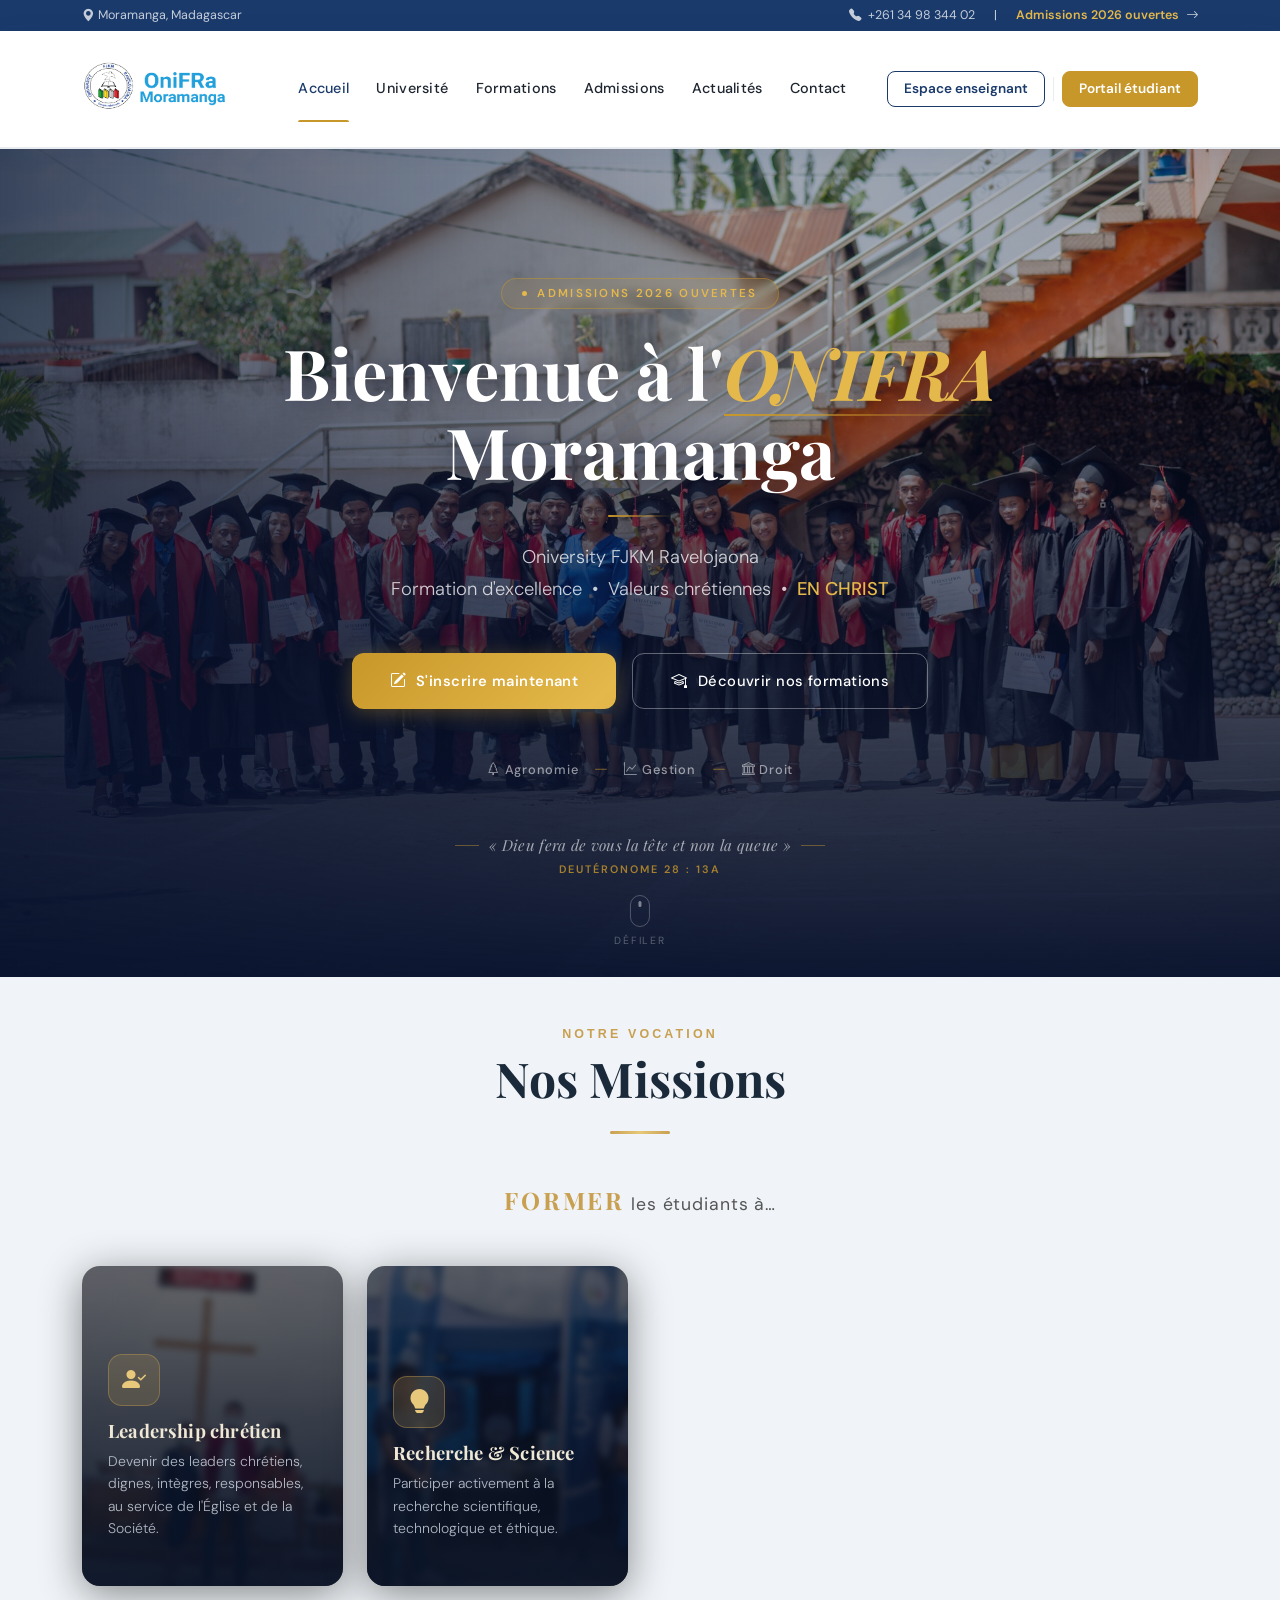
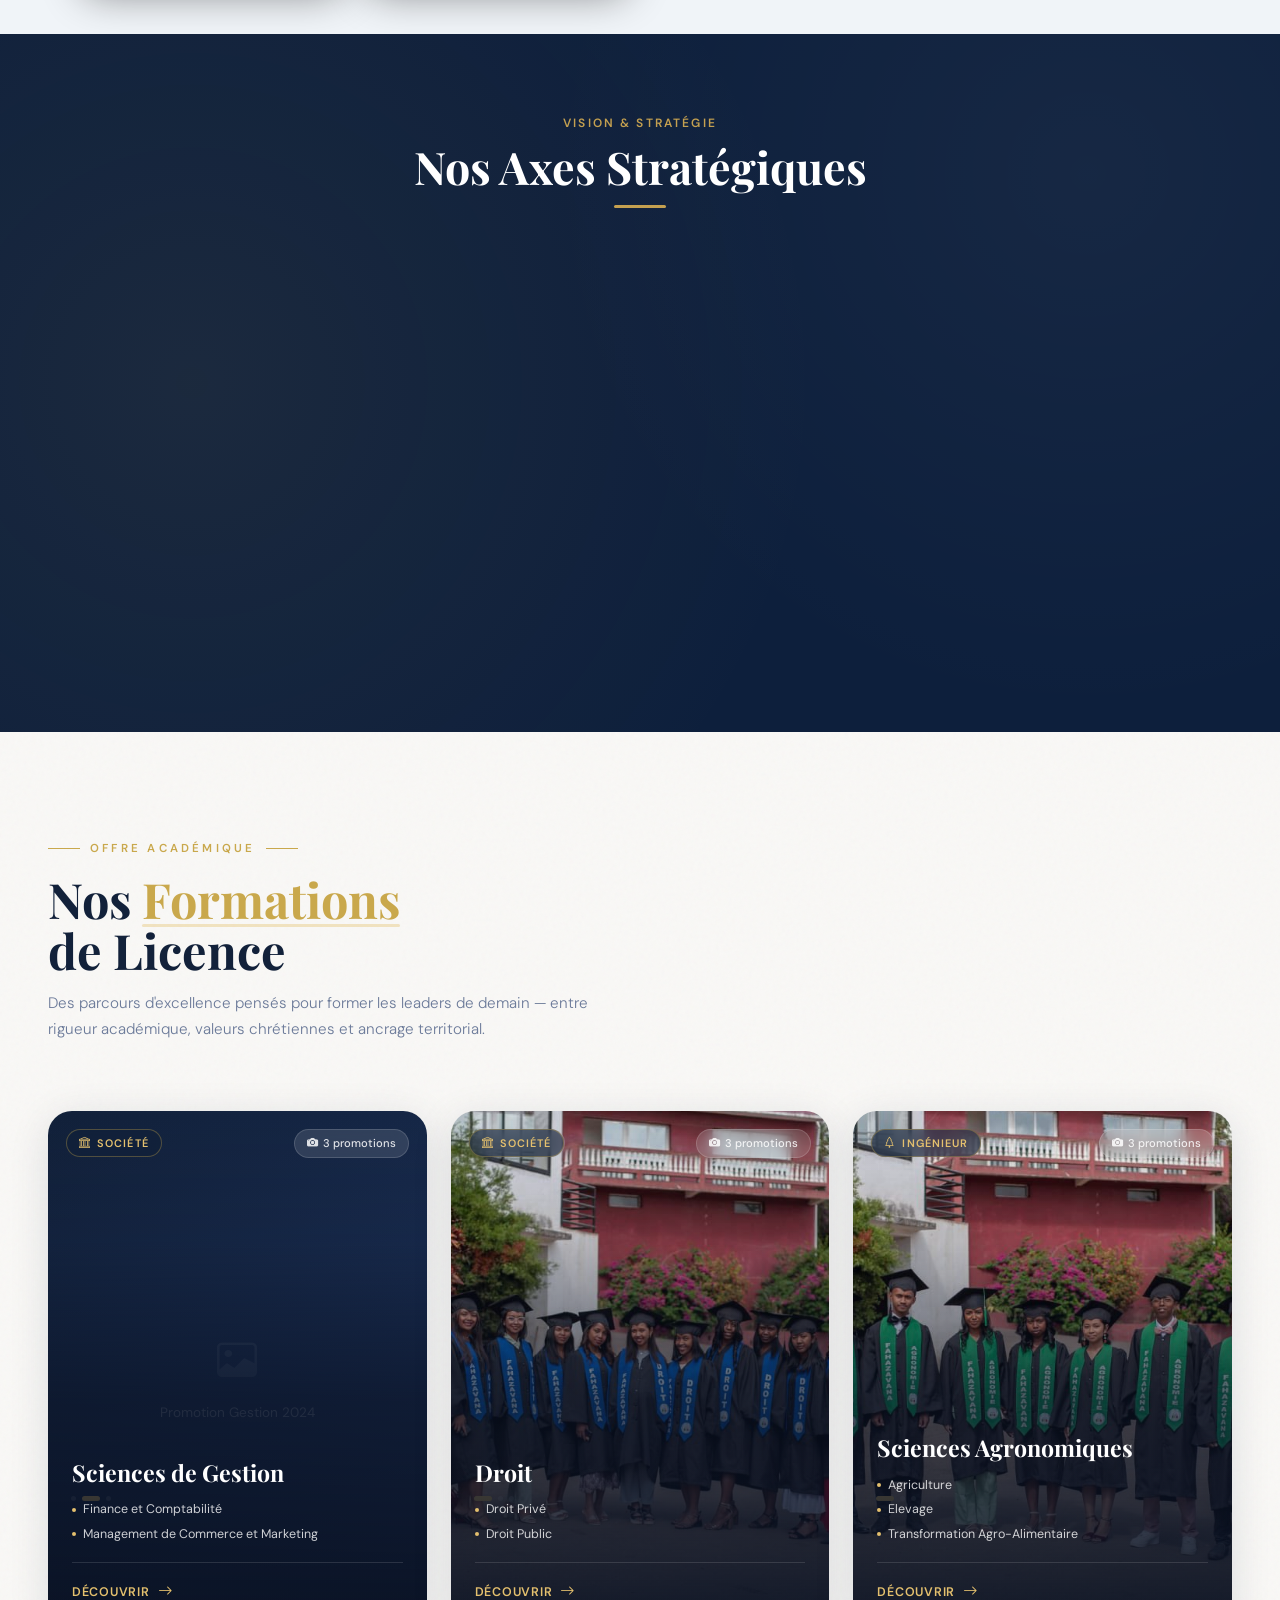
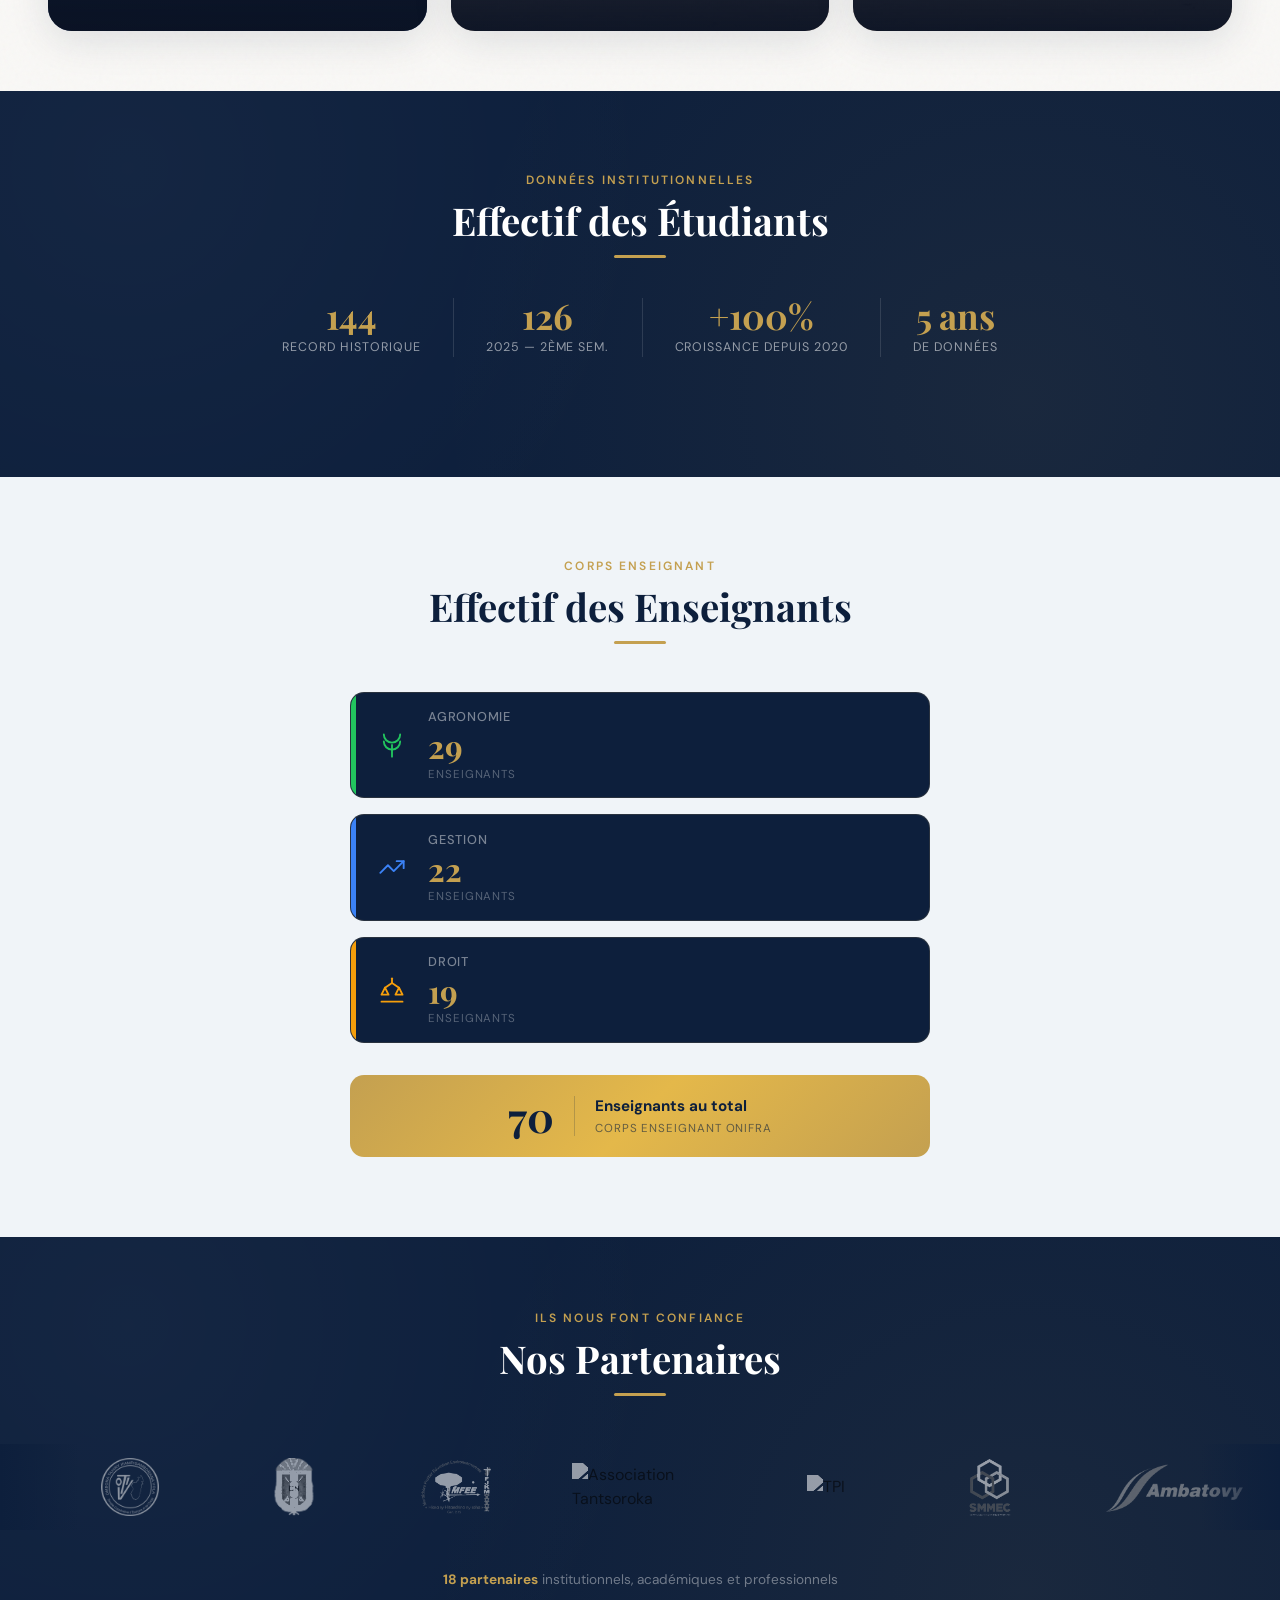
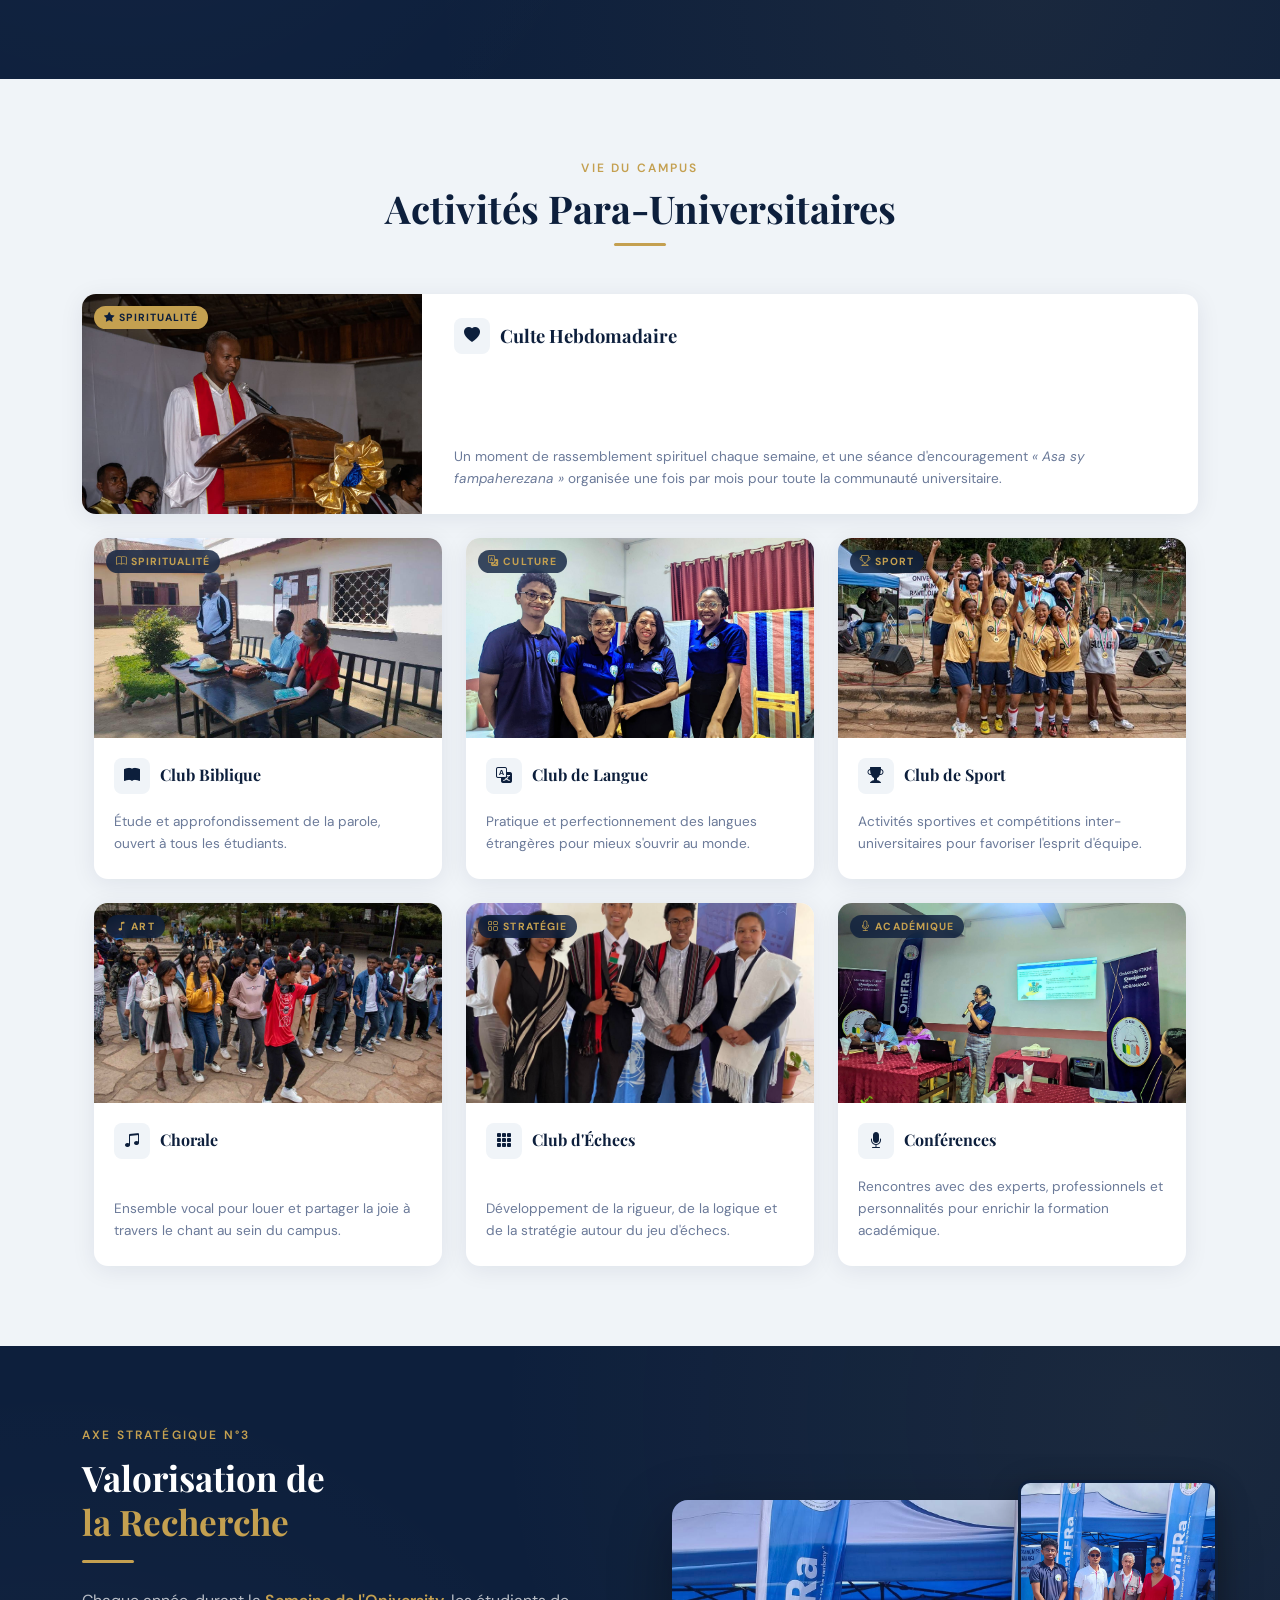
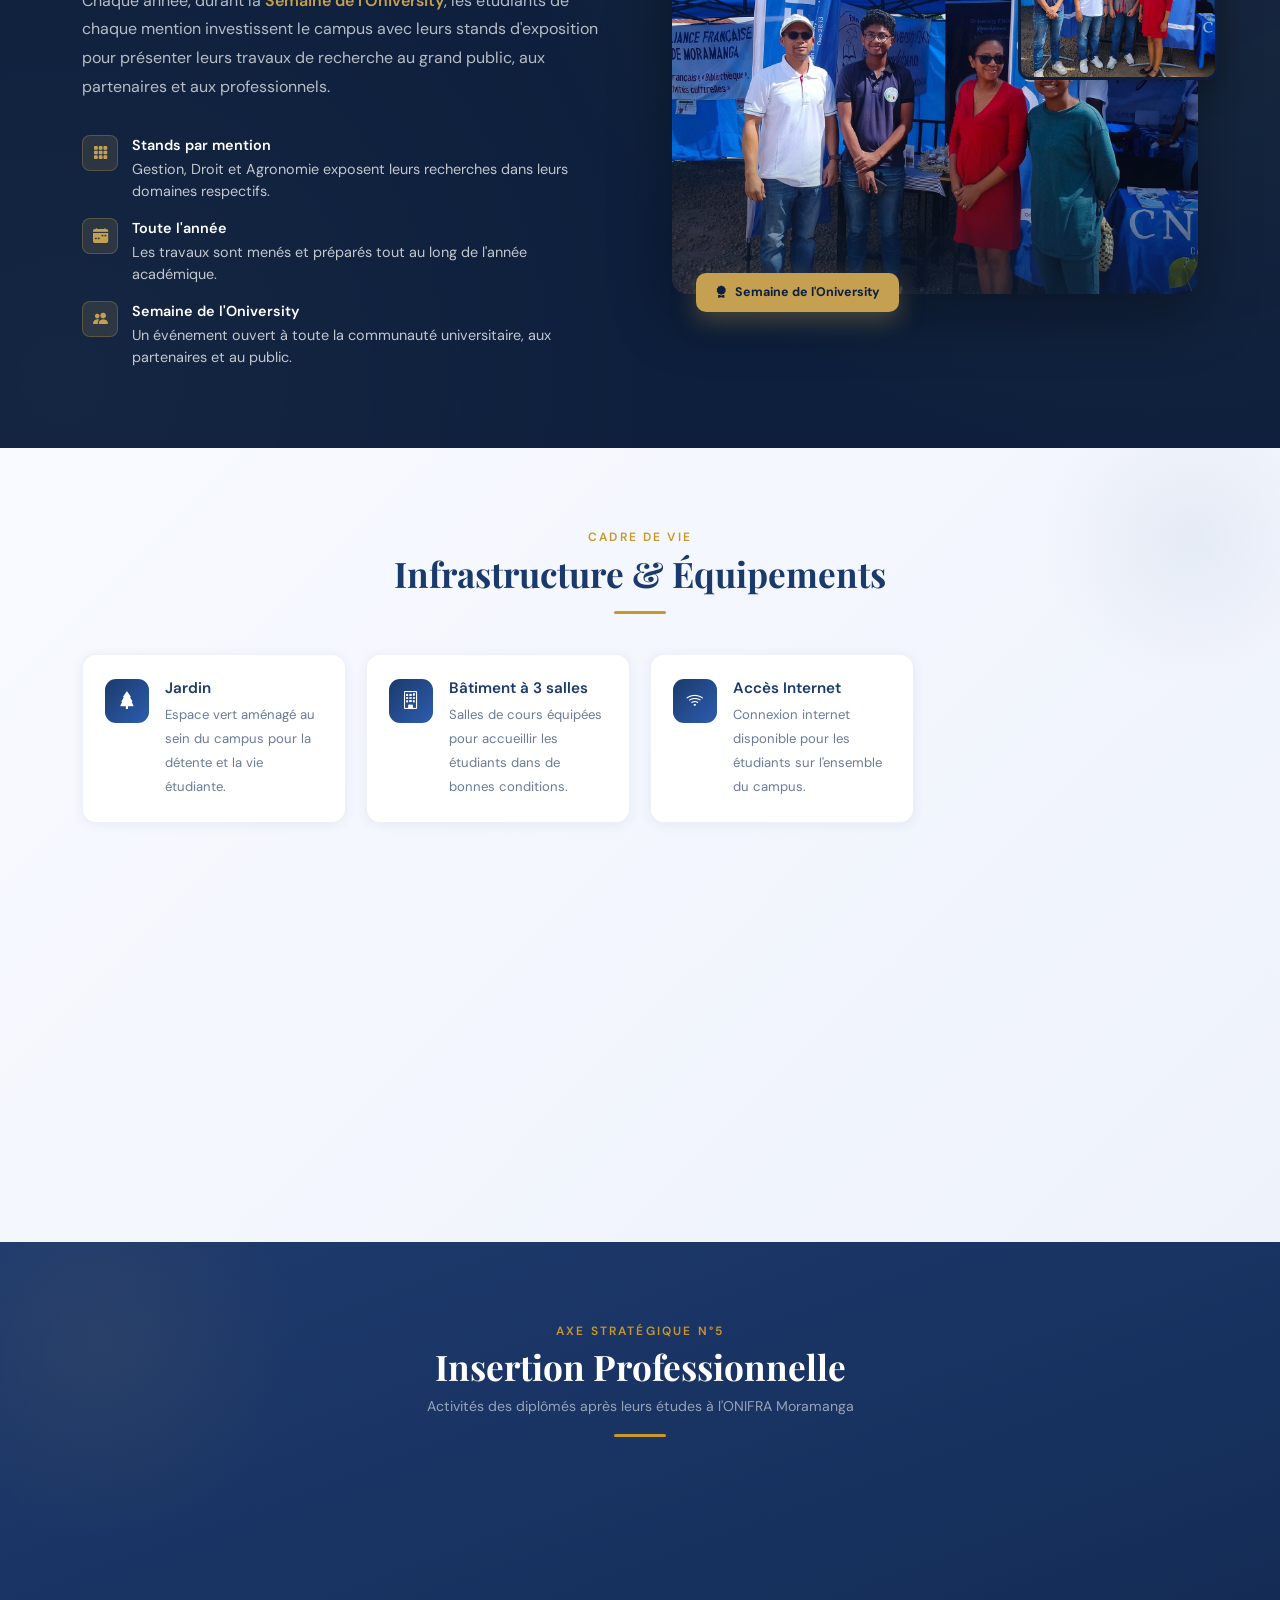
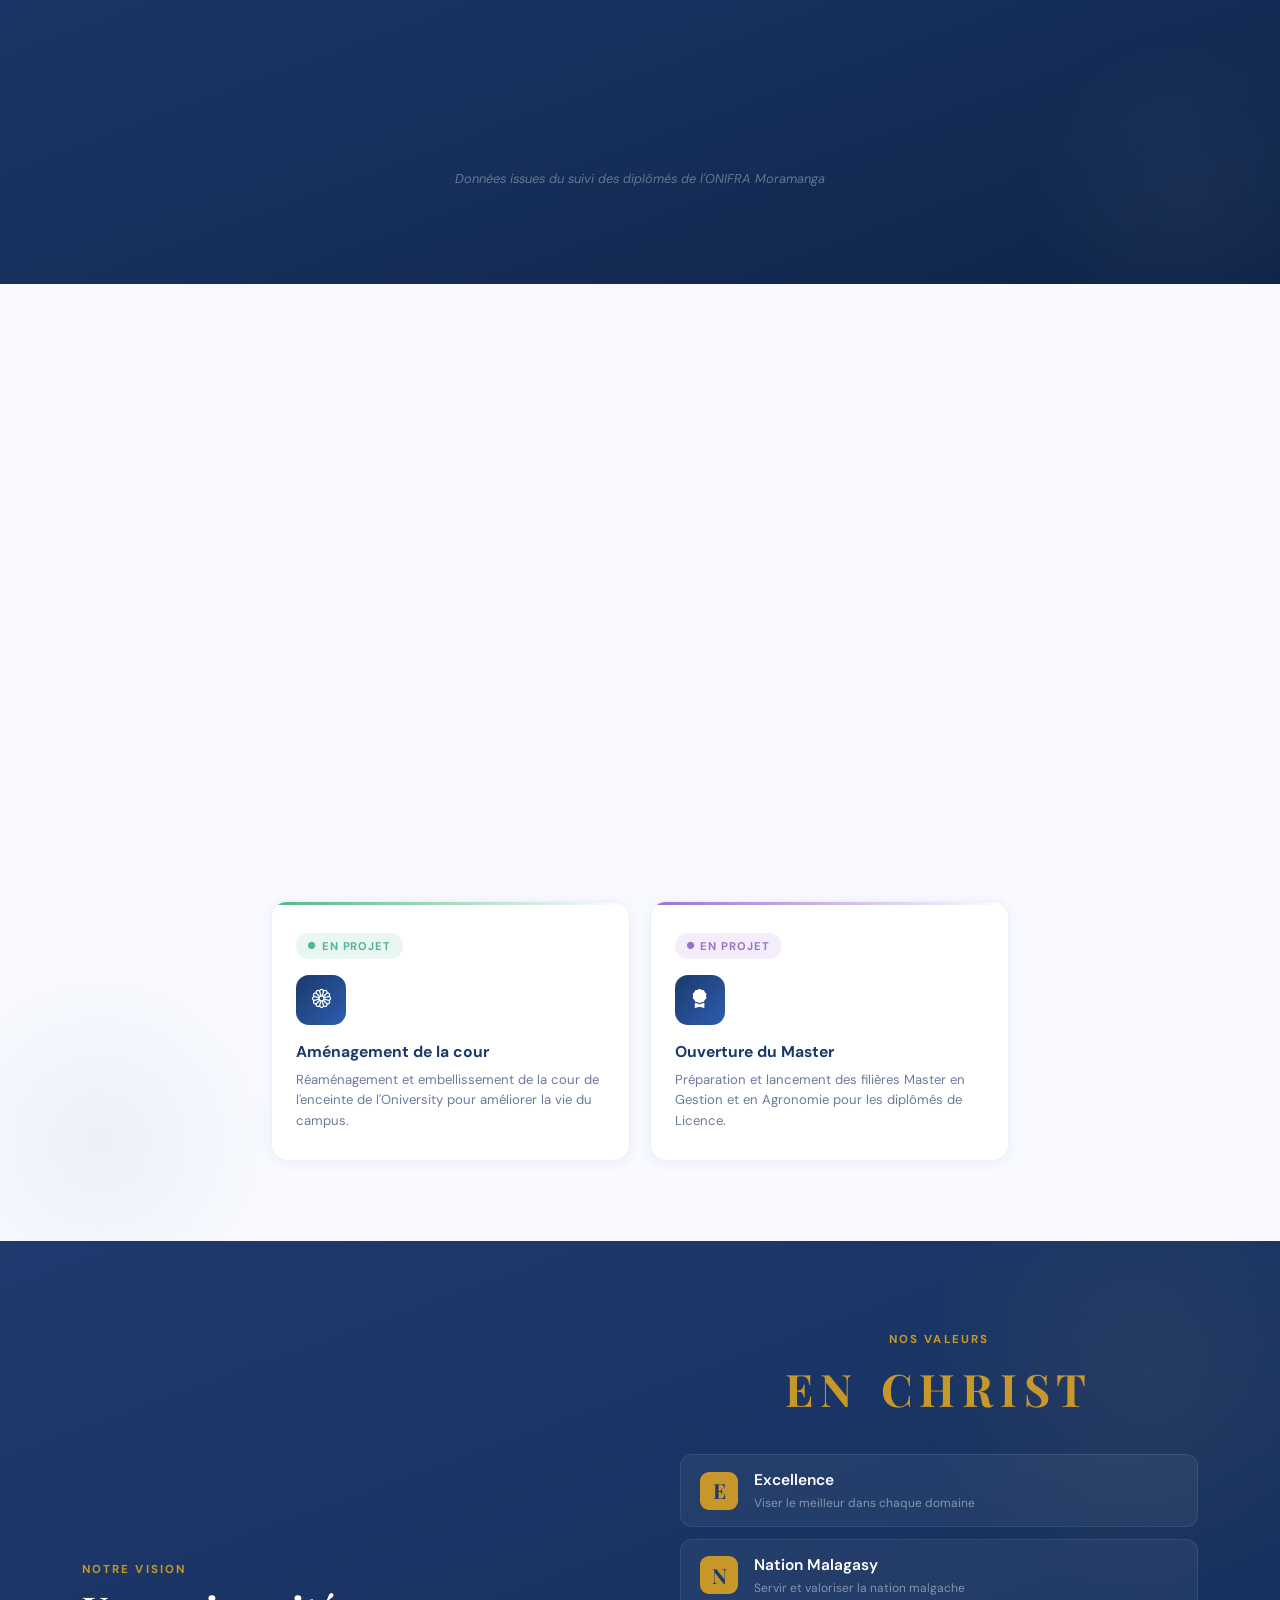
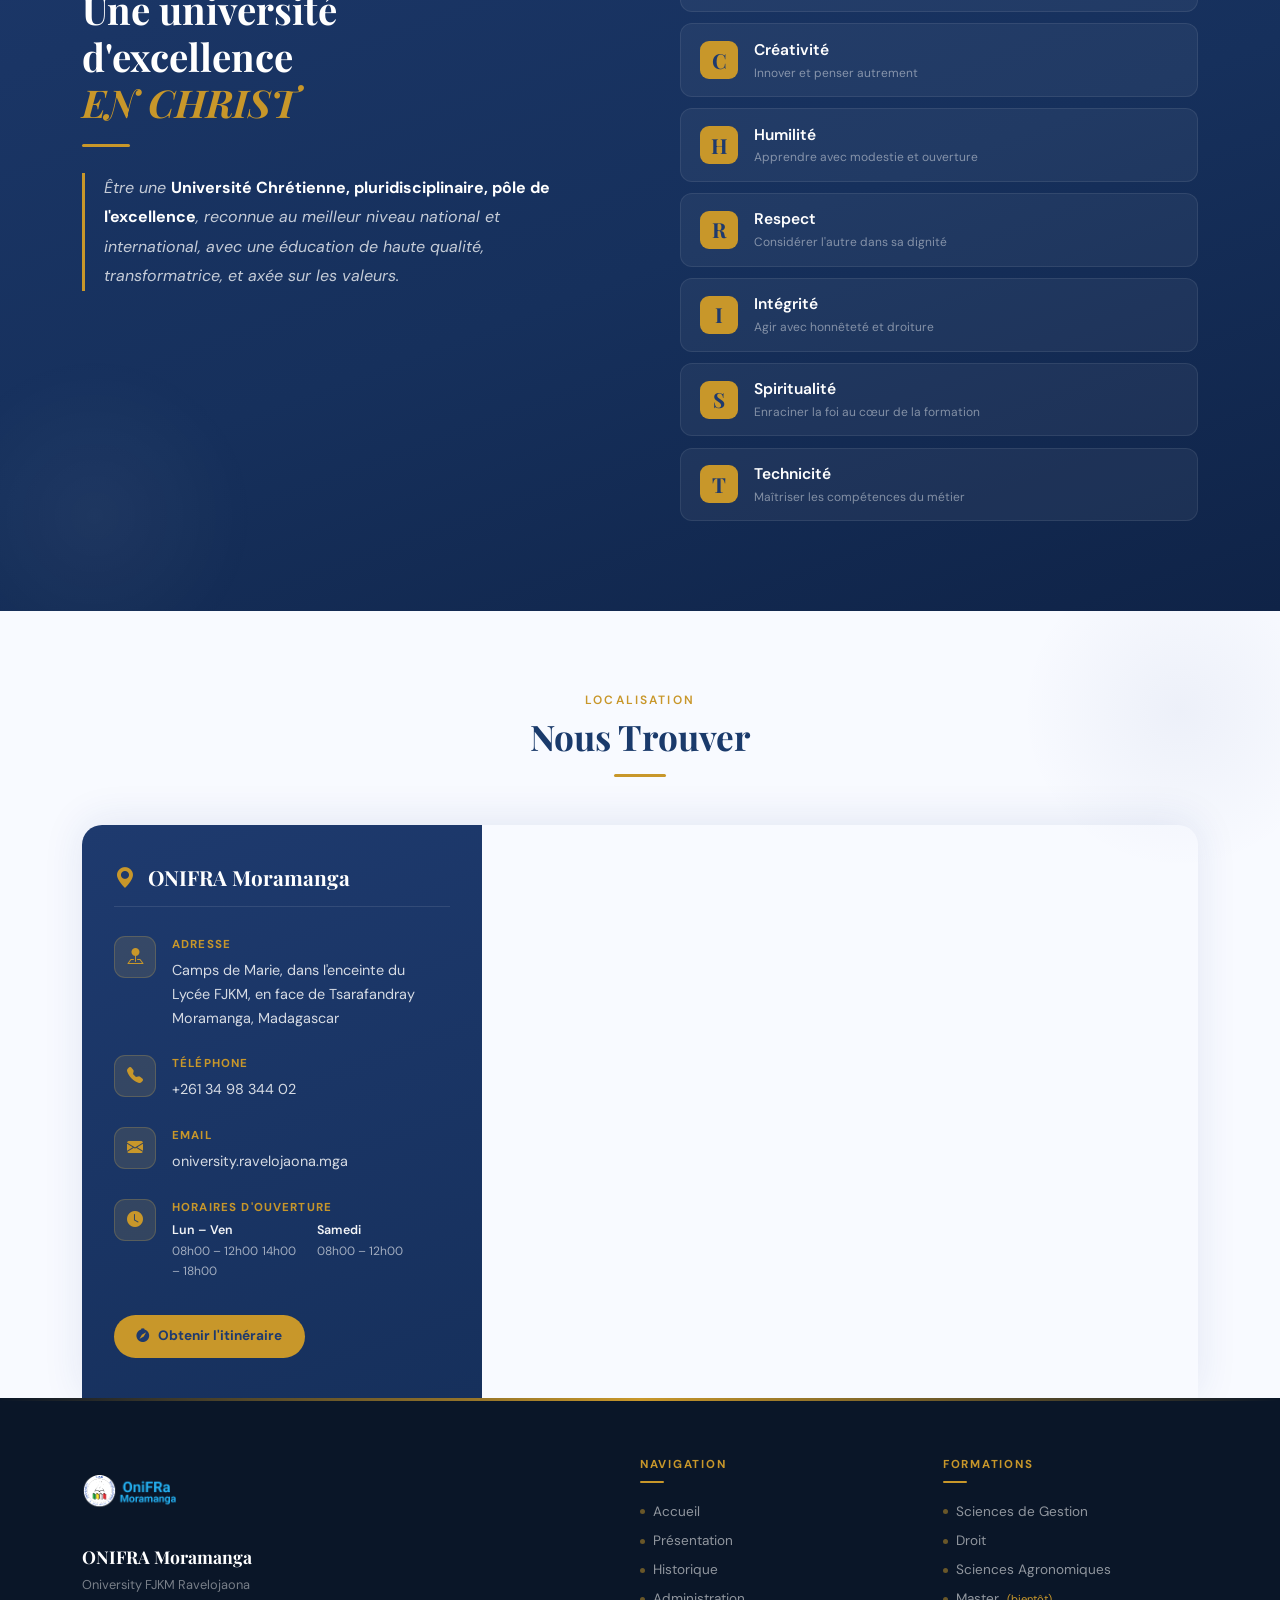
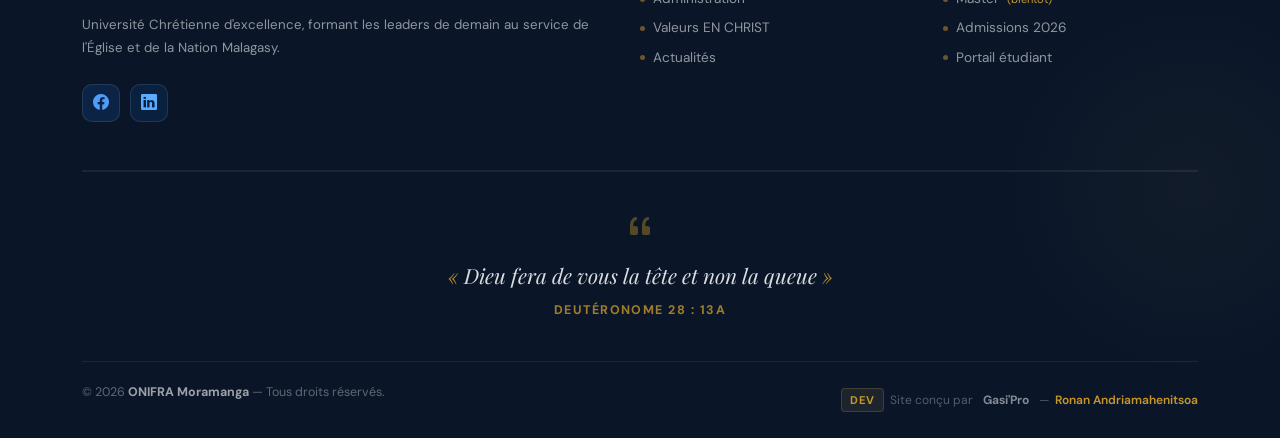
==== front-end/index.html @ 4e3cf519 "refactor: deplacement fichiers dans front-end/" ====
<!DOCTYPE html>
<html>
<head lang="fr">
	<meta charset="utf-8">
	<meta name="viewport" content="width=device-width, initial-scale=1">
	<title>ONIFRA - Moramanga</title>

	<link href="https://cdn.jsdelivr.net/npm/bootstrap@5.3.2/dist/css/bootstrap.min.css" rel="stylesheet">
	<link rel="stylesheet" href="https://cdn.jsdelivr.net/npm/bootstrap-icons@1.11.0/font/bootstrap-icons.css">
	<link rel="stylesheet" href="assets/css/style.css">
  <link rel="stylesheet" href="assets/css/style2.css">
  <link rel="stylesheet" href="assets/css/style3.css">  
  <link href="https://fonts.googleapis.com/css2?family=Playfair+Display:wght@600;700&family=DM+Sans:wght@400;500;600&display=swap" rel="stylesheet">
  <link rel="preload" as="image" href="assets/img/campus.jpg" fetchpriority="high">
  <style>
    /* PRELOAD */
    #preloader {
      position: fixed;
      top: 0; left: 0;
      width: 100vw;
      height: 100vh;
      background: rgba(255, 255, 255, 0.92);
      backdrop-filter: blur(8px);
      display: flex;
      align-items: center;
      justify-content: center;
      z-index: 9999;
      visibility: visible;
      opacity: 1;
      transition: opacity 1.2s ease, visibility 1.2s ease; 
      pointer-events: none;
    }

    #preloader.loaded {
      opacity: 0;
      visibility: hidden;
    }

    .logo-only {
      width: 250px;          
      height: auto;
      animation: float 2.5s ease-in-out infinite;
    }

    @keyframes float {
      0%, 100% { transform: translateY(0); }
      50% { transform: translateY(-18px); }
    }
  </style>
  <link rel="preload" as="image" href="assets/img/promotion/gestion-bz.jpg" fetchpriority="high">
  <link rel="preload" as="image" href="assets/img/promotion/droit-bz.jpg" fetchpriority="high">
  <link rel="preload" as="image" href="assets/img/promotion/agro-bz.jpg" fetchpriority="high">
</head>
<body style="background:#f0f4f8; min-height:100vh;  margin:0;">

  <!-- PRELOADER -->
  <div id="preloader">
    <img src="assets/img/logo/logo.webp" alt="Logo-oniFRa" class="logo-only">
  </div>

  <!-- TOPBAR -->
  <div class="topbar d-none d-lg-block">
    <div class="container d-flex justify-content-between align-items-center">
      <span><i class="bi bi-geo-alt-fill me-1"></i>Moramanga, Madagascar</span>
      <span>
        <i class="bi bi-telephone-fill me-1"></i>
        <a href="tel:+261349834402">+261 34 98 344 02</a>
        <span class="mx-3">|</span>
        <span class="accent">Admissions 2026 ouvertes</span>
        <i class="bi bi-arrow-right ms-1"></i>
      </span>
    </div>
  </div>

<!-- NAVBAR -->
<nav class="navbar navbar-expand-lg" id="mainNav">
  <div class="container">

    <!-- Logo -->
    <a class="navbar-brand d-flex align-items-center gap-2 fw-bold" href="#">
      <img src="assets/img/logo/logo.webp" alt="Logo ONIFRA" width="160" height="100" fetchpriority="high" loading="eager" decoding="async">

      <!-- Fallback -->
      <span style="display:none; align-items:center; gap:8px; font-family:'Playfair Display',serif; color:var(--primary); font-size:1.15rem; line-height:1.2;">
        <span style="background:var(--primary); color:#fff; border-radius:8px; padding:6px 10px; font-size:1rem; font-family:'Playfair Display',serif;">ON</span>
        ONIFRA<br><small style="font-family:'DM Sans',sans-serif; font-size:0.7rem; color:var(--muted); font-weight:400;">Moramanga</small>
      </span>
    </a>

    <!-- Toggler -->
    <button class="navbar-toggler" type="button"
    data-bs-toggle="collapse" data-bs-target="#mainNavbar"
    aria-controls="mainNavbar" aria-expanded="false" aria-label="Menu">
    <i class="bi bi-list fs-5" style="color:var(--primary);"></i>
  </button>

  <!-- Menu -->
  <div class="collapse navbar-collapse" id="mainNavbar">
    <ul class="navbar-nav mx-auto mb-2 mb-lg-0">

      <li class="nav-item">
        <a class="nav-link active" href="#">Accueil</a>
      </li>

      <!-- Université -->
      <li class="nav-item dropdown">
        <a class="nav-link dropdown-toggle" href="#" role="button" data-bs-toggle="dropdown" aria-expanded="false">
          Université
        </a>
        <ul class="dropdown-menu">
          <li><a class="dropdown-item" href="#"><i class="bi bi-info-circle"></i>Présentation</a></li>
          <li><a class="dropdown-item" href="#"><i class="bi bi-clock-history"></i>Historique</a></li>
          <li><a class="dropdown-item" href="#"><i class="bi bi-people"></i>Administration</a></li>
          <li><a class="dropdown-item" href="#"><i class="bi bi-star"></i>Valeurs EN CHRIST</a></li>
        </ul>
      </li>

      <!-- Formations -->
      <li class="nav-item dropdown">
        <a class="nav-link dropdown-toggle" href="#" role="button" data-bs-toggle="dropdown" aria-expanded="false">
          Formations
        </a>
        <ul class="dropdown-menu">
          <li><a class="dropdown-item" href="#"><i class="bi bi-mortarboard"></i>Licence</a></li>
          <li><a class="dropdown-item" href="#"><i class="bi bi-award"></i>Master</a></li>
          <li><a class="dropdown-item" href="#"><i class="bi bi-briefcase"></i>Formations professionnelles</a></li>
        </ul>
      </li>

      <li class="nav-item">
        <a class="nav-link" href="#">Admissions</a>
      </li>
      <li class="nav-item">
        <a class="nav-link" href="#">Actualités</a>
      </li>
      <li class="nav-item">
        <a class="nav-link" href="#">Contact</a>
      </li>
    </ul>

    <!-- Boutons -->
    <div class="d-flex align-items-center gap-2">
      <a href="#" class="btn-nav-outline">Espace enseignant</a>
      <div class="nav-divider d-none d-lg-block"></div>
      <a href="login.html" class="btn-nav-primary">Portail étudiant</a>
    </div>
  </div>

</div>
</nav>


<!-- HERO -->
<header class="hero">
  <img
  class="hero-bg"
  src="assets/img/campus.jpg"
  alt="Campus ONIFRA Moramanga"
  width="1920" height="1080"
  fetchpriority="high"
  loading="eager"
  decoding="async"
  >

  <div class="hero-inner">
    <div class="container text-center">

      <!-- Badge -->
      <div class="mb-4">
        <span class="hero-badge">
          <span class="dot"></span>
          Admissions 2026 ouvertes
        </span>
      </div>

      <!-- Titre -->
      <h1 class="hero-title mb-4">
        Bienvenue à l'<span class="gold">ONIFRA</span><br>Moramanga
      </h1>

      <div class="hero-divider mb-4"></div>

      <!-- Sous-titre -->
      <p class="hero-sub mb-5">
        Oniversity FJKM Ravelojaona<br>
        Formation d'excellence &nbsp;•&nbsp; Valeurs chrétiennes &nbsp;•&nbsp; <em>EN CHRIST</em>
      </p>

      <!-- Boutons -->
      <div class="hero-btns d-flex justify-content-center gap-3 flex-wrap mb-5">
        <a href="#" class="btn-hero-gold">
          <i class="bi bi-pencil-square"></i>
          S'inscrire maintenant
        </a>
        <a href="#" class="btn-hero-ghost">
          <i class="bi bi-mortarboard"></i>
          Découvrir nos formations
        </a>
      </div>

      <!-- Tags -->
      <div class="hero-tags d-flex justify-content-center align-items-center gap-3 flex-wrap mb-5">
        <span class="hero-tag"><i class="bi bi-tree me-1"></i>Agronomie</span>
        <span class="hero-tag-sep">—</span>
        <span class="hero-tag"><i class="bi bi-graph-up me-1"></i>Gestion</span>
        <span class="hero-tag-sep">—</span>
        <span class="hero-tag"><i class="bi bi-bank me-1"></i>Droit</span>
      </div>

      <!-- Verset -->
      <div class="hero-verset">
        <div class="hero-verset-line">
          <span class="hero-verset-text">
            « Dieu fera de vous la tête et non la queue »
          </span>
        </div>
        <span class="hero-verset-ref">Deutéronome 28 : 13a</span>
      </div>

    </div>
  </div>

  <!-- Scroll hint -->
  <div class="scroll-hint">
    <div class="scroll-mouse"></div>
    <span>Défiler</span>
  </div>
</header>

<!-- MISSIONS -->
<section class="missions-section py-5">
  <div class="container">
    <div class="text-center mb-5 missions-header-anim">
      <span class="missions-label">Notre vocation</span>
      <h2 class="missions-title mt-2">Nos Missions</h2>
      <div class="missions-divider mx-auto mt-3"></div>
    </div>

    <div class="missions-lead missions-lead-anim text-center mb-5">
      <span class="missions-verb">FORMER</span> les étudiants à…
    </div>

    <div class="row g-4 justify-content-center">

      <!-- Card 1 -->
      <div class="col-md-6 col-lg-3 mission-card-wrap">
        <div class="mission-card h-100">
          <div class="mission-card-bg bg-leadership"></div>
          <div class="mission-card-veil"></div>
          <div class="mission-card-content">
            <div class="mission-icon-wrap">
              <i class="bi bi-person-check-fill"></i>
            </div>
            <h6 class="mission-card-title">Leadership chrétien</h6>
            <p class="mission-card-text">Devenir des leaders chrétiens, dignes, intègres, responsables, au service de l'Église et de la Société.</p>
          </div>
        </div>
      </div>

      <!-- Card 2 -->
      <div class="col-md-6 col-lg-3 mission-card-wrap">
        <div class="mission-card h-100">
          <div class="mission-card-bg bg-research"></div>
          <div class="mission-card-veil"></div>
          <div class="mission-card-content">
            <div class="mission-icon-wrap">
              <i class="bi bi-lightbulb-fill"></i>
            </div>
            <h6 class="mission-card-title">Recherche & Science</h6>
            <p class="mission-card-text">Participer activement à la recherche scientifique, technologique et éthique.</p>
          </div>
        </div>
      </div>

      <!-- Card 3 -->
      <div class="col-md-6 col-lg-3 mission-card-wrap">
        <div class="mission-card h-100">
          <div class="mission-card-bg bg-diffusion"></div>
          <div class="mission-card-veil"></div>
          <div class="mission-card-content">
            <div class="mission-icon-wrap">
              <i class="bi bi-broadcast-pin"></i>
            </div>
            <h6 class="mission-card-title">Diffusion des savoirs</h6>
            <p class="mission-card-text">Diffuser et valoriser les résultats de la recherche au service de l'Église et de la société.</p>
          </div>
        </div>
      </div>

      <!-- Card 4 -->
      <div class="col-md-6 col-lg-3 mission-card-wrap">
        <div class="mission-card h-100">
          <div class="mission-card-bg bg-innovation"></div>
          <div class="mission-card-veil"></div>
          <div class="mission-card-content">
            <div class="mission-icon-wrap">
              <i class="bi bi-globe-americas"></i>
            </div>
            <h6 class="mission-card-title">Innovation durable</h6>
            <p class="mission-card-text">Développer des innovations pour répondre aux défis sociétaux et au développement durable de Madagascar.</p>
          </div>
        </div>
      </div>

    </div>
  </div>
</section>


<section class="axes-section">
  <div class="container position-relative">

    <div class="axes-header-anim" style="text-align:center; width:100%; margin-bottom:1rem;">
      <span class="axes-label" style="display:block; text-align:center; width:100%;">Vision &amp; Stratégie</span>
      <h2 class="axes-title" style="text-align:center; width:100%;">Nos Axes Stratégiques</h2>
      <div class="axes-divider" style="margin:0.75rem auto 0;"></div>
    </div>

    <div class="axes-grid">

      <div class="axe-card">
        <span class="axe-num">1</span>
        <div>
          <i class="bi bi-heart-fill axe-icon"></i>
          <p class="axe-name">Spiritualité</p>
        </div>
      </div>

      <div class="axe-card">
        <span class="axe-num">2</span>
        <div>
          <i class="bi bi-mortarboard-fill axe-icon"></i>
          <p class="axe-name">Qualité et Efficacité de l'enseignement</p>
        </div>
      </div>

      <div class="axe-card">
        <span class="axe-num">3</span>
        <div>
          <i class="bi bi-lightbulb-fill axe-icon"></i>
          <p class="axe-name">Valorisation de la recherche</p>
        </div>
      </div>

      <div class="axe-card">
        <span class="axe-num">4</span>
        <div>
          <i class="bi bi-people-fill axe-icon"></i>
          <p class="axe-name">Vie de l'étudiant</p>
        </div>
      </div>

      <div class="axe-card">
        <span class="axe-num">5</span>
        <div>
          <i class="bi bi-briefcase-fill axe-icon"></i>
          <p class="axe-name">Insertion professionnelle</p>
        </div>
      </div>

      <div class="axe-card">
        <span class="axe-num">6</span>
        <div>
          <i class="bi bi-diagram-3-fill axe-icon"></i>
          <p class="axe-name">Partenariat</p>
        </div>
      </div>

      <!-- Axe 7 -->
      <div class="axe-card">
        <span class="axe-num">7</span>
        <div>
          <i class="bi bi-building-fill axe-icon"></i>
          <p class="axe-name">Viabilité institutionnelle</p>
        </div>
      </div>

    </div>
  </div>
</section>

<section class="licence-section">
  <div class="container-fluid px-4 px-lg-5">

    <!-- ── HEADER ── -->
    <div class="lic-section-header licence-header-anim">
      <div class="lic-header-left">
        <div class="lic-eyebrow">
          <span class="lic-eyebrow-line"></span>
          Offre académique
          <span class="lic-eyebrow-line"></span>
        </div>
        <h2 class="lic-section-title">
          Nos <span>Formations</span><br>de Licence
        </h2>
        <p class="lic-section-desc">
          Des parcours d'excellence pensés pour former les leaders de demain —
          entre rigueur académique, valeurs chrétiennes et ancrage territorial.
        </p>
      </div>
    </div>

    <!-- ── GRILLE 3 MENTIONS ── -->
    <div class="mentions-row">

      <!-- GESTION -->
      <div class="mention-hero">
        <div class="lic-hero-carousel carousel slide" id="c-gestion" data-bs-ride="carousel" data-bs-interval="4000">
          <div class="carousel-indicators">
            <button type="button" data-bs-target="#c-gestion" data-bs-slide-to="0" class="active"></button>
            <button type="button" data-bs-target="#c-gestion" data-bs-slide-to="1"></button>
            <button type="button" data-bs-target="#c-gestion" data-bs-slide-to="2"></button>
          </div>
          <div class="carousel-inner">
            <div class="carousel-item active">
              <div class="lic-hero-placeholder">
                <picture>
                  <source srcset="assets/img/promotion/gestion-bz.jpg" type="image/webp">
                    <img loading="eager" fetchpriority="high" src="assets/img/promotion/gestion-bz.jpg" alt="Gestion 2023">
                  </picture>
                  <i class="bi bi-image"></i><span>Promotion Gestion 2023</span>
                </div>
              </div>
              <div class="carousel-item">
                <div class="lic-hero-placeholder">
                  <picture>
                    <source srcset="assets/img/promotion/gestion-bz2.jpg" type="image/webp">
                      <img loading="lazy" decoding="async" src="assets/img/promotion/gestion-bz2.jpg" alt="Gestion 2024">
                    </picture>
                    <i class="bi bi-image"></i><span>Promotion Gestion 2024</span>
                  </div>
                </div>
                <div class="carousel-item">
                  <div class="lic-hero-placeholder">
                    <picture>
                      <source srcset="assets/img/promotion/gestion-bz.jpg" type="image/webp">
                        <img loading="lazy" decoding="async" src="assets/img/promotion/gestion-bz.jpg" alt="Gestion 2025">
                      </picture>
                      <i class="bi bi-image"></i><span>Promotion Gestion 2025</span>
                    </div>
                  </div>
                </div>
              </div>
              <div class="lic-hero-veil"></div>
              <div class="lic-hero-domaine-badge"><i class="bi bi-bank"></i> Société</div>
              <div class="lic-hero-promo-count"><i class="bi bi-camera-fill"></i> 3 promotions</div>
              <div class="lic-hero-content">
                <h3 class="lic-hero-mention-name">Sciences de Gestion</h3>
                <div class="parcours-pills">
                  <span class="parcours-pill">Finance et Comptabilité</span>
                  <span class="parcours-pill">Management de Commerce et Marketing</span>
                </div>
                <div class="lic-hero-divider"></div>
                <button class="lic-hero-cta">Découvrir <i class="bi bi-arrow-right"></i></button>
              </div>
            </div>

            <!-- DROIT -->
            <div class="mention-hero">
              <div class="lic-hero-carousel carousel slide" id="c-droit" data-bs-ride="carousel" data-bs-interval="4500">
                <div class="carousel-indicators">
                  <button type="button" data-bs-target="#c-droit" data-bs-slide-to="0" class="active"></button>
                  <button type="button" data-bs-target="#c-droit" data-bs-slide-to="1"></button>
                  <button type="button" data-bs-target="#c-droit" data-bs-slide-to="2"></button>
                </div>
                <div class="carousel-inner">
                  <div class="carousel-item active">
                    <div class="lic-hero-placeholder">
                      <picture>
                        <source srcset="assets/img/promotion/droit-bz.jpg" type="image/webp">
                          <img loading="eager" fetchpriority="high" src="assets/img/promotion/droit-bz.jpg" alt="Droit 2023">
                        </picture>
                        <i class="bi bi-image"></i><span>Promotion Droit 2023</span>
                      </div>
                    </div>
                    <div class="carousel-item">
                      <div class="lic-hero-placeholder">
                        <picture>
                          <source srcset="assets/img/promotion/droit-bz2.jpg" type="image/webp">
                            <img loading="lazy" decoding="async" src="assets/img/promotion/droit-bz2.jpg" alt="Droit 2024">
                          </picture>
                          <i class="bi bi-image"></i><span>Promotion Droit 2024</span>
                        </div>
                      </div>
                      <div class="carousel-item">
                        <div class="lic-hero-placeholder">
                          <picture>
                            <source srcset="assets/img/promotion/droit-bz.jpg" type="image/webp">
                              <img loading="lazy" decoding="async" src="assets/img/promotion/droit-bz.jpg" alt="Droit 2025">
                            </picture>
                            <i class="bi bi-image"></i><span>Promotion Droit 2025</span>
                          </div>
                        </div>
                      </div>
                    </div>
                    <div class="lic-hero-veil"></div>
                    <div class="lic-hero-domaine-badge"><i class="bi bi-bank"></i> Société</div>
                    <div class="lic-hero-promo-count"><i class="bi bi-camera-fill"></i> 3 promotions</div>
                    <div class="lic-hero-content">
                      <h3 class="lic-hero-mention-name">Droit</h3>
                      <div class="parcours-pills">
                        <span class="parcours-pill">Droit Privé</span>
                        <span class="parcours-pill">Droit Public</span>
                      </div>
                      <div class="lic-hero-divider"></div>
                      <button class="lic-hero-cta">Découvrir <i class="bi bi-arrow-right"></i></button>
                    </div>
                  </div>

                  <!-- AGRONOMIE -->
                  <div class="mention-hero">
                    <div class="lic-hero-carousel carousel slide" id="c-agro" data-bs-ride="carousel" data-bs-interval="4200">
                      <div class="carousel-indicators">
                        <button type="button" data-bs-target="#c-agro" data-bs-slide-to="0" class="active"></button>
                        <button type="button" data-bs-target="#c-agro" data-bs-slide-to="1"></button>
                        <button type="button" data-bs-target="#c-agro" data-bs-slide-to="2"></button>
                      </div>
                      <div class="carousel-inner">
                        <div class="carousel-item active">
                          <div class="lic-hero-placeholder">
                            <picture>
                              <source srcset="assets/img/promotion/agro-bz.jpg" type="image/webp">
                                <img loading="eager" fetchpriority="high" src="assets/img/promotion/agro-bz.jpg" alt="Agro 2023">
                              </picture>
                              <i class="bi bi-image"></i><span>Promotion Agro 2023</span>
                            </div>
                          </div>
                          <div class="carousel-item">
                            <div class="lic-hero-placeholder">
                              <picture>
                                <source srcset="assets/img/promotion/agro-bz.jpg" type="image/webp">
                                  <img loading="lazy" decoding="async" src="assets/img/promotion/agro-bz.jpg" alt="Agro 2024">
                                </picture>
                                <i class="bi bi-image"></i><span>Promotion Agro 2024</span>
                              </div>
                            </div>
                            <div class="carousel-item">
                              <div class="lic-hero-placeholder">
                                <picture>
                                  <source srcset="assets/img/promotion/agro-bz.jpg" type="image/webp">
                                    <img loading="lazy" decoding="async" src="assets/img/promotion/agro-bz.jpg" alt="Agro 2025">
                                  </picture>
                                  <i class="bi bi-image"></i><span>Promotion Agro 2025</span>
                                </div>
                              </div>
                            </div>
                          </div>
                          <div class="lic-hero-veil"></div>
                          <div class="lic-hero-domaine-badge"><i class="bi bi-tree"></i> Ingénieur</div>
                          <div class="lic-hero-promo-count"><i class="bi bi-camera-fill"></i> 3 promotions</div>
                          <div class="lic-hero-content">
                            <h3 class="lic-hero-mention-name">Sciences Agronomiques</h3>
                            <div class="parcours-pills">
                              <span class="parcours-pill">Agriculture</span>
                              <span class="parcours-pill">Elevage</span>
                              <span class="parcours-pill">Transformation Agro-Alimentaire</span>
                            </div>
                            <div class="lic-hero-divider"></div>
                            <button class="lic-hero-cta">Découvrir <i class="bi bi-arrow-right"></i></button>
                          </div>
                        </div>

                      </div>

                    </div>
                  </section>


                  <section class="effectif-section">
                    <div class="container position-relative">

                      <!-- En-tête -->
                      <span class="effectif-label">Données institutionnelles</span>
                      <h2 class="effectif-title">Effectif des Étudiants</h2>
                      <div class="effectif-divider"></div>

                      <!-- Chiffres clés -->
                      <div class="effectif-stats">
                        <div class="stat-item">
                          <div class="stat-num">144</div>
                          <div class="stat-label">Record historique</div>
                        </div>
                        <div class="stat-sep d-none d-sm-block"></div>
                        <div class="stat-item">
                          <div class="stat-num">126</div>
                          <div class="stat-label">2025 — 2ème Sem.</div>
                        </div>
                        <div class="stat-sep d-none d-sm-block"></div>
                        <div class="stat-item">
                          <div class="stat-num">+100%</div>
                          <div class="stat-label">Croissance depuis 2020</div>
                        </div>
                        <div class="stat-sep d-none d-sm-block"></div>
                        <div class="stat-item">
                          <div class="stat-num">5 ans</div>
                          <div class="stat-label">De données</div>
                        </div>
                      </div>

                    </div>
                  </section>

                  <section class="enseignants-section">
                    <div class="container">

                      <span class="enseignants-label">Corps enseignant</span>
                      <h2 class="enseignants-title">Effectif des Enseignants</h2>
                      <div class="enseignants-divider"></div>

                      <div class="ens-grid" id="ensGrid">

                        <!-- Agronomie -->
                        <div class="ens-card" style="transition-delay: 0ms;">
                          <div class="ens-card-accent" style="background:#22c55e;"></div>
                          <div class="ens-card-icon-wrap">
                            <svg viewBox="0 0 24 24" fill="none" stroke="#22c55e" stroke-width="1.6" stroke-linecap="round" stroke-linejoin="round">
                              <path d="M12 22V12"/>
                              <path d="M5 3a7 7 0 0 0 7 7 7 7 0 0 0 7-7"/>
                              <path d="M5 9a7 7 0 0 0 7 7 7 7 0 0 0 7-7"/>
                            </svg>
                          </div>
                          <div class="ens-card-body">
                            <div class="ens-card-mention">Agronomie</div>
                            <div class="ens-card-num">29</div>
                            <div class="ens-card-sub">enseignants</div>
                          </div>
                        </div>

                        <!-- Gestion -->
                        <div class="ens-card" style="transition-delay: 120ms;">
                          <div class="ens-card-accent" style="background:#3b82f6;"></div>
                          <div class="ens-card-icon-wrap">
                            <svg viewBox="0 0 24 24" fill="none" stroke="#3b82f6" stroke-width="1.6" stroke-linecap="round" stroke-linejoin="round">
                              <polyline points="22 7 13.5 15.5 8.5 10.5 2 17"/>
                              <polyline points="16 7 22 7 22 13"/>
                            </svg>
                          </div>
                          <div class="ens-card-body">
                            <div class="ens-card-mention">Gestion</div>
                            <div class="ens-card-num">22</div>
                            <div class="ens-card-sub">enseignants</div>
                          </div>
                        </div>

                        <!-- Droit -->
                        <div class="ens-card" style="transition-delay: 240ms;">
                          <div class="ens-card-accent" style="background:#f59e0b;"></div>
                          <div class="ens-card-icon-wrap">
                            <svg viewBox="0 0 24 24" fill="none" stroke="#f59e0b" stroke-width="1.6" stroke-linecap="round" stroke-linejoin="round">
                              <path d="M3 22h18"/>
                              <path d="M12 2v4"/>
                              <path d="M6 10l-3 6h6l-3-6z"/>
                              <path d="M18 10l-3 6h6l-3-6z"/>
                              <line x1="12" y1="6" x2="6" y2="10"/>
                              <line x1="12" y1="6" x2="18" y2="10"/>
                            </svg>
                          </div>
                          <div class="ens-card-body">
                            <div class="ens-card-mention">Droit</div>
                            <div class="ens-card-num">19</div>
                            <div class="ens-card-sub">enseignants</div>
                          </div>
                        </div>

                      </div>

                      <!-- Total -->
                      <div class="ens-total" id="ensTotal">
                        <div class="ens-total-num">70</div>
                        <div class="ens-total-sep"></div>
                        <div class="ens-total-text">
                          <span>Enseignants au total</span>
                          <span>Corps enseignant ONIFRA</span>
                        </div>
                      </div>

                    </div>
                  </section>

                  <section class="partners-section">
                    <div class="container">
                      <span class="partners-label">Ils nous font confiance</span>
                      <h2 class="partners-title">Nos Partenaires</h2>
                      <div class="partners-divider"></div>
                    </div>

                    <div class="partners-fade-wrap">
                      <div class="partners-scroll-wrap" id="partnersScroll">
                        <div class="partners-track" id="partnersTrack">

                          <div class="partner-logo" title="OTIV"><img src="assets/img/partenaires/otiv.png" alt="Otiv"></div>
                          <div class="partner-logo" title="Ecole Supérieur de la Gendarmerie National"><img src="assets/img/partenaires/esgn.png" alt="Esgn"></div>
                          <div class="partner-logo" title="MFEE"><img src="assets/img/partenaires/mfee.png" alt="Mfee"></div>
                          <div class="partner-logo" title="Association Tantsoroka"><img src="assets/img/partenaires/#" alt="Association Tantsoroka"></div>
                          <div class="partner-logo" title="TPI"><img src="assets/img/partenaires/#" alt="TPI"></div>
                          <div class="partner-logo" title="SMMEC"><img src="assets/img/partenaires/smmec.png" alt="Smmec"></div>
                          <div class="partner-logo" title="Ambatovy"><img src="assets/img/partenaires/ambatovy.png" alt="Ambatovy"></div>
                          <div class="partner-logo" title="SIPEM"><img src="assets/img/partenaires/sipem.png" alt="Sipem"></div>
                          <div class="partner-logo" title="Alliance Française"><img src="assets/img/partenaires/alliance.png" alt="Alliance Française"></div>
                          <div class="partner-logo" title="BNI Madagascar"><img src="assets/img/partenaires/bni.png" alt="BNI Madagascar"></div>
                          <div class="partner-logo" title="Madagascar National Parc"><img src="assets/img/partenaires/mnp.png" alt="Madagascar National Parc"></div>
                          <div class="partner-logo" title="Assurance Ny Havana"><img src="assets/img/partenaires/nyhavana.png" alt="Ny Havana"></div>
                          <div class="partner-logo" title="Madagascar Chimie Industrie"><img src="assets/img/partenaires/mci.png" alt="Madagascar Chimie Industrie"></div>
                          <div class="partner-logo" title="Assurance Aro"><img src="assets/img/partenaires/aro.png" alt="Assurance Aro"></div>
                          <div class="partner-logo" title="Fanalamanga S.A"><img src="assets/img/partenaires/fanalamanga.png" alt="Fanalamanga S.A"></div>
                          <div class="partner-logo" title="SAF FJKM"><img src="assets/img/partenaires/saffjkm.png" alt="SAF Fjkm"></div>
                          <div class="partner-logo" title="Campus pour Christ"><img src="assets/img/partenaires/#" alt="Campus pour Christ"></div>
                          <div class="partner-logo" title="LLB"><img src="assets/img/partenaires/llb.png" alt="LLB"></div>


                          <div class="partner-logo" title="OTIV"><img src="assets/img/partenaires/otiv.png" alt="Otiv"></div>
                          <div class="partner-logo" title="Ecole Supérieur de la Gendarmerie National"><img src="assets/img/partenaires/esgn.png" alt="Esgn"></div>
                          <div class="partner-logo" title="MFEE"><img src="assets/img/partenaires/mfee.png" alt="Mfee"></div>
                          <div class="partner-logo" title="Association Tantsoroka"><img src="assets/img/partenaires/#" alt="Association Tantsoroka"></div>
                          <div class="partner-logo" title="TPI"><img src="assets/img/partenaires/#" alt="TPI"></div>
                          <div class="partner-logo" title="SMMEC"><img src="assets/img/partenaires/smmec.png" alt="Smmec"></div>
                          <div class="partner-logo" title="Ambatovy"><img src="assets/img/partenaires/ambatovy.png" alt="Ambatovy"></div>
                          <div class="partner-logo" title="SIPEM"><img src="assets/img/partenaires/sipem.png" alt="Sipem"></div>
                          <div class="partner-logo" title="Alliance Française"><img src="assets/img/partenaires/alliance.png" alt="Alliance Française"></div>
                          <div class="partner-logo" title="BNI Madagascar"><img src="assets/img/partenaires/bni.png" alt="BNI Madagascar"></div>
                          <div class="partner-logo" title="Madagascar National Parc"><img src="assets/img/partenaires/mnp.png" alt="Madagascar National Parc"></div>
                          <div class="partner-logo" title="Assurance Ny Havana"><img src="assets/img/partenaires/nyhavana.png" alt="Ny Havana"></div>
                          <div class="partner-logo" title="Madagascar Chimie Industrie"><img src="assets/img/partenaires/mci.png" alt="Madagascar Chimie Industrie"></div>        
                          <div class="partner-logo" title="Assurance Aro"><img src="assets/img/partenaires/aro.png" alt="Assurance Aro"></div> 
                          <div class="partner-logo" title="Fanalamanga S.A"><img src="assets/img/partenaires/fanalamanga.png" alt="Fanalamanga S.A"></div>
                          <div class="partner-logo" title="SAF FJKM"><img src="assets/img/partenaires/saffjkm.png" alt="SAF Fjkm"></div>
                          <div class="partner-logo" title="Campus pour Christ"><img src="assets/img/partenaires/#" alt="Campus pour Christ"></div>
                          <div class="partner-logo" title="LLB"><img src="assets/img/partenaires/llb.png" alt="LLB"></div>


                        </div>
                      </div>
                    </div>

                    <div class="container">
                      <p class="partners-count"><strong>18 partenaires</strong> institutionnels, académiques et professionnels</p>
                    </div>
                  </section>


                  <section class="activites-section">
                    <div class="container">
                      <span class="activites-label">Vie du campus</span>
                      <h2 class="activites-title">Activités Para-Universitaires</h2>
                      <div class="activites-divider"></div>

                      <div class="activites-grid">

                        <div class="acti-card featured">
                          <div class="acti-img-wrap">
                            <span class="acti-badge"><i class="bi bi-star-fill me-1"></i>Spiritualité</span>
                            <img src="assets/img/para-univesitaires/culte.jpg" alt="Culte hebdomadaire">
                          </div>
                          <div class="acti-body">
                            <div class="acti-icon-row">
                              <div class="acti-icon"><i class="bi bi-heart-fill"></i></div>
                              <h5 class="acti-name">Culte Hebdomadaire</h5>
                            </div>
                            <p class="acti-desc">Un moment de rassemblement spirituel chaque semaine, et une séance d'encouragement <em>« Asa sy fampaherezana »</em> organisée une fois par mois pour toute la communauté universitaire.</p>
                          </div>
                        </div>

                        <!-- ── Club Biblique ── -->
                        <div class="acti-card">
                          <div class="acti-img-wrap">
                            <span class="acti-badge"><i class="bi bi-book me-1"></i>Spiritualité</span>
                            <img src="assets/img/para-univesitaires/club-biblique.jpg" alt="Club Biblique">
                          </div>
                          <div class="acti-body">
                            <div class="acti-icon-row">
                              <div class="acti-icon"><i class="bi bi-book-fill"></i></div>
                              <h5 class="acti-name">Club Biblique</h5>
                            </div>
                            <p class="acti-desc">Étude et approfondissement de la parole, ouvert à tous les étudiants.</p>
                          </div>
                        </div>

                        <!-- ── Club de Langue ── -->
                        <div class="acti-card">
                          <div class="acti-img-wrap">
                            <span class="acti-badge"><i class="bi bi-translate me-1"></i>Culture</span>
                            <img src="assets/img/para-univesitaires/club-langue.jpg" alt="Club de Langue">
                          </div>
                          <div class="acti-body">
                            <div class="acti-icon-row">
                              <div class="acti-icon"><i class="bi bi-translate"></i></div>
                              <h5 class="acti-name">Club de Langue</h5>
                            </div>
                            <p class="acti-desc">Pratique et perfectionnement des langues étrangères pour mieux s'ouvrir au monde.</p>
                          </div>
                        </div>

                        <!-- ── Club de Sport ── -->
                        <div class="acti-card">
                          <div class="acti-img-wrap">
                            <span class="acti-badge"><i class="bi bi-trophy me-1"></i>Sport</span>
                            <img src="assets/img/para-univesitaires/club-sport.jpg" alt="Club de Sport">
                          </div>
                          <div class="acti-body">
                            <div class="acti-icon-row">
                              <div class="acti-icon"><i class="bi bi-trophy-fill"></i></div>
                              <h5 class="acti-name">Club de Sport</h5>
                            </div>
                            <p class="acti-desc">Activités sportives et compétitions inter-universitaires pour favoriser l'esprit d'équipe.</p>
                          </div>
                        </div>

                        <!-- ── Chorale ── -->
                        <div class="acti-card">
                          <div class="acti-img-wrap">
                            <span class="acti-badge"><i class="bi bi-music-note me-1"></i>Art</span>
                            <img src="assets/img/para-univesitaires/chorale.jpg" alt="Chorale">
                          </div>
                          <div class="acti-body">
                            <div class="acti-icon-row">
                              <div class="acti-icon"><i class="bi bi-music-note-beamed"></i></div>
                              <h5 class="acti-name">Chorale</h5>
                            </div>
                            <p class="acti-desc">Ensemble vocal pour louer et partager la joie à travers le chant au sein du campus.</p>
                          </div>
                        </div>

                        <!-- ── Club d'Échecs ── -->
                        <div class="acti-card">
                          <div class="acti-img-wrap">
                            <span class="acti-badge"><i class="bi bi-grid me-1"></i>Stratégie</span>
                            <img src="assets/img/para-univesitaires/club-echec.jpg" alt="Club d'Échecs">
                          </div>
                          <div class="acti-body">
                            <div class="acti-icon-row">
                              <div class="acti-icon"><i class="bi bi-grid-3x3-gap-fill"></i></div>
                              <h5 class="acti-name">Club d'Échecs</h5>
                            </div>
                            <p class="acti-desc">Développement de la rigueur, de la logique et de la stratégie autour du jeu d'échecs.</p>
                          </div>
                        </div>

                        <!-- ── Conférences ── -->
                        <div class="acti-card">
                          <div class="acti-img-wrap">
                            <span class="acti-badge"><i class="bi bi-mic me-1"></i>Académique</span>
                            <img src="assets/img/para-univesitaires/conference.jpg" alt="Conférences">
                          </div>
                          <div class="acti-body">
                            <div class="acti-icon-row">
                              <div class="acti-icon"><i class="bi bi-mic-fill"></i></div>
                              <h5 class="acti-name">Conférences</h5>
                            </div>
                            <p class="acti-desc">Rencontres avec des experts, professionnels et personnalités pour enrichir la formation académique.</p>
                          </div>
                        </div>

                      </div>
                    </div>
                  </section>

                  <section class="recherche-section">
                    <div class="container">
                      <div class="recherche-inner">

                        <!-- ── Texte ── -->
                        <div class="recherche-text">
                          <span class="recherche-label">Axe stratégique n°3</span>
                          <h2 class="recherche-title">Valorisation de<br><span>la Recherche</span></h2>
                          <div class="recherche-divider"></div>

                          <p class="recherche-desc">
                            Chaque année, durant la <em>Semaine de l'Oniversity</em>, les étudiants de chaque mention investissent le campus avec leurs stands d'exposition pour présenter leurs travaux de recherche au grand public, aux partenaires et aux professionnels.
                          </p>

                          <div class="recherche-points">

                            <div class="recherche-point">
                              <div class="recherche-point-icon"><i class="bi bi-grid-3x3-gap-fill"></i></div>
                              <div class="recherche-point-text">
                                <strong>Stands par mention</strong>
                                Gestion, Droit et Agronomie exposent leurs recherches dans leurs domaines respectifs.
                              </div>
                            </div>

                            <div class="recherche-point">
                              <div class="recherche-point-icon"><i class="bi bi-calendar-week-fill"></i></div>
                              <div class="recherche-point-text">
                                <strong>Toute l'année</strong>
                                Les travaux sont menés et préparés tout au long de l'année académique.
                              </div>
                            </div>

                            <div class="recherche-point">
                              <div class="recherche-point-icon"><i class="bi bi-people-fill"></i></div>
                              <div class="recherche-point-text">
                                <strong>Semaine de l'Oniversity</strong>
                                Un événement ouvert à toute la communauté universitaire, aux partenaires et au public.
                              </div>
                            </div>

                          </div>
                        </div>

                        <!-- ── Visuel ── -->
                        <div class="recherche-visual">

                          <div class="recherche-photo-secondary">
                            <img src="assets/img/para-univesitaires/semaine-univ.jpg" alt="Stand exposition 2">
                          </div>

                          <div class="recherche-photo-main">
                            <img src="assets/img/para-univesitaires/stand-principal.jpg" alt="Stands d'exposition ONIFRA">
                          </div>

                          <div class="recherche-float-badge">
                            <i class="bi bi-award-fill"></i>
                            Semaine de l'Oniversity
                          </div>

                        </div>

                      </div>
                    </div>
                  </section>

                  <section class="infra-section">
                    <div class="container">

                      <div class="text-center mb-2 infra-header-anim">
                        <span class="infra-label">Cadre de vie</span>
                        <h2 class="infra-title">Infrastructure &amp; Équipements</h2>
                        <div class="infra-divider"></div>
                      </div>

                      <div class="infra-grid">

                        <div class="infra-card">
                          <div class="infra-card-icon">
                            <i class="bi bi-tree-fill"></i>
                          </div>
                          <div class="infra-card-text">
                            <strong>Jardin</strong>
                            <span>Espace vert aménagé au sein du campus pour la détente et la vie étudiante.</span>
                          </div>
                        </div>

                        <div class="infra-card">
                          <div class="infra-card-icon">
                            <i class="bi bi-building"></i>
                          </div>
                          <div class="infra-card-text">
                            <strong>Bâtiment à 3 salles</strong>
                            <span>Salles de cours équipées pour accueillir les étudiants dans de bonnes conditions.</span>
                          </div>
                        </div>

                        <div class="infra-card">
                          <div class="infra-card-icon">
                            <i class="bi bi-wifi"></i>
                          </div>
                          <div class="infra-card-text">
                            <strong>Accès Internet</strong>
                            <span>Connexion internet disponible pour les étudiants sur l'ensemble du campus.</span>
                          </div>
                        </div>

                        <div class="infra-card">
                          <div class="infra-card-icon">
                            <i class="bi bi-hammer"></i>
                          </div>
                          <div class="infra-card-text">
                            <strong>Réhabilitation salle de classe</strong>
                            <span>Travaux d'amélioration et de mise aux normes des espaces pédagogiques.</span>
                          </div>
                        </div>

                        <div class="infra-card">
                          <div class="infra-card-icon">
                            <i class="bi bi-book-fill"></i>
                          </div>
                          <div class="infra-card-text">
                            <strong>Bibliothèque</strong>
                            <span>Espace de documentation et de lecture pour approfondir les connaissances académiques.</span>
                          </div>
                        </div>

                        <div class="infra-card">
                          <div class="infra-card-icon">
                            <i class="bi bi-shield-fill"></i>
                          </div>
                          <div class="infra-card-text">
                            <strong>Clôture</strong>
                            <span>Enceinte sécurisée garantissant un environnement serein et protégé pour tous.</span>
                          </div>
                        </div>

                        <div class="infra-card">
                          <div class="infra-card-icon">
                            <i class="bi bi-archive-fill"></i>
                          </div>
                          <div class="infra-card-text">
                            <strong>Mobiliers de bureau</strong>
                            <span>Armoires, étagères et équipements de bureau pour l'administration et les enseignants.</span>
                          </div>
                        </div>

                      </div>

                      <div class="infra-banner">
                        <div class="infra-banner-text">
                          <strong>Un campus en constante amélioration</strong>
                          Des infrastructures pensées pour offrir les meilleures conditions d'apprentissage à Moramanga.
                        </div>
                        <div class="infra-banner-badge">
                          <i class="bi bi-patch-check-fill"></i>
                          7 équipements clés
                        </div>
                      </div>

                    </div>
                  </section>

                  <section class="insertion-section">
                    <div class="container position-relative">

                      <span class="insertion-label">Axe stratégique n°5</span>
                      <h2 class="insertion-title">Insertion Professionnelle</h2>
                      <p class="insertion-subtitle">Activités des diplômés après leurs études à l'ONIFRA Moramanga</p>
                      <div class="insertion-divider"></div>

                      <div class="insertion-grid">

                        <!-- Étude -->
                        <div class="insertion-card" style="--card-color:#5b9bd5;" data-ins-delay="0">
                          <div class="ins-icon"><i class="bi bi-mortarboard-fill"></i></div>
                          <div class="ins-counter">
                            <span class="ins-count" data-target="32">0</span><span class="ins-pct">%</span>
                          </div>
                          <div class="ins-label">Étude</div>
                          <div class="ins-desc">Poursuite en Master ou formations supérieures</div>
                        </div>

                        <!-- Travail -->
                        <div class="insertion-card" style="--card-color:#e8713c;" data-ins-delay="100">
                          <div class="ins-icon"><i class="bi bi-briefcase-fill"></i></div>
                          <div class="ins-counter">
                            <span class="ins-count" data-target="31">0</span><span class="ins-pct">%</span>
                          </div>
                          <div class="ins-label">Travail</div>
                          <div class="ins-desc">Intégration directe dans le monde professionnel</div>
                        </div>

                        <!-- En quête -->
                        <div class="insertion-card" style="--card-color:#f0b429;" data-ins-delay="200">
                          <div class="ins-icon"><i class="bi bi-search"></i></div>
                          <div class="ins-counter">
                            <span class="ins-count" data-target="24">0</span><span class="ins-pct">%</span>
                          </div>
                          <div class="ins-label">En quête de travail</div>
                          <div class="ins-desc">Recherche active d'un premier emploi</div>
                        </div>

                        <!-- Stage -->
                        <div class="insertion-card" style="--card-color:#8e9fc5;" data-ins-delay="300">
                          <div class="ins-icon"><i class="bi bi-building-check"></i></div>
                          <div class="ins-counter">
                            <span class="ins-count" data-target="13">0</span><span class="ins-pct">%</span>
                          </div>
                          <div class="ins-label">Stage</div>
                          <div class="ins-desc">En stage professionnel ou d'application</div>
                        </div>

                      </div>

                      <p class="insertion-note">Données issues du suivi des diplômés de l'ONIFRA Moramanga</p>

                    </div>
                  </section>

                  <section class="projets-section">
                    <div class="container">

                      <div class="projets-header-anim">
                        <span class="projets-label">Vision d'avenir</span>
                        <h2 class="projets-title">Nos Projets</h2>
                        <div class="projets-divider"></div>
                        <p class="projets-accroche">
                          L'ONIFRA Moramanga se projette vers l'avenir avec ambition.<br>
                          <strong>Des projets concrets pour offrir un cadre d'excellence</strong> à ses étudiants et renforcer sa place dans l'enseignement supérieur malgache.
                        </p>
                      </div>

                      <!-- Cards -->
                      <div class="projets-grid">

                        <div class="projets-card" style="--card-color:#5b9bd5;" data-proj-delay="0">
                          <span class="proj-badge"><i class="bi bi-circle-fill" style="font-size:.45rem;"></i>En projet</span>
                          <div class="proj-icon-wrap"><i class="bi bi-display"></i></div>
                          <h6 class="proj-title">Renouvellement des matériels de formation</h6>
                          <p class="proj-desc">Acquisition de nouveaux vidéoprojecteurs et écrans smart pour moderniser les salles de cours.</p>
                        </div>

                        <div class="projets-card" style="--card-color:#e8713c;" data-proj-delay="100">
                          <span class="proj-badge"><i class="bi bi-circle-fill" style="font-size:.45rem;"></i>En projet</span>
                          <div class="proj-icon-wrap"><i class="bi bi-building-add"></i></div>
                          <h6 class="proj-title">Extension du bâtiment principal</h6>
                          <p class="proj-desc">Construction de 2 étages supplémentaires avec 5 salles de classe, 1 salle informatique et 1 salle de conférence.</p>
                        </div>

                        <div class="projets-card" style="--card-color:#c8a951;" data-proj-delay="200">
                          <span class="proj-badge"><i class="bi bi-circle-fill" style="font-size:.45rem;"></i>En projet</span>
                          <div class="proj-icon-wrap"><i class="bi bi-shield-check"></i></div>
                          <h6 class="proj-title">Mise en place de 2 clôtures</h6>
                          <p class="proj-desc">À la façade principale devant le nouveau bâtiment et à la séparation du lycée et de l'Oniversity.</p>
                        </div>

                        <div class="projets-card" style="--card-color:#52b788;" data-proj-delay="300">
                          <span class="proj-badge"><i class="bi bi-circle-fill" style="font-size:.45rem;"></i>En projet</span>
                          <div class="proj-icon-wrap"><i class="bi bi-flower1"></i></div>
                          <h6 class="proj-title">Aménagement de la cour</h6>
                          <p class="proj-desc">Réaménagement et embellissement de la cour de l'enceinte de l'Oniversity pour améliorer la vie du campus.</p>
                        </div>

                        <div class="projets-card" style="--card-color:#9b72cf;" data-proj-delay="400">
                          <span class="proj-badge"><i class="bi bi-circle-fill" style="font-size:.45rem;"></i>En projet</span>
                          <div class="proj-icon-wrap"><i class="bi bi-award-fill"></i></div>
                          <h6 class="proj-title">Ouverture du Master</h6>
                          <p class="proj-desc">Préparation et lancement des filières Master en Gestion et en Agronomie pour les diplômés de Licence.</p>
                        </div>

                      </div>

                    </div>
                  </section>

                  <section class="vision-section">
                    <div class="container">
                      <div class="vision-inner">

                        <!-- ── Vision ── -->
                        <div class="vision-left-anim">
                          <span class="vision-left-label">Notre vision</span>
                          <h2 class="vision-left-title">Une université<br>d'excellence<br><em style="color:var(--accent,#c8a951);">EN CHRIST</em></h2>
                          <div class="vision-divider"></div>
                          <p class="vision-text">
                            Être une <strong>Université Chrétienne, pluridisciplinaire, pôle de l'excellence</strong>, reconnue au meilleur niveau national et international, avec une éducation de haute qualité, transformatrice, et axée sur les valeurs.
                          </p>
                        </div>

                        <!-- ── Valeurs ── -->
                        <div>
                          <div class="valeurs-title-wrap">
                            <span class="valeurs-label">Nos valeurs</span>
                            <div class="valeurs-acronyme">
                              <span class="lettre">E</span><span class="lettre">N</span><span style="display:inline-block;width:.5em;"></span><span class="lettre">C</span><span class="lettre">H</span><span class="lettre">R</span><span class="lettre">I</span><span class="lettre">S</span><span class="lettre">T</span>
                            </div>
                          </div>

                          <div class="valeurs-list">

                            <div class="valeur-item" data-val-delay="0">
                              <div class="valeur-lettre">E</div>
                              <div class="valeur-mot">Excellence
                                <span>Viser le meilleur dans chaque domaine</span>
                              </div>
                            </div>

                            <div class="valeur-item" data-val-delay="80">
                              <div class="valeur-lettre">N</div>
                              <div class="valeur-mot">Nation Malagasy
                                <span>Servir et valoriser la nation malgache</span>
                              </div>
                            </div>

                            <div class="valeur-item" data-val-delay="160">
                              <div class="valeur-lettre">C</div>
                              <div class="valeur-mot">Créativité
                                <span>Innover et penser autrement</span>
                              </div>
                            </div>

                            <div class="valeur-item" data-val-delay="240">
                              <div class="valeur-lettre">H</div>
                              <div class="valeur-mot">Humilité
                                <span>Apprendre avec modestie et ouverture</span>
                              </div>
                            </div>

                            <div class="valeur-item" data-val-delay="320">
                              <div class="valeur-lettre">R</div>
                              <div class="valeur-mot">Respect
                                <span>Considérer l'autre dans sa dignité</span>
                              </div>
                            </div>

                            <div class="valeur-item" data-val-delay="400">
                              <div class="valeur-lettre">I</div>
                              <div class="valeur-mot">Intégrité
                                <span>Agir avec honnêteté et droiture</span>
                              </div>
                            </div>

                            <div class="valeur-item" data-val-delay="480">
                              <div class="valeur-lettre">S</div>
                              <div class="valeur-mot">Spiritualité
                                <span>Enraciner la foi au cœur de la formation</span>
                              </div>
                            </div>

                            <div class="valeur-item" data-val-delay="560">
                              <div class="valeur-lettre">T</div>
                              <div class="valeur-mot">Technicité
                                <span>Maîtriser les compétences du métier</span>
                              </div>
                            </div>

                          </div>
                        </div>

                      </div>
                    </div>
                  </section>

                  <section class="contact-section">
                    <div class="container">

                      <div class="contact-header-anim">
                        <span class="contact-label">Localisation</span>
                        <h2 class="contact-title">Nous Trouver</h2>
                        <div class="contact-divider"></div>
                      </div>

                    </div>

                    <div class="container">
                      <div class="contact-inner">

                        <div class="contact-infos">
                          <h3 class="contact-infos-title">
                            <i class="bi bi-geo-alt-fill me-2" style="color:var(--accent,#c8a951);"></i>
                            ONIFRA Moramanga
                          </h3>

                          <div class="contact-info-item" data-ci-delay="0">
                            <div class="ci-icon"><i class="bi bi-pin-map-fill"></i></div>
                            <div class="ci-text">
                              <strong>Adresse</strong>
                              <span>Camps de Marie, dans l'enceinte du<br>Lycée FJKM, en face de Tsarafandray<br>Moramanga, Madagascar</span>
                            </div>
                          </div>

                          <div class="contact-info-item" data-ci-delay="100">
                            <div class="ci-icon"><i class="bi bi-telephone-fill"></i></div>
                            <div class="ci-text">
                              <strong>Téléphone</strong>
                              <a href="tel:+261349834402">+261 34 98 344 02</a>
                            </div>
                          </div>

                          <div class="contact-info-item" data-ci-delay="200">
                            <div class="ci-icon"><i class="bi bi-envelope-fill"></i></div>
                            <div class="ci-text">
                              <strong>Email</strong>
                              <a href="mailto:oniversity.ravelojaona.mga">oniversity.ravelojaona.mga</a>
                            </div>
                          </div>

                          <div class="contact-info-item" data-ci-delay="300">
                            <div class="ci-icon"><i class="bi bi-clock-fill"></i></div>
                            <div class="ci-text">
                              <strong>Horaires d'ouverture</strong>
                              <div class="horaires-grid">
                                <div class="horaire-row">
                                  <span class="jour">Lun – Ven</span>
                                  <span class="heure">08h00 – 12h00</span>
                                  <span class="heure">14h00 – 18h00</span>
                                </div>
                                <div class="horaire-row">
                                  <span class="jour">Samedi</span>
                                  <span class="heure">08h00 – 12h00</span>
                                </div>
                              </div>
                            </div>
                          </div>

                          <!-- itinéraire -->
                          <a href="https://www.google.com/maps/place/UNIVERSITE+FJKM/@-18.9467629,48.2242153,326m/data=!3m1!1e3!4m15!1m8!3m7!1s0x21f1054a2d138fdb:0x2d8defe7b2947dd8!2sDistrict+de+Moramanga!3b1!8m2!3d-18.9489026!4d48.2244268!16s%2Fm%2F02qfx9d!3m5!1s0x21f105ba50177a39:0xc9469975651a3f0c!8m2!3d-18.946489!4d48.2249213!16s%2Fg%2F11ng6j9q_v"
                          target="_blank" rel="noopener" class="btn-itineraire">
                          <i class="bi bi-compass-fill"></i>
                          Obtenir l'itinéraire
                        </a>

                      </div>

                      <!-- ── iframe ── -->
                      <div class="contact-map">
                        <iframe
                        src="https://www.google.com/maps/embed?pb=!1m18!1m12!1m3!1d326.0!2d48.2249213!3d-18.946489!2m3!1f0!2f0!3f0!3m2!1i1024!2i768!4f13.1!3m3!1m2!1s0x21f105ba50177a39%3A0xc9469975651a3f0c!2sUNIVERSITE%20FJKM!5e1!3m2!1sfr!2smg!4v1700000000000"
                        allowfullscreen=""
                        loading="lazy"
                        referrerpolicy="no-referrer-when-downgrade"
                        title="Localisation ONIFRA Moramanga">
                      </iframe>
                    </div>

                  </div>
                </div>
              </section>

              <footer class="footer">
                <div class="container">

                  <div class="footer-grid">

                    <!-- ── Col 1 ── -->
                    <div class="footer-brand">
                      <img src="assets/img/logo/logo.webp" alt="Logo ONIFRA Moramanga">
                      <div class="footer-brand-name">ONIFRA Moramanga</div>
                      <div class="footer-brand-sub">Oniversity FJKM Ravelojaona</div>
                      <p class="footer-brand-desc">
                        Université Chrétienne d'excellence, formant les leaders de demain au service de l'Église et de la Nation Malagasy.
                      </p>
                      <div class="footer-socials">
                        <a href="#" class="social-btn facebook" target="_blank" rel="noopener" title="Facebook ONIFRA">
                          <i class="bi bi-facebook"></i>
                        </a>
                        <a href="#" class="social-btn linkedin" target="_blank" rel="noopener" title="LinkedIn ONIFRA">
                          <i class="bi bi-linkedin"></i>
                        </a>
                      </div>
                    </div>

                    <!-- ── Col 2 ── -->
                    <div>
                      <h6 class="footer-col-title">Navigation</h6>
                      <ul class="footer-links">
                        <li><a href="#">Accueil</a></li>
                        <li><a href="#">Présentation</a></li>
                        <li><a href="#">Historique</a></li>
                        <li><a href="#">Administration</a></li>
                        <li><a href="#">Valeurs EN CHRIST</a></li>
                        <li><a href="#">Actualités</a></li>
                      </ul>
                    </div>

                    <!-- ── Col 3 ── -->
                    <div>
                      <h6 class="footer-col-title">Formations</h6>
                      <ul class="footer-links">
                        <li><a href="#">Sciences de Gestion</a></li>
                        <li><a href="#">Droit</a></li>
                        <li><a href="#">Sciences Agronomiques</a></li>
                        <li><a href="#">Master <span style="font-size:.7rem;color:var(--accent,#c8a951);">(bientôt)</span></a></li>
                        <li><a href="#">Admissions 2026</a></li>
                        <li><a href="#">Portail étudiant</a></li>
                      </ul>
                    </div>


                  </div>

                  <div class="footer-verset">
                    <i class="bi bi-quote footer-quote-icon"></i>
                    <p class="footer-verset-text">Dieu fera de vous la tête et non la queue</p>
                    <span class="footer-verset-ref">Deutéronome 28 : 13a</span>
                  </div>

                  <div class="footer-bottom">
                    <p class="footer-copy">
                      © 2026 <strong>ONIFRA Moramanga</strong> — Tous droits réservés.
                    </p>
                    <div class="footer-credit">
                      <span class="dev-badge">DEV</span>
                      Site conçu par <strong style="color:rgba(255,255,255,.5); margin: 0 .2rem;">Gasi'Pro</strong> —
                      <a href="https://ronan77.vercel.app" target="_blank" rel="noopener">Ronan Andriamahenitsoa</a>
                    </div>
                  </div>

                </div>
              </footer>

              <script src="https://cdn.jsdelivr.net/npm/bootstrap@5.3.2/dist/js/bootstrap.bundle.min.js"></script>
              <script>
                const preloader = document.getElementById('preloader');
                let pageLoaded = false;
                let minTimeDone = false;

                const tryHide = () => {
                  if (pageLoaded && minTimeDone) {
                    preloader.classList.add('loaded');
                    setTimeout(() => preloader.remove(), 900);
                  }
                };

                window.addEventListener('load', () => {
                  pageLoaded = true;
                  tryHide();
                });

                setTimeout(() => {
                  minTimeDone = true;
                  tryHide();
                }, 2000);
              </script>
              <script>
                (function () {
                  const obsLicence = new IntersectionObserver((entries) => {
                    entries.forEach(entry => {
                      const el    = entry.target;
                      const delay = parseInt(el.dataset.licDelay) || 0;
                      if (entry.isIntersecting) {
                        setTimeout(() => el.classList.add('lic-visible'), delay);
                      } else {
                        el.classList.remove('lic-visible');
                      }
                    });
                  }, { threshold: 0.12 });

                  document.querySelectorAll('.licence-header-anim').forEach(el => {
                    obsLicence.observe(el);
                  });

                  document.querySelectorAll('.mention-hero').forEach((el, i) => {
                    el.dataset.licDelay = i * 120;
                    obsLicence.observe(el);
                  });
                })();
              </script>
              <script>
                (function () {


  /* ══════════════════════════════════════
     AXES STRATÉGIQUES
  ══════════════════════════════════════ */
                  const obsAxes = new IntersectionObserver((entries) => {
                    entries.forEach(entry => {
                      const el = entry.target;
                      const delay = parseInt(el.dataset.axeDelay) || 0;
                      if (entry.isIntersecting) {
                        setTimeout(() => el.classList.add('axes-visible'), delay);
                      } else {
                        el.classList.remove('axes-visible');
                      }
                    });
                  }, { threshold: 0.15 });

                  const axesHeader = document.querySelector('.axes-header-anim');
                  if (axesHeader) obsAxes.observe(axesHeader);
                  document.querySelectorAll('.axe-card').forEach((el, i) => {
                    el.dataset.axeDelay = i * 80;
                    obsAxes.observe(el);
                  });

/* ══════════════════════════════════════
   EFFECTIF — count-up
══════════════════════════════════════ */
                  function countUp(el, target, duration = 1600) {
                    const start = performance.now();
                    function step(now) {
                      const progress = Math.min((now - start) / duration, 1);
                      const ease     = 1 - Math.pow(1 - progress, 4);
                      el.textContent = Math.round(ease * target);
                      if (progress < 1) requestAnimationFrame(step);
                      else el.textContent = target;
                    }
                    requestAnimationFrame(step);
                  }

                  function initEffectifItem(item) {
                    const numEl = item.querySelector('.stat-num');
                    if (!numEl) return;
                    if (!numEl.dataset.original) {
                      numEl.dataset.original = numEl.textContent.trim();
                    }
                  }

                  function resetEffectifItem(item) {
                    const numEl = item.querySelector('.stat-num');
                    if (!numEl) return;
                    item.classList.remove('stat-visible');
                    const raw = numEl.dataset.original ?? numEl.textContent.trim();
                    if (/^\d+$/.test(raw)) numEl.textContent = '0';
                  }

                  function animateEffectifItem(item, index) {
                    setTimeout(() => {
                      item.classList.add('stat-visible');
                      const numEl = item.querySelector('.stat-num');
                      if (!numEl) return;
                      const raw    = numEl.dataset.original ?? numEl.textContent.trim();
                      const parsed = parseInt(raw, 10);
                      if (/^\d+$/.test(raw) && !isNaN(parsed)) {
                        numEl.textContent = '0';
                        countUp(numEl, parsed);
                      }
                    }, index * 150);
                  }

                  const obsEff = new IntersectionObserver((entries) => {
                    entries.forEach(({ target: section, isIntersecting }) => {
                      const items = section.querySelectorAll('.stat-item');
                      if (isIntersecting) {
                        section.classList.add('eff-visible');
                        items.forEach(animateEffectifItem);
                      } else {
                        section.classList.remove('eff-visible');
                        items.forEach(resetEffectifItem);
                      }
                    });
                  }, { threshold: 0.25 });

                  const effSection = document.querySelector('.effectif-section');
                  if (effSection) {
                    effSection.querySelectorAll('.stat-item').forEach(initEffectifItem);
                    obsEff.observe(effSection);
                  }

/* ══════════════════════════════════════
   ENSEIGNANTS
══════════════════════════════════════ */
                  const obsEns = new IntersectionObserver((entries) => {
                    entries.forEach(({ target, isIntersecting }) => {
                      target.querySelectorAll('.ens-card').forEach(c =>
                        c.classList.toggle('ens-visible', isIntersecting)
                        );
                      document.getElementById('ensTotal')
                      .classList.toggle('ens-visible', isIntersecting);
                    });
                  }, { threshold: 0.2 });

                  const ensGrid = document.getElementById('ensGrid');
                  if (ensGrid) obsEns.observe(ensGrid);

  /* ══════════════════════════════════════
     MISSIONS
  ══════════════════════════════════════ */
                  const obsMissions = new IntersectionObserver((entries) => {
                    entries.forEach(entry => {
                      const el = entry.target;
                      const delay = parseInt(el.dataset.missionDelay) || 0;
                      if (entry.isIntersecting) {
                        setTimeout(() => el.classList.add('missions-visible'), delay);
                      } else {
                        el.classList.remove('missions-visible');
                      }
                    });
                  }, { threshold: 0.15 });

                  document.querySelectorAll('.missions-header-anim, .missions-lead-anim').forEach(el => {
                    obsMissions.observe(el);
                  });
                  document.querySelectorAll('.mission-card-wrap').forEach((el, i) => {
                    el.dataset.missionDelay = i * 100;
                    obsMissions.observe(el);
                  });

  /* ══════════════════════════════════════
     PARTENAIRES
  ══════════════════════════════════════ */
                  const wrap  = document.getElementById('partnersScroll');
                  const track = document.getElementById('partnersTrack');
                  if (wrap && track) {
                    let isDragging = false, startX = 0, scrollLeft = 0;

                    wrap.addEventListener('mousedown', (e) => {
                      isDragging = true;
                      wrap.classList.add('dragging');
                      startX = e.pageX - wrap.offsetLeft;
                      scrollLeft = wrap.scrollLeft;
                      track.style.animationPlayState = 'paused';
                    });
                    document.addEventListener('mouseup', () => {
                      if (!isDragging) return;
                      isDragging = false;
                      wrap.classList.remove('dragging');
                      track.style.animationPlayState = 'running';
                    });
                    wrap.addEventListener('mousemove', (e) => {
                      if (!isDragging) return;
                      e.preventDefault();
                      const x = e.pageX - wrap.offsetLeft;
                      wrap.scrollLeft = scrollLeft - (x - startX) * 1.5;
                    });
                    wrap.addEventListener('mouseleave', () => {
                      if (!isDragging) return;
                      isDragging = false;
                      wrap.classList.remove('dragging');
                      track.style.animationPlayState = 'running';
                    });
                  }

  /* ══════════════════════════════════════
     INFRASTRUCTURE
  ══════════════════════════════════════ */
                  const obsInfra = new IntersectionObserver((entries) => {
                    entries.forEach(entry => {
                      const el = entry.target;
                      const delay = parseInt(el.dataset.delay) || 0;
                      if (entry.isIntersecting) {
                        setTimeout(() => el.classList.add('infra-visible'), delay);
                      } else {
                        el.classList.remove('infra-visible');
                      }
                    });
                  }, { threshold: 0.12 });

                  document.querySelectorAll('.infra-header-anim').forEach(el => obsInfra.observe(el));
                  document.querySelectorAll('.infra-card').forEach((el, i) => {
                    el.dataset.delay = i * 70;
                    obsInfra.observe(el);
                  });
                  document.querySelectorAll('.infra-banner').forEach(el => obsInfra.observe(el));

  /* ═════════════════════════════════════
     iNSERTION
  ══════════════════════════════════════ */
                  function animateCounter(el) {
                    const target   = parseInt(el.dataset.target);
                    const duration = 1400;
                    const start    = performance.now();
                    function step(now) {
                      const progress = Math.min((now - start) / duration, 1);
                      const ease     = 1 - Math.pow(1 - progress, 4);
                      el.textContent = Math.round(ease * target);
                      if (progress < 1) requestAnimationFrame(step);
                      else el.textContent = target;
                    }
                    requestAnimationFrame(step);
                  }

                  const obsIns = new IntersectionObserver((entries) => {
                    entries.forEach(entry => {
                      const card  = entry.target;
                      const delay = parseInt(card.dataset.insDelay) || 0;
                      if (entry.isIntersecting) {
                        setTimeout(() => {
                          card.classList.add('ins-visible');
                          const counter = card.querySelector('.ins-count');
                          if (counter) animateCounter(counter);
                        }, delay);
                      } else {
                        card.classList.remove('ins-visible');
        // Reset compteur à 0 pour rejouer
                        const counter = card.querySelector('.ins-count');
                        if (counter) counter.textContent = '0';
                      }
                    });
                  }, { threshold: 0.2 });

                  document.querySelectorAll('.insertion-card').forEach(el => obsIns.observe(el));

  /* ══════════════════════════════════════
     PROJETS
  ══════════════════════════════════════ */
                  const obsProj = new IntersectionObserver((entries) => {
                    entries.forEach(entry => {
                      const el    = entry.target;
                      const delay = parseInt(el.dataset.projDelay) || 0;
                      if (entry.isIntersecting) {
                        setTimeout(() => el.classList.add('proj-visible'), delay);
                      } else {
                        el.classList.remove('proj-visible');
                      }
                    });
                  }, { threshold: 0.12 });

                  document.querySelectorAll('.projets-header-anim, .projets-card').forEach(el => obsProj.observe(el));

  /* ══════════════════════════════════════
     VISION & VALEURS
  ══════════════════════════════════════ */
                  const obsVal = new IntersectionObserver((entries) => {
                    entries.forEach(entry => {
                      const el    = entry.target;
                      const delay = parseInt(el.dataset.valDelay) || 0;
                      if (entry.isIntersecting) {
                        setTimeout(() => el.classList.add('val-visible'), delay);
                      } else {
                        el.classList.remove('val-visible');
                      }
                    });
                  }, { threshold: 0.1 });

                  document.querySelectorAll('.valeur-item, .vision-left-anim').forEach(el => obsVal.observe(el));

  /* ══════════════════════════════════════
     CONTACT
  ══════════════════════════════════════ */
                  const obsCI = new IntersectionObserver((entries) => {
                    entries.forEach(entry => {
                      const el    = entry.target;
                      const delay = parseInt(el.dataset.ciDelay) || 0;
                      if (entry.isIntersecting) {
                        setTimeout(() => el.classList.add('ci-visible'), delay);
                      } else {
                        el.classList.remove('ci-visible');
                      }
                    });
                  }, { threshold: 0.1 });

                  document.querySelectorAll('.contact-info-item, .contact-header-anim').forEach(el => obsCI.observe(el));

                })();
              </script>
            </body>
            </html>
---- front-end/assets/css/style.css ----
:root {
  --primary: #1a3a6b;
  --primary-light: #2456a4;
  --accent: #c8972a;
  --accent-light: #f0c050;
  --text: #1e2530;
  --muted: #6b7280;
  --surface: #ffffff;
  --border: #e8ecf0;
}

* { box-sizing: border-box; }


  /* ── TOP BAR ── */
  .topbar {
    background: var(--primary);
    color: rgba(255,255,255,0.75);
    font-family: 'DM Sans', sans-serif;
    font-size: 0.78rem;
    padding: 6px 0;
  }
  .topbar a { color: rgba(255,255,255,0.75); text-decoration: none; transition: color .2s; }
  .topbar a:hover { color: #fff; }
  .topbar .accent { color: var(--accent-light); font-weight: 600; }

  /* ── MAIN NAV ── */
  .navbar {
    background: var(--surface) !important;
    border-bottom: 2px solid var(--border);
    padding: 0;
    font-family: 'DM Sans', sans-serif;
    position: sticky;
    top: 0;
    z-index: 1030;
    box-shadow: 0 4px 24px rgba(26,58,107,0.08);
    transition: box-shadow .3s;
  }
  .navbar.scrolled { box-shadow: 0 4px 32px rgba(26,58,107,0.15); }

  .navbar-brand {
    padding: 8px 0;
    position: relative;
  }
  .navbar-brand img {
    transition: transform .2s;
  }
  .navbar-brand:hover img { transform: scale(1.03); }

  /* Nav links */
  .navbar-nav .nav-link {
    color: var(--text) !important;
    font-weight: 500;
    font-size: 0.9rem;
    letter-spacing: 0.02em;
    padding: 1.4rem 0.85rem !important;
    position: relative;
    transition: color .2s;
  }
  .navbar-nav .nav-link::after {
    content: '';
    position: absolute;
    bottom: 0; left: 50%; right: 50%;
    height: 2px;
    background: var(--accent);
    transition: left .25s, right .25s;
    border-radius: 2px 2px 0 0;
  }
  .navbar-nav .nav-link:hover,
  .navbar-nav .nav-link.active {
    color: var(--primary) !important;
  }
  .navbar-nav .nav-link:hover::after,
  .navbar-nav .nav-link.active::after {
    left: 0.85rem; right: 0.85rem;
  }

  .nav-link.dropdown-toggle::before {
    display: none;
  }
  .dropdown-toggle::after {
    border: none;
    content: '\f282';
    font-family: 'bootstrap-icons';
    font-size: 0.65rem;
    vertical-align: middle;
    margin-left: 4px;
    transition: transform .2s;
  }
  .dropdown:hover .dropdown-toggle::after,
  .dropdown.show .dropdown-toggle::after {
    transform: rotate(180deg);
  }

  /* Dropdown menu */
  .dropdown-menu {
    border: none;
    border-radius: 12px;
    box-shadow: 0 8px 32px rgba(26,58,107,0.13), 0 2px 8px rgba(0,0,0,0.06);
    padding: 8px;
    min-width: 210px;
    animation: dropIn .18s ease;
    margin-top: 0 !important;
  }
  @keyframes dropIn {
    from { opacity: 0; transform: translateY(-6px); }
    to   { opacity: 1; transform: translateY(0); }
  }
  .dropdown-item {
    border-radius: 8px;
    padding: 9px 14px;
    font-size: 0.875rem;
    font-weight: 500;
    color: var(--text);
    transition: background .15s, color .15s, padding-left .15s;
  }
  .dropdown-item:hover {
    background: #eef3fb;
    color: var(--primary);
    padding-left: 20px;
  }
  .dropdown-item i {
    width: 18px;
    color: var(--accent);
    margin-right: 6px;
  }

  /* Boutons */
  .btn-nav-outline {
    border: 1.5px solid var(--primary);
    color: var(--primary);
    border-radius: 8px;
    font-size: 0.85rem;
    font-weight: 600;
    padding: 7px 16px;
    transition: all .2s;
    background: transparent;
    text-decoration: none;
  }
  .btn-nav-outline:hover {
    background: var(--primary);
    color: #fff;
  }
  .btn-nav-primary {
    background: var(--accent);
    color: #fff;
    border: 1.5px solid var(--accent);
    border-radius: 8px;
    font-size: 0.85rem;
    font-weight: 600;
    padding: 7px 16px;
    transition: all .2s;
    text-decoration: none;
  }
  .btn-nav-primary:hover {
    background: #b5801f;
    border-color: #b5801f;
    color: #fff;
    transform: translateY(-1px);
    box-shadow: 0 4px 12px rgba(200,151,42,0.35);
  }

  /* Toggler */
  .navbar-toggler {
    border: 1.5px solid var(--border);
    border-radius: 8px;
    padding: 6px 10px;
    color: var(--primary);
  }
  .navbar-toggler:focus { box-shadow: none; }

  /* ══════════════════════════════════════
     MOBILE FIX 
  ══════════════════════════════════════ */
  @media (max-width: 991.98px) {
    .navbar-nav .nav-link {
      padding: 0.6rem 0.5rem !important;
    }
    .navbar-nav .nav-link::after { display: none; }

    .dropdown-menu {
      display: none;
      border-radius: 10px;
      box-shadow: none;
      background: #f4f7fb;
      margin: 4px 0 8px 0 !important;
      padding: 4px 0;
      border: 1px solid var(--border);
    }
    .dropdown-menu.show {
      display: block;
      animation: none;
    }
    .dropdown-item { padding: 8px 16px; border-radius: 6px; }

    .navbar .d-flex {
      flex-direction: column;
      gap: 8px !important;
      padding: 8px 0 12px;
    }
    .btn-nav-outline, .btn-nav-primary {
      width: 100%;
      text-align: center;
    }
  }

  @media (min-width: 992px) {
    .nav-item.dropdown:hover > .dropdown-menu {
      display: block;
    }
  }

  .nav-divider {
    width: 1px;
    height: 24px;
    background: var(--border);
    align-self: center;
  }

  /* ══════════════════════════════════════
     header
  ══════════════════════════════════════ */
    :root {
      --accent:       #c8972a;
      --accent-light: #e4b84a;
      --accent-pale:  rgba(200,151,42,0.15);
      --navy:         #08122d;
    }

    *, *::before, *::after { box-sizing: border-box; margin: 0; padding: 0; }
    body { font-family: 'DM Sans', sans-serif; background: #08122d; }

    .hero {
      position: relative;
      min-height: 92vh;
      display: flex;
      align-items: center;
      overflow: hidden;
    }

    /* ── Image de fond ── */
    .hero-bg {
      position: absolute;
      inset: 0;
      width: 100%; height: 100%;
      object-fit: cover;
      object-position: center;
      transform: scale(1.12);
      /* Zoom plus intense + durée réduite pour bien le sentir */
      animation: bgZoom 14s cubic-bezier(0.25, 0.46, 0.45, 0.94) forwards;
      z-index: 0;
      will-change: transform;
    }
    @keyframes bgZoom {
      0%   { transform: scale(1.18); }
      100% { transform: scale(1.0); }
    }

    /* Forcer le zoom sur mobile avec @media */
    @media (max-width: 767px) {
      .hero-bg {
        animation: bgZoomMobile 14s cubic-bezier(0.25, 0.46, 0.45, 0.94) forwards;
        /* object-position ajusté pour cadrer le campus sur mobile */
        object-position: 60% center;
      }
      @keyframes bgZoomMobile {
        0%   { transform: scale(1.22); }
        100% { transform: scale(1.0); }
      }
    }

    /* ── Voile multicouche ── */
    .hero::after {
      content: '';
      position: absolute;
      inset: 0;
      background:
        linear-gradient(to top,  rgba(8,18,45,0.97) 0%,  rgba(8,18,45,0.55) 45%, transparent 75%),
        linear-gradient(to right, rgba(8,18,45,0.6) 0%, transparent 60%),
        linear-gradient(rgba(8,18,45,0.35), rgba(8,18,45,0.35));
      z-index: 1;
    }

    /* ── Contenu ── */
    .hero-inner {
      position: relative;
      z-index: 2;
      width: 100%;
      padding: 120px 0 90px;
    }

    .hero-badge {
      display: inline-flex;
      align-items: center;
      gap: 10px;
      background: rgba(200,151,42,0.12);
      border: 1px solid rgba(200,151,42,0.45);
      color: var(--accent-light);
      font-family: 'DM Sans', sans-serif;
      font-size: 0.72rem;
      font-weight: 600;
      letter-spacing: 0.2em;
      text-transform: uppercase;
      border-radius: 50px;
      padding: 6px 20px;
      opacity: 0;
      animation: fadeUp 0.6s ease 0.2s forwards;
      backdrop-filter: blur(4px);
    }
    .hero-badge .dot {
      width: 5px; height: 5px;
      background: var(--accent-light);
      border-radius: 50%;
      animation: blink 2s ease-in-out 1.2s infinite;
      flex-shrink: 0;
    }
    @keyframes blink { 0%,100%{opacity:1} 50%{opacity:0.2} }

    .hero-title {
      font-family: 'Playfair Display', serif;
      font-size: clamp(2.2rem, 6vw, 4.4rem);
      font-weight: 700;
      line-height: 1.12;
      color: #fff;
      opacity: 0;
      animation: fadeUp 0.8s ease 0.4s forwards;
      text-shadow: 0 2px 32px rgba(8,18,45,0.5);
    }
    .hero-title .gold {
      color: var(--accent-light);
      position: relative;
      display: inline-block;
      font-style: italic;
    }
    .hero-title .gold::after {
      content: '';
      position: absolute;
      bottom: -4px; left: 0; right: 0;
      height: 2px;
      background: linear-gradient(to right, var(--accent), transparent);
      transform: scaleX(0);
      transform-origin: left;
      animation: lineGrow 0.6s ease 1.3s forwards;
    }
    @keyframes lineGrow { to { transform: scaleX(1); } }

    .hero-divider {
      width: 64px; height: 2px;
      background: linear-gradient(to right, var(--accent), transparent);
      margin: 0 auto;
      border-radius: 2px;
      opacity: 0;
      animation: fadeUp 0.5s ease 0.65s forwards;
    }

    .hero-sub {
      font-family: 'DM Sans', sans-serif;
      font-size: clamp(0.95rem, 2vw, 1.15rem);
      color: rgba(255,255,255,0.78);
      line-height: 1.75;
      opacity: 0;
      animation: fadeUp 0.7s ease 0.85s forwards;
      font-weight: 300;
    }
    .hero-sub em {
      color: var(--accent-light);
      font-style: normal;
      font-weight: 500;
    }

    .hero-btns {
      opacity: 0;
      animation: fadeUp 0.7s ease 1.05s forwards;
    }

    /* Bouton principal — or avec shimmer */
    .btn-hero-gold {
      position: relative;
      overflow: hidden;
      background: linear-gradient(135deg, var(--accent) 0%, var(--accent-light) 50%, var(--accent) 100%);
      background-size: 200% 100%;
      color: #fff;
      border: none;
      border-radius: 12px;
      font-family: 'DM Sans', sans-serif;
      font-weight: 600;
      font-size: 0.92rem;
      padding: 15px 38px;
      text-decoration: none;
      display: inline-flex;
      align-items: center;
      gap: 10px;
      letter-spacing: 0.03em;
      transition: background-position .5s ease, transform .25s ease, box-shadow .25s ease;
      box-shadow: 0 4px 20px rgba(200,151,42,0.35);
    }
    .btn-hero-gold::before {
      content: '';
      position: absolute;
      top: -50%; left: -60%;
      width: 40%; height: 200%;
      background: rgba(255,255,255,0.18);
      transform: skewX(-20deg);
      transition: left .5s ease;
    }
    .btn-hero-gold:hover {
      background-position: 100% 0;
      transform: translateY(-3px);
      box-shadow: 0 10px 32px rgba(200,151,42,0.5);
      color: #fff;
    }
    .btn-hero-gold:hover::before { left: 120%; }
    .btn-hero-gold i { font-size: 1rem; }

    /* Bouton secondaire — contour élégant */
    .btn-hero-ghost {
      position: relative;
      background: transparent;
      color: #fff;
      border: 1.5px solid rgba(255,255,255,0.35);
      border-radius: 12px;
      font-family: 'DM Sans', sans-serif;
      font-weight: 500;
      font-size: 0.92rem;
      padding: 15px 38px;
      text-decoration: none;
      display: inline-flex;
      align-items: center;
      gap: 10px;
      letter-spacing: 0.03em;
      backdrop-filter: blur(6px);
      transition: all .3s ease;
    }
    .btn-hero-ghost:hover {
      border-color: var(--accent-light);
      color: var(--accent-light);
      background: rgba(200,151,42,0.08);
      transform: translateY(-3px);
      box-shadow: 0 8px 24px rgba(0,0,0,0.2);
    }
    .btn-hero-ghost i { font-size: 1rem; }

    .hero-tags {
      opacity: 0;
      animation: fadeUp 0.6s ease 1.25s forwards;
    }
    .hero-tag {
      font-family: 'DM Sans', sans-serif;
      font-size: 0.8rem;
      font-weight: 500;
      color: rgba(255,255,255,0.55);
      letter-spacing: 0.06em;
      transition: color .2s;
    }
    .hero-tag:hover { color: var(--accent-light); }
    .hero-tag-sep {
      color: var(--accent);
      opacity: 0.5;
    }

    .hero-verset {
      opacity: 0;
      animation: fadeUp 0.7s ease 1.45s forwards;
      display: inline-flex;
      flex-direction: column;
      align-items: center;
      gap: 4px;
    }
    .hero-verset-line {
      display: flex;
      align-items: center;
      gap: 10px;
    }
    .hero-verset-line::before,
    .hero-verset-line::after {
      content: '';
      display: block;
      width: 24px;
      height: 1px;
      background: rgba(200,151,42,0.45);
    }
    .hero-verset-text {
      font-family: 'Playfair Display', serif;
      font-style: italic;
      font-size: clamp(0.8rem, 1.5vw, 0.95rem);
      color: rgba(255,255,255,0.6);
      letter-spacing: 0.02em;
    }
    .hero-verset-ref {
      font-family: 'DM Sans', sans-serif;
      font-size: 0.68rem;
      font-weight: 600;
      letter-spacing: 0.18em;
      text-transform: uppercase;
      color: var(--accent);
      opacity: 0.8;
    }

    .scroll-hint {
      position: absolute;
      bottom: 28px;
      left: 50%;
      transform: translateX(-50%);
      z-index: 3;
      display: flex;
      flex-direction: column;
      align-items: center;
      gap: 6px;
      opacity: 0;
      animation: fadeIn 0.6s ease 2.2s forwards;
    }
    .scroll-hint span {
      font-family: 'DM Sans', sans-serif;
      font-size: 0.65rem;
      letter-spacing: 0.18em;
      text-transform: uppercase;
      color: rgba(255,255,255,0.3);
    }
    .scroll-mouse {
      width: 20px; height: 32px;
      border: 1.5px solid rgba(255,255,255,0.25);
      border-radius: 10px;
      position: relative;
    }
    .scroll-mouse::after {
      content: '';
      position: absolute;
      width: 3px; height: 6px;
      background: rgba(255,255,255,0.45);
      border-radius: 2px;
      left: 50%; top: 5px;
      transform: translateX(-50%);
      animation: scrollDot 1.8s ease-in-out infinite;
    }
    @keyframes scrollDot {
      0%   { top: 5px;  opacity: 1; }
      75%  { top: 15px; opacity: 0; }
      100% { top: 5px;  opacity: 0; }
    }

    /* ══════════════════════════════
       ANIMATIONS GLOBALES
    ══════════════════════════════ */
    @keyframes fadeUp {
      from { opacity: 0; transform: translateY(20px); }
      to   { opacity: 1; transform: translateY(0); }
    }
    @keyframes fadeIn { to { opacity: 1; } }

    @media (max-width: 767.98px) {
      .hero { min-height: 95vh; }
      .hero-inner { padding: 90px 0 70px; }
      .hero-btns {
        flex-direction: column !important;
        align-items: stretch !important;
        gap: 12px !important;
      }
      .btn-hero-gold,
      .btn-hero-ghost {
        justify-content: center;
        padding: 14px 24px;
        width: 100%;
      }
      .hero-title { font-size: clamp(2rem, 8vw, 2.8rem); }
      .hero-sub   { font-size: 0.95rem; }
      .hero-verset-text { font-size: 0.82rem; }
    }
    @media (max-width: 575.98px) {
      .hero-title { font-size: 1.95rem; }
    }

/* ===== MISSIONS SECTION ===== */

/* ── SECTION ── */
.missions-section {
  padding: 90px 0;
  background: #f0f4f8;
  position: relative;
  overflow: hidden;
}

/* ── HEADER ── */
.missions-label {
  font-family: 'Lato', sans-serif;
  font-size: .78rem;
  font-weight: 700;
  letter-spacing: .25em;
  text-transform: uppercase;
  color: #c8a050;
  display: block;
}
.missions-title {
  font-family: 'Playfair Display', serif;
  font-size: clamp(2rem, 4vw, 3rem);
  font-weight: 700;
  color: #1a2a3a;
  line-height: 1.15;
}
.missions-divider {
  width: 60px;
  height: 3px;
  background: linear-gradient(90deg, #c8a050, #e8c87a, #c8a050);
  border-radius: 2px;
  display: block;
}

/* ── LEAD ── */
.missions-lead {
  font-size: 1.1rem;
  color: #555;
  letter-spacing: .05em;
  width: 100%;
  text-align: center;
  display: block;
}
.missions-verb {
  font-family: 'Playfair Display', serif;
  font-size: 1.5rem;
  font-weight: 700;
  color: #c8a050;
  letter-spacing: .12em;
}

/* ── CARD ── */
.mission-card {
  position: relative;
  border-radius: 18px;
  overflow: hidden;
  min-height: 320px;
  display: flex;
  flex-direction: column;
  justify-content: flex-end;
  padding: 28px 26px 30px;
  box-shadow: 0 8px 40px rgba(0,0,0,.45);
  transition: transform .35s ease, box-shadow .35s ease;
  cursor: default;
}
.mission-card:hover {
  transform: translateY(-8px) scale(1.02);
  box-shadow: 0 18px 60px rgba(0,0,0,.6);
}

/* ── BG image layer ── */
.mission-card-bg {
  position: absolute;
  inset: 0;
  background-size: cover;
  background-position: center;
  filter: blur(3px) brightness(.45) saturate(.8);
  transform: scale(1.08); 
  transition: filter .35s ease, transform .35s ease;
  z-index: 0;
}
.mission-card:hover .mission-card-bg {
  filter: blur(1.5px) brightness(.55) saturate(1);
  transform: scale(1.12);
}

/* ── gradient veil ── */
.mission-card-veil {
  position: absolute;
  inset: 0;
  background: linear-gradient(
    to top,
    rgba(10,20,40,.92) 0%,
    rgba(10,20,40,.55) 55%,
    rgba(10,20,40,.15) 100%
  );
  z-index: 1;
  transition: background .35s ease;
}
.mission-card:hover .mission-card-veil {
  background: linear-gradient(
    to top,
    rgba(10,20,40,.85) 0%,
    rgba(10,20,40,.45) 55%,
    rgba(10,20,40,.08) 100%
  );
}

/* ── content above layers ── */
.mission-card-content {
  position: relative;
  z-index: 2;
}

/* ── icon ── */
.mission-icon-wrap {
  display: inline-flex;
  align-items: center;
  justify-content: center;
  width: 52px;
  height: 52px;
  border-radius: 14px;
  background: rgba(200,160,80,.18);
  border: 1.5px solid rgba(200,160,80,.4);
  margin-bottom: 14px;
  backdrop-filter: blur(4px);
  transition: background .3s, border-color .3s;
}
.mission-card:hover .mission-icon-wrap {
  background: rgba(200,160,80,.32);
  border-color: rgba(200,160,80,.7);
}
.mission-icon-wrap i {
  font-size: 1.5rem;
  color: #e8c87a;
}

/* ── text ── */
.mission-card-title {
  font-family: 'Playfair Display', serif;
  font-size: 1.15rem;
  font-weight: 700;
  color: #f0e8d6;
  margin-bottom: 8px;
  letter-spacing: .01em;
}
.mission-card-text {
  font-size: .875rem;
  line-height: 1.6;
  color: rgba(220,230,240,.78);
  font-weight: 300;
}

/* ── accent bar ── */
.mission-card::after {
  content: '';
  position: absolute;
  bottom: 0; left: 0; right: 0;
  height: 3px;
  background: linear-gradient(90deg, #c8a050, #e8c87a, #c8a050);
  opacity: 0;
  z-index: 3;
  transition: opacity .35s ease;
}
.mission-card:hover::after { opacity: 1; }

/* ── per-card background images ── */
.bg-leadership {
  background-image: url('../img/mission/eglise.jpg');
}
.bg-research {
  background-image: url('../img/mission/recherche.jpg');
}
.bg-diffusion {
  background-image: url('https://images.unsplash.com/photo-1456513080510-7bf3a84b82f8?w=800&q=80');
}
.bg-innovation {
  background-image: url('../img/mission/savoir.jpg');
}

/* ── animations via IntersectionObserver ── */
.missions-header-anim,
.missions-lead-anim,
.mission-card-wrap {
  opacity: 0;
  transform: translateY(28px);
  transition: opacity .6s ease, transform .6s ease;
}
.missions-header-anim.missions-visible,
.missions-lead-anim.missions-visible,
.mission-card-wrap.missions-visible {
  opacity: 1;
  transform: translateY(0);
}
/* Centrage du header */
.missions-header-anim {
  width: 100%;
  display: flex;
  flex-direction: column;
  align-items: center;
  text-align: center;
}

  /* ══════════════════════════════════════
     axes stratégique
  ══════════════════════════════════════ */

  .axes-section {
    background: #0d1f3c;
    position: relative;
    overflow: hidden;
    padding: 5rem 0;
  }
  .axes-section::before {
    content: '';
    position: absolute;
    inset: 0;
    background:
    radial-gradient(circle at 15% 50%, rgba(196,160,80,.08) 0%, transparent 55%),
    radial-gradient(circle at 85% 20%, rgba(255,255,255,.04) 0%, transparent 45%);
    pointer-events: none;
  }
  .axes-label {
    font-family: 'DM Sans', sans-serif;
    font-size: .75rem;
    font-weight: 600;
    letter-spacing: .18em;
    text-transform: uppercase;
    color: #c4a050;
    display: block;
  }
  .axes-title {
    font-family: 'Playfair Display', serif;
    font-size: clamp(1.8rem, 4vw, 2.8rem);
    font-weight: 700;
    color: #fff;
    line-height: 1.2;
    margin: .5rem 0 0;
  }
  .axes-divider {
    width: 52px;
    height: 3px;
    background: #c4a050;
    border-radius: 2px;
    margin: .75rem auto 0;
  }

/* ── Grille centre ── */
.axes-grid {
  display: flex;
  flex-wrap: wrap;
  justify-content: center;
  gap: 1.25rem;
  margin-top: 3rem;
}

.axe-card {
  width: calc(33.333% - 1.25rem);
  background: rgba(255,255,255,.05);
  border: 1px solid rgba(255,255,255,.08);
  border-radius: 12px;
  padding: 1.6rem 1.5rem;
  display: flex;
  align-items: flex-start;
  gap: 1.1rem;
  transition: background .25s, transform .25s, border-color .25s;
  box-sizing: border-box;
}

@media (max-width: 991px) {
  .axe-card {
    width: calc(50% - 1.25rem);
  }
}

@media (max-width: 575px) {
  .axe-card {
    width: 100%;
  }
}

.axe-card:hover {
  background: rgba(196,160,80,.12);
  border-color: rgba(196,160,80,.4);
  transform: translateY(-4px);
}
.axe-num {
  font-family: 'Playfair Display', serif;
  font-size: 2.4rem;
  font-weight: 700;
  line-height: 1;
  color: #c4a050;
  opacity: .4;
  min-width: 2.2rem;
  text-align: center;
  user-select: none;
  flex-shrink: 0;
  transition: opacity .25s;
}
.axe-card:hover .axe-num {
  opacity: .85;
}
.axe-icon {
  font-size: 1.25rem;
  color: #c4a050;
  margin-bottom: .35rem;
  display: block;
}
.axe-name {
  font-family: 'DM Sans', sans-serif;
  font-size: 1rem;
  font-weight: 600;
  color: #fff;
  margin: 0;
  line-height: 1.4;
}

/* Header axes */
.axes-header-anim {
  opacity: 0;
  transform: translateY(20px);
  transition: opacity .5s ease, transform .5s ease;
}
.axes-header-anim.axes-visible {
  opacity: 1;
  transform: translateY(0);
}

/* Cards axes */
.axe-card {
  opacity: 0;
  transform: translateY(22px);
  transition: opacity .4s ease, transform .4s ease;
}
.axe-card.axes-visible {
  opacity: 1;
  transform: translateY(0);
}
---- front-end/assets/css/style2.css ----
/* ══════════════════════════════════════
     Licence
  ══════════════════════════════════════ */
    .licence-section, .licence-section * {
      --lic-gold: #c9a84c;
      --lic-gold-light: #e4c06e;
      --lic-gold-pale: #fdf6e3;
      --lic-navy: #12213a;
      --lic-navy-mid: #1e3460;
      --lic-text: #1a2333;
      --lic-muted: #6b7a99;
      --lic-bg: #ffffff;
      --lic-radius-lg: 24px;
      --lic-radius-sm: 12px;
    }

    *, *::before, *::after { box-sizing: border-box; margin: 0; padding: 0; }
    body { font-family: 'DM Sans', sans-serif; background: var(--lic-bg); color: var(--lic-text); overflow-x: hidden; }

    .licence-section {
      padding: 100px 0 0;
      background: #f9f8f6;
      position: relative;
      overflow: hidden;
    }

    /* grain texture overlay */
    .licence-section::before {
      content: '';
      position: absolute;
      inset: 0;
      background-image: url("data:image/svg+xml,%3Csvg viewBox='0 0 256 256' xmlns='http://www.w3.org/2000/svg'%3E%3Cfilter id='noise'%3E%3CfeTurbulence type='fractalNoise' baseFrequency='0.9' numOctaves='4' stitchTiles='stitch'/%3E%3C/filter%3E%3Crect width='100%25' height='100%25' filter='url(%23noise)' opacity='0.03'/%3E%3C/svg%3E");
      pointer-events: none;
      z-index: 0;
    }

    .licence-section .container { position: relative; z-index: 1; }

    .lic-section-header {
      display: flex;
      align-items: flex-end;
      justify-content: space-between;
      gap: 24px;
      padding: 0 0 52px;
      flex-wrap: wrap;
    }
    .lic-header-left { max-width: 560px; }

    .lic-eyebrow {
      display: inline-flex;
      align-items: center;
      gap: 10px;
      font-size: .72rem;
      font-weight: 600;
      letter-spacing: .28em;
      text-transform: uppercase;
      color: var(--lic-gold);
      margin-bottom: 16px;
    }
    .lic-eyebrow-line {
      display: block;
      width: 32px;
      height: 1.5px;
      background: var(--lic-gold);
    }

    .lic-section-title {
      font-family: 'Playfair Display', serif;
      font-size: clamp(2rem, 3.8vw, 3.2rem);
      font-weight: 700;
      color: var(--lic-navy);
      line-height: 1.05;
      letter-spacing: normal;
    }
    .lic-section-title span {
      color: var(--lic-gold);
      position: relative;
    }
    .lic-section-title em { font-style: italic; color: var(--lic-gold); }
    .lic-section-title span::after {
      content: '';
      position: absolute;
      bottom: 4px; left: 0; right: 0;
      height: 3px;
      background: var(--lic-gold-light);
      opacity: .4;
      border-radius: 2px;
    }

    .lic-section-desc {
      margin-top: 16px;
      font-size: .95rem;
      color: var(--lic-muted);
      line-height: 1.7;
      font-weight: 300;
    }

    /* nav arrows */
    .scroll-nav {
      display: flex;
      align-items: center;
      gap: 10px;
      flex-shrink: 0;
    }
    .scroll-btn {
      width: 48px;
      height: 48px;
      border-radius: 50%;
      border: 1.5px solid #dde0ea;
      background: var(--lic-bg);
      display: flex;
      align-items: center;
      justify-content: center;
      cursor: pointer;
      color: var(--lic-navy);
      font-size: 1.1rem;
      transition: all .25s ease;
      box-shadow: 0 2px 12px rgba(18,33,58,.06);
    }
    .scroll-btn:hover {
      background: var(--lic-navy);
      border-color: var(--lic-navy);
      color: #fff;
      box-shadow: 0 6px 24px rgba(18,33,58,.2);
      transform: scale(1.05);
    }

    /* domaine tabs */
    .domaine-tabs {
      display: flex;
      gap: 8px;
      margin-bottom: 36px;
    }
    .domaine-tab {
      display: inline-flex;
      align-items: center;
      gap: 7px;
      padding: 8px 20px;
      border-radius: 50px;
      border: 1.5px solid #e0e3ee;
      background: transparent;
      font-family: 'DM Sans', sans-serif;
      font-size: .82rem;
      font-weight: 500;
      color: var(--lic-muted);
      cursor: pointer;
      transition: all .25s ease;
    }
    .domaine-tab i { font-size: .95rem; }
    .domaine-tab:hover { border-color: var(--lic-navy); color: var(--lic-navy); }
    .domaine-tab.active {
      background: var(--lic-navy);
      border-color: var(--lic-navy);
      color: #fff;
      box-shadow: 0 4px 20px rgba(18,33,58,.22);
    }
    .domaine-tab.active i { color: var(--lic-gold-light); }

    .cards-track-wrap {
      position: relative;
    }
    @media (min-width: 769px) {
      .cards-track-wrap::after {
        content: '';
        position: absolute;
        top: 0; right: 0; bottom: 0;
        width: 80px;
        background: linear-gradient(to left, #f9f8f6, transparent);
        pointer-events: none;
        z-index: 2;
      }
    }

    .cards-track {
      display: flex;
      gap: 24px;
      overflow-x: auto;
      padding: 8px 4px 48px;
      scroll-snap-type: x mandatory;
      -webkit-overflow-scrolling: touch;
      scrollbar-width: none;
    }
    .cards-track::-webkit-scrollbar { display: none; }

    /* BG carousel plein format */
    .lic-hero-carousel {
      position: absolute;
      inset: 0;
      z-index: 0;
    }
    .lic-hero-carousel .carousel-inner,
    .lic-hero-carousel .carousel-item { height: 100%; position: relative; overflow: hidden; }
    .lic-hero-carousel img {
      width: 100%;
      height: 100%;
      object-fit: cover;
      transition: transform 8s ease, opacity .6s ease;
    }
    .lic-hero-carousel .carousel-item.active img {
      transform: scale(1.06);
    }

    /* placeholder si pas d'image */
    .lic-hero-placeholder {
      position: absolute;
      inset: 0;
      display: flex;
      flex-direction: column;
      align-items: center;
      justify-content: center;
      gap: 12px;
      background: linear-gradient(145deg, var(--lic-navy) 0%, var(--lic-navy-mid) 100%);
      color: rgba(255,255,255,.25);
      font-size: .85rem;
      z-index: -1;
    }
    .lic-hero-placeholder i { font-size: 2.5rem; opacity: .3; }
    .lic-hero-placeholder img {
      position: absolute;
      inset: 0;
      width: 100%;
      height: 100%;
      object-fit: cover;
      z-index: 1;
    }

    /* dark veil gradient */
    .lic-hero-veil {
      position: absolute;
      inset: 0;
      background: linear-gradient(
        to top,
        rgba(10,18,35,.97) 0%,
        rgba(10,18,35,.65) 45%,
        rgba(10,18,35,.1)  75%,
        transparent 100%
      );
      z-index: 1;
      transition: background .4s ease;
    }
    .mention-hero:hover .lic-hero-veil {
      background: linear-gradient(
        to top,
        rgba(10,18,35,.95) 0%,
        rgba(10,18,35,.55) 50%,
        rgba(10,18,35,.05) 80%,
        transparent 100%
      );
    }

    .lic-hero-domaine-badge {
      position: absolute;
      top: 18px; left: 18px;
      z-index: 3;
      display: inline-flex;
      align-items: center;
      gap: 6px;
      padding: 5px 12px;
      border-radius: 20px;
      background: rgba(18,33,58,.6);
      backdrop-filter: blur(8px);
      border: 1px solid rgba(201,168,76,.35);
      font-size: .68rem;
      font-weight: 600;
      letter-spacing: .1em;
      text-transform: uppercase;
      color: var(--lic-gold-light);
    }

    .lic-hero-promo-count {
      position: absolute;
      top: 18px; right: 18px;
      z-index: 3;
      display: inline-flex;
      align-items: center;
      gap: 5px;
      padding: 5px 12px;
      border-radius: 20px;
      background: rgba(255,255,255,.12);
      backdrop-filter: blur(8px);
      border: 1px solid rgba(255,255,255,.15);
      font-size: .7rem;
      font-weight: 500;
      color: rgba(255,255,255,.85);
    }

    /* carousel dots */
    .lic-hero-carousel .carousel-indicators {
      z-index: 3;
      bottom: 130px;
      justify-content: flex-start;
      margin: 0 0 0 20px;
    }
    .lic-hero-carousel .carousel-indicators button {
      width: 5px; height: 5px;
      border-radius: 50%;
      background: rgba(255,255,255,.4);
      border: none;
      margin: 0 3px;
      transition: all .3s;
      padding: 0;
    }
    .lic-hero-carousel .carousel-indicators button.active {
      background: var(--lic-gold-light);
      width: 18px;
      border-radius: 3px;
    }

    .lic-hero-content {
      position: absolute;
      bottom: 0; left: 0; right: 0;
      z-index: 3;
      padding: 24px 24px 28px;
    }

    .lic-hero-mention-name {
      font-family: 'Playfair Display', serif;
      font-size: 1.45rem;
      font-weight: 700;
      color: #ffffff;
      line-height: 1.15;
      margin-bottom: 14px;
      letter-spacing: normal;
    }

    /* parcours pills */
    .parcours-pills {
      display: flex;
      flex-direction: column;
      gap: 6px;
      margin-bottom: 18px;
    }
    .parcours-pill {
      display: inline-flex;
      align-items: center;
      gap: 7px;
      font-size: .78rem;
      color: rgba(255,255,255,.8);
      font-weight: 400;
    }
    .parcours-pill::before {
      content: '';
      display: block;
      width: 4px; height: 4px;
      border-radius: 50%;
      background: var(--lic-gold-light);
      flex-shrink: 0;
    }

    /* CTA bottom */
    .lic-hero-cta {
      display: inline-flex;
      align-items: center;
      gap: 8px;
      font-size: .78rem;
      font-weight: 600;
      letter-spacing: .06em;
      text-transform: uppercase;
      color: var(--lic-gold-light);
      border: none;
      background: none;
      padding: 0;
      cursor: pointer;
      transition: gap .25s ease;
    }
    .lic-hero-cta:hover { gap: 14px; }
    .lic-hero-cta i { font-size: .9rem; }

    /* divider line */
    .lic-hero-divider {
      width: 100%;
      height: 1px;
      background: rgba(255,255,255,.12);
      margin-bottom: 16px;
    }

    .scroll-progress-wrap {
      padding: 0 0 60px;
      display: flex;
      align-items: center;
      gap: 16px;
    }
    .scroll-progress {
      flex: 1;
      height: 2px;
      background: #e2e5ef;
      border-radius: 2px;
      overflow: hidden;
      max-width: 200px;
    }
    .scroll-progress-bar {
      height: 100%;
      background: linear-gradient(90deg, var(--lic-navy), var(--lic-gold));
      border-radius: 2px;
      transition: width .2s ease;
      width: 0%;
    }
    .scroll-count {
      font-size: .78rem;
      color: var(--lic-muted);
      font-weight: 500;
      white-space: nowrap;
    }

    .domaine-panel { display: none; }
    .domaine-panel.active {
      display: block;
      animation: panelIn .35s ease both;
    }
    @keyframes panelIn {
      from { opacity: 0; transform: translateX(20px); }
      to   { opacity: 1; transform: translateX(0); }
    }

    .mentions-row {
      display: grid;
      grid-template-columns: repeat(3, 1fr);
      gap: 24px;
      padding-bottom: 60px;
    }
    .mention-hero {
      height: 520px;
      border-radius: var(--lic-radius-lg);
      overflow: hidden;
      position: relative;
      cursor: pointer;
      box-shadow: 0 8px 40px rgba(18,33,58,.12);
      transition: box-shadow .4s ease, transform .4s ease;
    }
    .mention-hero:hover {
      box-shadow: 0 24px 64px rgba(18,33,58,.22);
      transform: translateY(-6px);
    }

    @media (max-width: 768px) {
      .lic-section-header { flex-direction: column; align-items: flex-start; }
      .mentions-row {
        grid-template-columns: 1fr;
        gap: 20px;
        padding-bottom: 40px;
      }
      .mention-hero {
        height: 400px;
      }
      .licence-section { padding: 60px 0 0; }
    }
    @media (min-width: 769px) and (max-width: 1024px) {
      .mentions-row { gap: 16px; }
      .mention-hero { height: 460px; }
    }

    /* Header */
    .licence-header-anim {
      opacity: 0;
      transform: translateY(24px);
      transition: opacity .7s ease, transform .7s ease;
    }
    .licence-header-anim.lic-visible {
      opacity: 1;
      transform: translateY(0);
    }

    /* Cards — entrée depuis le bas avec léger décalage */
    .mention-hero {
      opacity: 0;
      transform: translateY(40px);
      transition: opacity .65s ease, transform .65s ease,
                  box-shadow .4s ease; /* garder la transition hover */
    }
    .mention-hero.lic-visible {
      opacity: 1;
      transform: translateY(0);
    }

    .mention-hero.lic-visible:hover {
      transform: translateY(-6px);
    }


  /* ══════════════════════════════════════
     effectif 
  ══════════════════════════════════════ */

.effectif-section {
  background: #0d1f3c;
  padding: 5rem 0;
  position: relative;
  overflow: hidden;
}
.effectif-section::before {
  content: '';
  position: absolute;
  inset: 0;
  background:
    radial-gradient(circle at 80% 80%, rgba(196,160,80,.07) 0%, transparent 55%),
    radial-gradient(circle at 10% 20%, rgba(255,255,255,.03) 0%, transparent 45%);
  pointer-events: none;
}

.effectif-label {
  font-family: 'DM Sans', sans-serif;
  font-size: .75rem;
  font-weight: 600;
  letter-spacing: .18em;
  text-transform: uppercase;
  color: #c4a050;
  display: block;
  text-align: center;
}
.effectif-title {
  font-family: 'Playfair Display', serif;
  font-size: clamp(1.6rem, 3.5vw, 2.4rem);
  font-weight: 700;
  color: #fff;
  text-align: center;
  margin: .5rem 0 0;
}
.effectif-divider {
  width: 52px;
  height: 3px;
  background: #c4a050;
  border-radius: 2px;
  margin: .75rem auto 2.5rem;
}

.effectif-stats {
  display: flex;
  justify-content: center;
  gap: 2rem;
  flex-wrap: wrap;
  margin-bottom: 2.5rem;
}
.stat-item {
  text-align: center;
}
.stat-num {
  font-family: 'Playfair Display', serif;
  font-size: 2.2rem;
  font-weight: 700;
  color: #c4a050;
  line-height: 1;
}
.stat-label {
  font-family: 'DM Sans', sans-serif;
  font-size: .78rem;
  color: rgba(255,255,255,.55);
  margin-top: .3rem;
  text-transform: uppercase;
  letter-spacing: .08em;
}
.stat-sep {
  width: 1px;
  background: rgba(255,255,255,.12);
  align-self: stretch;
}

.chart-wrap {
  background: rgba(255,255,255,.04);
  border: 1px solid rgba(255,255,255,.08);
  border-radius: 16px;
  padding: 2rem 1.5rem 1.5rem;
  position: relative;
}
.chart-wrap canvas {
  max-height: 360px;
}

/* ── EFFECTIF ANIMATIONS ── */
.effectif-section {
  opacity: 0;
  transform: translateY(30px);
  transition: opacity 0.7s ease, transform 0.7s ease;
}
.effectif-section.eff-visible {
  opacity: 1;
  transform: translateY(0);
}

.stat-item {
  opacity: 0;
  transform: translateY(20px);
  transition: opacity 0.5s ease, transform 0.5s ease;
}
.stat-item.stat-visible {
  opacity: 1;
  transform: translateY(0);
}

.stat-num {
  transition: color 0.3s ease;
}

 /* ══════════════════════════════════════
   Enseignants
══════════════════════════════════════ */
.enseignants-section {
  background: #f0f4f8;
  padding: 5rem 0;
}
.enseignants-label {
  font-family: 'DM Sans', sans-serif;
  font-size: .75rem;
  font-weight: 600;
  letter-spacing: .18em;
  text-transform: uppercase;
  color: #c4a050;
  display: block;
  text-align: center;
}
.enseignants-title {
  font-family: 'Playfair Display', serif;
  font-size: clamp(1.6rem, 3.5vw, 2.4rem);
  font-weight: 700;
  color: #0d1f3c;
  text-align: center;
  margin: .5rem 0 0;
}
.enseignants-divider {
  width: 52px;
  height: 3px;
  background: #c4a050;
  border-radius: 2px;
  margin: .75rem auto 3rem;
}

/* ── Grid ── */
.ens-grid {
  display: flex;
  flex-direction: column;
  gap: 1rem;
  max-width: 580px;
  margin: 0 auto 2rem;
}

/* ── Cards ── */
.ens-card {
  display: flex;
  align-items: center;
  background: #0d1f3c;
  border-radius: 14px;
  overflow: hidden;
  border: 1px solid rgba(200,160,80,.15);
  opacity: 0;
  transform: translateX(-24px);
  transition: opacity .55s ease, transform .55s ease, box-shadow .25s ease;
}
.ens-card.ens-visible {
  opacity: 1;
  transform: translateX(0);
}
.ens-card:hover {
  box-shadow: 0 8px 32px rgba(13,31,60,.35);
  border-color: rgba(200,160,80,.35);
}

.ens-card-accent {
  width: 5px;
  align-self: stretch;
  flex-shrink: 0;
}

.ens-card-icon-wrap {
  width: 72px;
  flex-shrink: 0;
  display: flex;
  align-items: center;
  justify-content: center;
  padding: 1.5rem 0;
}
.ens-card-icon-wrap svg {
  width: 28px;
  height: 28px;
}

.ens-card-body {
  flex: 1;
  padding: .9rem 1rem .9rem 0;
  display: flex;
  flex-direction: column;
  gap: 2px;
}
.ens-card-mention {
  font-family: 'DM Sans', sans-serif;
  font-size: .8rem;
  font-weight: 500;
  letter-spacing: .06em;
  text-transform: uppercase;
  color: rgba(255,255,255,.45);
}
.ens-card-num {
  font-family: 'Playfair Display', serif;
  font-size: 2rem;
  font-weight: 700;
  color: #c4a050;
  line-height: 1.1;
}
.ens-card-sub {
  font-family: 'DM Sans', sans-serif;
  font-size: .72rem;
  color: rgba(255,255,255,.3);
  letter-spacing: .08em;
  text-transform: uppercase;
}

/* ── Total ── */
.ens-total {
  max-width: 580px;
  margin: 0 auto;
  display: flex;
  align-items: center;
  justify-content: center;
  gap: 1.25rem;
  background: linear-gradient(135deg, #c4a050 0%, #e4b84a 50%, #c4a050 100%);
  border-radius: 14px;
  padding: 1.25rem 2rem;
  opacity: 0;
  transform: translateY(16px);
  transition: opacity .6s ease .45s, transform .6s ease .45s;
}
.ens-total.ens-visible {
  opacity: 1;
  transform: translateY(0);
}
.ens-total-num {
  font-family: 'Playfair Display', serif;
  font-size: 2.6rem;
  font-weight: 700;
  color: #0d1f3c;
  line-height: 1;
}
.ens-total-sep {
  width: 1px;
  height: 40px;
  background: rgba(13,31,60,.2);
}
.ens-total-text {
  display: flex;
  flex-direction: column;
  gap: 2px;
}
.ens-total-text span:first-child {
  font-family: 'DM Sans', sans-serif;
  font-size: .95rem;
  font-weight: 700;
  color: #0d1f3c;
}
.ens-total-text span:last-child {
  font-family: 'DM Sans', sans-serif;
  font-size: .72rem;
  color: rgba(13,31,60,.6);
  text-transform: uppercase;
  letter-spacing: .08em;
}

  /* ══════════════════════════════════════
     Partenariat
  ══════════════════════════════════════ */
.partners-section {
  background: #0d1f3c;
  background-image:
    radial-gradient(circle at 80% 80%, rgba(196,160,80,.07) 0%, transparent 55%),
    radial-gradient(circle at 10% 20%, rgba(255,255,255,.03) 0%, transparent 45%);
  padding: 4.5rem 0;
  overflow: hidden;
}
.partners-label {
  font-family: 'DM Sans', sans-serif;
  font-size: .75rem;
  font-weight: 600;
  letter-spacing: .18em;
  text-transform: uppercase;
  color: #c4a050;
  display: block;
  text-align: center;
}
.partners-title {
  font-family: 'Playfair Display', serif;
  font-size: clamp(1.6rem, 3.5vw, 2.4rem);
  font-weight: 700;
  color: #fff;
  text-align: center;
  margin: .5rem 0 0;
}
.partners-divider {
  width: 52px;
  height: 3px;
  background: #c4a050;
  border-radius: 2px;
  margin: .75rem auto 3rem;
}

/* ── Wrapper ── */
.partners-fade-wrap {
  position: relative;
  overflow: hidden;
}
.partners-fade-wrap::before,
.partners-fade-wrap::after {
  content: '';
  position: absolute;
  top: 0; bottom: 0;
  width: 80px;
  z-index: 2;
  pointer-events: none;
}
.partners-fade-wrap::before {
  left: 0;
  background: linear-gradient(to right, #0d1f3c, transparent);
}
.partners-fade-wrap::after {
  right: 0;
  background: linear-gradient(to left, #0d1f3c, transparent);
}

.partners-scroll-wrap {
  width: 100%;
  overflow-x: auto;
  overflow-y: hidden;
  cursor: grab;
  -webkit-overflow-scrolling: touch;
  scrollbar-width: none;
}
.partners-scroll-wrap::-webkit-scrollbar { display: none; }
.partners-scroll-wrap.dragging { cursor: grabbing; }

/* ── Piste ── */
.partners-track {
  display: flex;
  align-items: center;
  gap: 4rem;
  width: max-content;
  padding: .5rem 80px;
  animation: scroll-partners 50s linear infinite;
}

@keyframes scroll-partners {
  0%   { transform: translateX(0); }
  100% { transform: translateX(-50%); }
}

.partner-logo {
  display: flex;
  align-items: center;
  justify-content: center;
  flex-shrink: 0;
  height: 70px;
  min-width: 100px;
}
.partner-logo img {
  max-height: 58px;
  max-width: 140px;
  width: auto;
  object-fit: contain;
  filter: grayscale(1) brightness(2) opacity(.55);
  transition: filter .3s;
  display: block;
  user-select: none;
  -webkit-user-drag: none;
}
.partner-logo img:hover {
  filter: grayscale(0) brightness(1) opacity(1);
}

/* Compteur */
.partners-count {
  text-align: center;
  margin-top: 2.5rem;
  font-family: 'DM Sans', sans-serif;
  font-size: .85rem;
  color: rgba(255,255,255,.4);
}
.partners-count strong { color: #c4a050; font-weight: 700; }

  /* ══════════════════════════════════════
     Para-universitaires
  ══════════════════════════════════════ */
.activites-section {
  background: #f0f4f8;
  padding: 5rem 0;
}
.activites-label {
  font-family: 'DM Sans', sans-serif;
  font-size: .75rem;
  font-weight: 600;
  letter-spacing: .18em;
  text-transform: uppercase;
  color: #c4a050;
  display: block;
  text-align: center;
}
.activites-title {
  font-family: 'Playfair Display', serif;
  font-size: clamp(1.6rem, 3.5vw, 2.4rem);
  font-weight: 700;
  color: #0d1f3c;
  text-align: center;
  margin: .5rem 0 0;
}
.activites-divider {
  width: 52px;
  height: 3px;
  background: #c4a050;
  border-radius: 2px;
  margin: .75rem auto 3rem;
}

/* ── Grile ── */
.activites-grid {
  display: flex;
  flex-wrap: wrap;
  justify-content: center;
  gap: 1.5rem;
}

.acti-card {
  background: #fff;
  border-radius: 14px;
  box-shadow: 0 4px 24px rgba(13,31,60,.08);
  overflow: hidden;
  width: calc(33.333% - 1.5rem);
  display: flex;
  flex-direction: column;
  transition: transform .25s, box-shadow .25s;
}
.acti-card:hover {
  transform: translateY(-6px);
  box-shadow: 0 16px 40px rgba(13,31,60,.14);
}

@media (max-width: 991px) { .acti-card { width: calc(50% - 1.5rem); } }
@media (max-width: 575px) { .acti-card { width: 100%; } }

/* ── Photo ── */
.acti-img-wrap {
  position: relative;
  width: 100%;
  height: 200px;
  overflow: hidden;
  background: #dde4ef;
}
.acti-img-wrap img {
  width: 100%;
  height: 100%;
  object-fit: cover;
  display: block;
  transition: transform .4s ease;
}
.acti-card:hover .acti-img-wrap img {
  transform: scale(1.05);
}

/* Placeholder */
.acti-img-wrap .acti-placeholder {
  width: 100%;
  height: 100%;
  display: flex;
  flex-direction: column;
  align-items: center;
  justify-content: center;
  gap: .5rem;
  background: linear-gradient(135deg, #dde4ef 0%, #c8d3e3 100%);
  color: #8a9ab5;
  font-family: 'DM Sans', sans-serif;
  font-size: .8rem;
}
.acti-img-wrap .acti-placeholder i { font-size: 2rem; opacity: .4; }

/* Badge catégorie */
.acti-badge {
  position: absolute;
  top: 12px;
  left: 12px;
  background: rgba(13,31,60,.8);
  color: #c4a050;
  font-family: 'DM Sans', sans-serif;
  font-size: .65rem;
  font-weight: 700;
  letter-spacing: .1em;
  text-transform: uppercase;
  padding: .25rem .65rem;
  border-radius: 20px;
  backdrop-filter: blur(4px);
  z-index: 2;
}

/* ── Corps ── */
.acti-body {
  padding: 1.25rem 1.25rem 1.5rem;
  flex: 1;
  display: flex;
  flex-direction: column;
}
.acti-icon-row {
  display: flex;
  align-items: center;
  gap: .6rem;
  margin-bottom: .6rem;
}
.acti-icon {
  width: 36px;
  height: 36px;
  border-radius: 8px;
  background: #f0f4f8;
  display: flex;
  align-items: center;
  justify-content: center;
  font-size: 1rem;
  color: #0d1f3c;
  flex-shrink: 0;
}
.acti-name {
  font-family: 'Playfair Display', serif;
  font-size: 1rem;
  font-weight: 700;
  color: #0d1f3c;
  margin: 0;
  line-height: 1.3;
}
.acti-desc {
  font-family: 'DM Sans', sans-serif;
  font-size: .85rem;
  color: #6b7a99;
  margin: 0;
  line-height: 1.6;
  margin-top: auto;
  padding-top: .5rem;
}

/* ── Card culte ── */
.acti-card.featured {
  width: 100%;
  flex-direction: row;
  max-height: 220px;
}
.acti-card.featured .acti-img-wrap {
  width: 340px;
  min-width: 340px;
  height: auto;
  max-height: 220px;
}
.acti-card.featured .acti-body {
  padding: 1.5rem 2rem;
}
.acti-card.featured .acti-name {
  font-size: 1.15rem;
}
.acti-card.featured .acti-badge {
  background: #c4a050;
  color: #0d1f3c;
}

@media (max-width: 767px) {
  .acti-card.featured {
    flex-direction: column;
    max-height: none;
    width: 100%;
  }
  .acti-card.featured .acti-img-wrap {
    width: 100%;
    min-width: unset;
    height: 200px;
  }
}
---- front-end/assets/css/style3.css ----
/* ══════════════════════════════════════
     recherce
  ══════════════════════════════════════ */
  .recherche-section {
    background: #0d1f3c;
    background-image:
    radial-gradient(circle at 90% 10%, rgba(196,160,80,.08) 0%, transparent 50%),
    radial-gradient(circle at 5% 90%, rgba(255,255,255,.03) 0%, transparent 45%);
    padding: 5rem 0;
    overflow: hidden;
  }
  .recherche-inner {
    display: flex;
    align-items: center;
    gap: 4rem;
  }
  @media (max-width: 991px) {
    .recherche-inner {
      flex-direction: column;
      gap: 2.5rem;
    }
  }

  .recherche-text {
    flex: 1;
    min-width: 0;
  }
  .recherche-label {
    font-family: 'DM Sans', sans-serif;
    font-size: .75rem;
    font-weight: 600;
    letter-spacing: .18em;
    text-transform: uppercase;
    color: #c4a050;
    display: block;
    margin-bottom: .75rem;
  }
  .recherche-title {
    font-family: 'Playfair Display', serif;
    font-size: clamp(1.6rem, 3vw, 2.2rem);
    font-weight: 700;
    color: #fff;
    line-height: 1.25;
    margin: 0 0 1rem;
  }
  .recherche-title span {
    color: #c4a050;
  }
  .recherche-divider {
    width: 52px;
    height: 3px;
    background: #c4a050;
    border-radius: 2px;
    margin-bottom: 1.5rem;
  }
  .recherche-desc {
    font-family: 'DM Sans', sans-serif;
    font-size: 1rem;
    color: rgba(255,255,255,.7);
    line-height: 1.8;
    margin-bottom: 2rem;
  }
  .recherche-desc em {
    color: #c4a050;
    font-style: normal;
    font-weight: 600;
  }

  .recherche-points {
    display: flex;
    flex-direction: column;
    gap: .9rem;
  }
  .recherche-point {
    display: flex;
    align-items: flex-start;
    gap: .85rem;
  }
  .recherche-point-icon {
    width: 36px;
    height: 36px;
    border-radius: 8px;
    background: rgba(196,160,80,.15);
    border: 1px solid rgba(196,160,80,.3);
    display: flex;
    align-items: center;
    justify-content: center;
    color: #c4a050;
    font-size: .95rem;
    flex-shrink: 0;
    margin-top: .1rem;
  }
  .recherche-point-text {
    font-family: 'DM Sans', sans-serif;
    font-size: .9rem;
    color: rgba(255,255,255,.75);
    line-height: 1.55;
  }
  .recherche-point-text strong {
    color: #fff;
    font-weight: 600;
    display: block;
    margin-bottom: .1rem;
  }

/* ── Colonne ── */
.recherche-visual {
  flex: 1;
  min-width: 0;
  position: relative;
}

/* photo principal */
.recherche-photo-main {
  width: 100%;
  aspect-ratio: 4/3;
  border-radius: 16px;
  overflow: hidden;
  box-shadow: 0 20px 60px rgba(0,0,0,.35);
  position: relative;
  background: #1a3060;
}
.recherche-photo-main img {
  width: 100%;
  height: 100%;
  object-fit: cover;
  display: block;
}
.recherche-photo-main .img-placeholder {
  width: 100%;
  height: 100%;
  display: flex;
  flex-direction: column;
  align-items: center;
  justify-content: center;
  gap: .6rem;
  background: linear-gradient(135deg, #1a3060 0%, #0d1f3c 100%);
  color: rgba(255,255,255,.25);
  font-family: 'DM Sans', sans-serif;
  font-size: .85rem;
}
.recherche-photo-main .img-placeholder i { font-size: 2.5rem; opacity: .3; }

/* dégradé */
.recherche-photo-main::after {
  content: '';
  position: absolute;
  bottom: 0; left: 0; right: 0;
  height: 40%;
  background: linear-gradient(to top, rgba(13,31,60,.6), transparent);
  pointer-events: none;
}

/* Badge flottant */
.recherche-float-badge {
  position: absolute;
  bottom: -18px;
  left: 24px;
  background: #c4a050;
  color: #0d1f3c;
  font-family: 'DM Sans', sans-serif;
  font-size: .78rem;
  font-weight: 700;
  padding: .65rem 1.2rem;
  border-radius: 10px;
  box-shadow: 0 8px 24px rgba(196,160,80,.35);
  display: flex;
  align-items: center;
  gap: .5rem;
  white-space: nowrap;
  z-index: 3;
}

/* photo secondaire */
.recherche-photo-secondary {
  position: absolute;
  top: -20px;
  right: -20px;
  width: 38%;
  aspect-ratio: 1/1;
  border-radius: 12px;
  overflow: hidden;
  border: 3px solid #0d1f3c;
  box-shadow: 0 8px 30px rgba(0,0,0,.3);
  background: #1a3060;
  z-index: 2;
}
.recherche-photo-secondary img {
  width: 100%; height: 100%;
  object-fit: cover;
}
.recherche-photo-secondary .img-placeholder {
  width: 100%; height: 100%;
  display: flex;
  flex-direction: column;
  align-items: center;
  justify-content: center;
  gap: .4rem;
  background: linear-gradient(135deg, #243860, #1a2d50);
  color: rgba(255,255,255,.2);
  font-family: 'DM Sans', sans-serif;
  font-size: .7rem;
  text-align: center;
  padding: .5rem;
}
.recherche-photo-secondary .img-placeholder i { font-size: 1.5rem; }

@media (max-width: 575px) {
  .recherche-photo-secondary { display: none; }
  .recherche-float-badge { font-size: .7rem; padding: .5rem .9rem; }
}

  /* ══════════════════════════════════════
     infrastructures
  ══════════════════════════════════════ */
  .infra-section {
    padding: 80px 0;
    background: linear-gradient(135deg, #f8faff 0%, #eef2fb 100%);
    position: relative;
    overflow: hidden;
  }

  .infra-section::before {
    content: '';
    position: absolute;
    top: -60px; right: -60px;
    width: 300px; height: 300px;
    border-radius: 50%;
    background: radial-gradient(circle, rgba(30,64,135,0.06) 0%, transparent 70%);
    pointer-events: none;
  }

  .infra-label {
    display: block;
    text-align: center;
    font-family: 'DM Sans', sans-serif;
    font-size: .75rem;
    font-weight: 600;
    letter-spacing: .18em;
    text-transform: uppercase;
    color: var(--accent, #c8a951);
    margin-bottom: .4rem;
  }

  .infra-title {
    font-family: 'Playfair Display', serif;
    font-size: clamp(1.6rem, 3vw, 2.2rem);
    color: var(--primary, #1e3a6e);
    font-weight: 700;
    text-align: center;
    margin-bottom: 0;
  }

  .infra-divider {
    width: 52px; height: 3px;
    background: var(--accent, #c8a951);
    border-radius: 2px;
    margin: 1rem auto 2.5rem auto;
  }

/* ── Animations ── */
@keyframes infra-fadein {
  from { opacity: 0; transform: translateY(22px); }
  to   { opacity: 1; transform: translateY(0); }
}

.infra-header-anim {
  opacity: 0;
}
.infra-header-anim.infra-visible {
  animation: infra-fadein .55s ease forwards;
}

.infra-card {
  opacity: 0;
  transform: translateY(20px);
}
.infra-card.infra-visible {
  animation: infra-fadein .45s ease forwards;
}

.infra-banner {
  opacity: 0;
  transform: translateY(16px);
}
.infra-banner.infra-visible {
  animation: infra-fadein .5s ease forwards;
}

/* Grid */
.infra-grid {
  display: grid;
  gap: 1.25rem;
  grid-template-columns: 1fr;
}

@media (min-width: 576px) and (max-width: 991px) {
  .infra-grid {
    grid-template-columns: repeat(2, 1fr);
  }
  .infra-card:nth-child(7) {
    grid-column: 1 / 3;
    max-width: calc(50% - 0.625rem);
    margin-left: auto;
    margin-right: auto;
    width: 100%;
  }
}

@media (min-width: 992px) {
  .infra-grid {
    grid-template-columns: repeat(12, 1fr);
  }
  .infra-card:nth-child(1) { grid-column: 1  / 4;  }
  .infra-card:nth-child(2) { grid-column: 4  / 7;  }
  .infra-card:nth-child(3) { grid-column: 7  / 10; }
  .infra-card:nth-child(4) { grid-column: 10 / 13; }
  .infra-card:nth-child(5) { grid-column: 2  / 5;  }
  .infra-card:nth-child(6) { grid-column: 5  / 8;  }
  .infra-card:nth-child(7) { grid-column: 8  / 11; }
}

/* Card */
.infra-card {
  background: #fff;
  border-radius: 14px;
  padding: 1.5rem 1.4rem;
  display: flex;
  align-items: flex-start;
  gap: 1rem;
  box-shadow: 0 2px 12px rgba(30,58,138,.07);
  border: 1px solid rgba(30,58,138,.07);
  transition: transform .22s ease, box-shadow .22s ease;
  position: relative;
  overflow: hidden;
}

.infra-card::after {
  content: '';
  position: absolute;
  left: 0; top: 0; bottom: 0;
  width: 3px;
  background: var(--accent, #c8a951);
  border-radius: 3px 0 0 3px;
  opacity: 0;
  transition: opacity .22s ease;
}

.infra-card:hover {
  transform: translateY(-4px);
  box-shadow: 0 8px 28px rgba(30,58,138,.13);
}

.infra-card:hover::after {
  opacity: 1;
}

.infra-card-icon {
  flex-shrink: 0;
  width: 44px; height: 44px;
  border-radius: 11px;
  background: linear-gradient(135deg, var(--primary, #1e3a6e) 0%, #2d5db0 100%);
  display: flex; align-items: center; justify-content: center;
  color: #fff;
  font-size: 1.1rem;
}

.infra-card-text strong {
  display: block;
  font-family: 'DM Sans', sans-serif;
  font-size: .95rem;
  font-weight: 600;
  color: var(--primary, #1e3a6e);
  margin-bottom: .2rem;
  line-height: 1.3;
}

.infra-card-text span {
  font-family: 'DM Sans', sans-serif;
  font-size: .82rem;
  color: #6b7a99;
  line-height: 1.4;
}

/* Banner */
.infra-banner {
  margin-top: 2rem;
  background: linear-gradient(135deg, var(--primary, #1e3a6e) 0%, #2d5db0 100%);
  border-radius: 16px;
  padding: 1.4rem 2rem;
  display: flex;
  align-items: center;
  justify-content: space-between;
  gap: 1rem;
  flex-wrap: wrap;
  box-shadow: 0 6px 24px rgba(30,58,138,.2);
}

.infra-banner-text {
  font-family: 'DM Sans', sans-serif;
  color: rgba(255,255,255,.85);
  font-size: .9rem;
}

.infra-banner-text strong {
  display: block;
  color: #fff;
  font-size: 1.05rem;
  font-weight: 700;
  margin-bottom: .15rem;
}

.infra-banner-badge {
  background: var(--accent, #c8a951);
  color: #1e3a6e;
  font-family: 'DM Sans', sans-serif;
  font-weight: 700;
  font-size: .82rem;
  padding: .45rem 1.1rem;
  border-radius: 50px;
  white-space: nowrap;
  display: flex;
  align-items: center;
  gap: .4rem;
}
  /* ══════════════════════════════════════
     activités
  ══════════════════════════════════════ */
  .insertion-section {
    padding: 80px 0;
    background: linear-gradient(160deg, #1e3a6e 0%, #16305c 60%, #0f2347 100%);
    position: relative;
    overflow: hidden;
  }

/* Déco fond */
.insertion-section::before {
  content: '';
  position: absolute;
  top: -100px; left: -100px;
  width: 400px; height: 400px;
  border-radius: 50%;
  background: radial-gradient(circle, rgba(200,169,81,0.08) 0%, transparent 70%);
  pointer-events: none;
}
.insertion-section::after {
  content: '';
  position: absolute;
  bottom: -80px; right: -80px;
  width: 350px; height: 350px;
  border-radius: 50%;
  background: radial-gradient(circle, rgba(255,255,255,0.04) 0%, transparent 70%);
  pointer-events: none;
}

/* Header */
.insertion-label {
  display: block;
  text-align: center;
  font-family: 'DM Sans', sans-serif;
  font-size: .75rem;
  font-weight: 600;
  letter-spacing: .18em;
  text-transform: uppercase;
  color: var(--accent, #c8a951);
  margin-bottom: .4rem;
}

.insertion-title {
  font-family: 'Playfair Display', serif;
  font-size: clamp(1.6rem, 3vw, 2.2rem);
  color: #fff;
  font-weight: 700;
  text-align: center;
  margin-bottom: 0;
}

.insertion-subtitle {
  text-align: center;
  font-family: 'DM Sans', sans-serif;
  color: rgba(255,255,255,.55);
  font-size: .88rem;
  margin-top: .5rem;
}

.insertion-divider {
  width: 52px; height: 3px;
  background: var(--accent, #c8a951);
  border-radius: 2px;
  margin: 1rem auto 3rem auto;
}

/* Grid des cartes */
.insertion-grid {
  display: grid;
  grid-template-columns: repeat(2, 1fr);
  gap: 1.5rem;
  max-width: 860px;
  margin: 0 auto;
}

@media (min-width: 768px) {
  .insertion-grid {
    grid-template-columns: repeat(4, 1fr);
  }
}

/* Carte */
.insertion-card {
  background: rgba(255,255,255,0.06);
  border: 1px solid rgba(255,255,255,0.1);
  border-radius: 18px;
  padding: 2rem 1.2rem 1.6rem;
  text-align: center;
  position: relative;
  overflow: hidden;
  backdrop-filter: blur(6px);
  transition: transform .25s ease, background .25s ease, border-color .25s ease;
  opacity: 0;
  transform: translateY(24px);
}

.insertion-card.ins-visible {
  animation: ins-fadein .5s ease forwards;
}

.insertion-card:hover {
  transform: translateY(-6px);
  background: rgba(255,255,255,0.1);
  border-color: rgba(200,169,81,0.4);
}

/* Trait coloré en haut */
.insertion-card::before {
  content: '';
  position: absolute;
  top: 0; left: 50%;
  transform: translateX(-50%);
  width: 40px; height: 3px;
  border-radius: 0 0 3px 3px;
  background: var(--card-color, #c8a951);
  transition: width .3s ease;
}
.insertion-card:hover::before {
  width: 70px;
}

/* Icône */
.ins-icon {
  width: 52px; height: 52px;
  border-radius: 14px;
  margin: 0 auto 1rem;
  display: flex; align-items: center; justify-content: center;
  font-size: 1.3rem;
  background: rgba(255,255,255,0.08);
  color: var(--card-color, #c8a951);
  transition: background .25s ease;
}
.insertion-card:hover .ins-icon {
  background: rgba(255,255,255,0.14);
}

/* Compteur */
.ins-counter {
  font-family: 'Playfair Display', serif;
  font-size: clamp(2.4rem, 5vw, 3.2rem);
  font-weight: 700;
  color: #fff;
  line-height: 1;
  margin-bottom: .4rem;
  letter-spacing: -.02em;
}

.ins-counter .ins-pct {
  font-size: 60%;
  color: var(--card-color, #c8a951);
  vertical-align: super;
  font-family: 'DM Sans', sans-serif;
  font-weight: 700;
}

.ins-label {
  font-family: 'DM Sans', sans-serif;
  font-size: .88rem;
  font-weight: 600;
  color: rgba(255,255,255,.85);
  margin-bottom: .3rem;
}

.ins-desc {
  font-family: 'DM Sans', sans-serif;
  font-size: .75rem;
  color: rgba(255,255,255,.45);
  line-height: 1.4;
}

/* Note bas */
.insertion-note {
  text-align: center;
  margin-top: 2.5rem;
  font-family: 'DM Sans', sans-serif;
  font-size: .8rem;
  color: rgba(255,255,255,.35);
  font-style: italic;
}

@keyframes ins-fadein {
  from { opacity: 0; transform: translateY(24px); }
  to   { opacity: 1; transform: translateY(0); }
}
  /* ══════════════════════════════════════
     Projet
  ══════════════════════════════════════ */
  .projets-section {
    padding: 80px 0;
    background: #f8faff;
    position: relative;
    overflow: hidden;
  }

  .projets-section::before {
    content: '';
    position: absolute;
    bottom: -80px; left: -80px;
    width: 360px; height: 360px;
    border-radius: 50%;
    background: radial-gradient(circle, rgba(30,58,138,0.05) 0%, transparent 70%);
    pointer-events: none;
  }

/* Header */
.projets-label {
  display: block;
  text-align: center;
  font-family: 'DM Sans', sans-serif;
  font-size: .75rem;
  font-weight: 600;
  letter-spacing: .18em;
  text-transform: uppercase;
  color: var(--accent, #c8a951);
  margin-bottom: .4rem;
}

.projets-title {
  font-family: 'Playfair Display', serif;
  font-size: clamp(1.6rem, 3vw, 2.2rem);
  color: var(--primary, #1e3a6e);
  font-weight: 700;
  text-align: center;
  margin-bottom: 0;
}

.projets-divider {
  width: 52px; height: 3px;
  background: var(--accent, #c8a951);
  border-radius: 2px;
  margin: 1rem auto 1.5rem auto;
}

/* Accroche */
.projets-accroche {
  text-align: center;
  max-width: 600px;
  margin: 0 auto 3rem;
  font-family: 'DM Sans', sans-serif;
  font-size: .95rem;
  color: #6b7a99;
  line-height: 1.7;
}

.projets-accroche strong {
  color: var(--primary, #1e3a6e);
}

/* Grid */
.projets-grid {
  display: grid;
  grid-template-columns: 1fr;
  gap: 1.25rem;
}

@media (min-width: 576px) and (max-width: 991px) {
  .projets-grid {
    grid-template-columns: repeat(2, 1fr);
  }
  .projets-card:nth-child(5) {
    grid-column: 1 / 3;
    max-width: calc(50% - 0.625rem);
    margin-left: auto;
    margin-right: auto;
    width: 100%;
  }
}

@media (min-width: 992px) {
  .projets-grid {
    grid-template-columns: repeat(6, 1fr);
    align-items: stretch;
  }
  .projets-card:nth-child(1) { grid-column: 1 / 3; }
  .projets-card:nth-child(2) { grid-column: 3 / 5; }
  .projets-card:nth-child(3) { grid-column: 5 / 7; }
  .projets-card:nth-child(4) { grid-column: 2 / 4; }
  .projets-card:nth-child(5) { grid-column: 4 / 6; }
}

/* Card */
.projets-card {
  background: #fff;
  border-radius: 16px;
  padding: 1.8rem 1.5rem;
  border: 1px solid rgba(30,58,138,.08);
  box-shadow: 0 2px 14px rgba(30,58,138,.06);
  position: relative;
  overflow: hidden;
  transition: transform .25s ease, box-shadow .25s ease;
  opacity: 0;
  transform: translateY(22px);
}

.projets-card.proj-visible {
  animation: proj-fadein .5s ease forwards;
}

.projets-card:hover {
  transform: translateY(-5px);
  box-shadow: 0 10px 32px rgba(30,58,138,.12);
}

.projets-card::before {
  content: '';
  position: absolute;
  top: 0; left: 0; right: 0;
  height: 3px;
  background: linear-gradient(90deg, var(--card-color, #c8a951), transparent);
  border-radius: 16px 16px 0 0;
}

/* Badge */
.proj-badge {
  display: inline-flex;
  align-items: center;
  gap: .35rem;
  font-family: 'DM Sans', sans-serif;
  font-size: .7rem;
  font-weight: 700;
  letter-spacing: .08em;
  text-transform: uppercase;
  color: var(--card-color, #c8a951);
  background: color-mix(in srgb, var(--card-color, #c8a951) 12%, transparent);
  padding: .28rem .75rem;
  border-radius: 50px;
  margin-bottom: 1rem;
}

.proj-icon-wrap {
  width: 50px; height: 50px;
  border-radius: 13px;
  background: linear-gradient(135deg, var(--primary, #1e3a6e), #2d5db0);
  display: flex; align-items: center; justify-content: center;
  color: #fff;
  font-size: 1.2rem;
  margin-bottom: 1rem;
  transition: transform .25s ease;
}
.projets-card:hover .proj-icon-wrap {
  transform: scale(1.08) rotate(-3deg);
}

.proj-title {
  font-family: 'DM Sans', sans-serif;
  font-size: .98rem;
  font-weight: 700;
  color: var(--primary, #1e3a6e);
  margin-bottom: .5rem;
  line-height: 1.35;
}

.proj-desc {
  font-family: 'DM Sans', sans-serif;
  font-size: .82rem;
  color: #6b7a99;
  line-height: 1.55;
  margin: 0;
}

/* Animation */
@keyframes proj-fadein {
  from { opacity: 0; transform: translateY(22px); }
  to   { opacity: 1; transform: translateY(0); }
}

.projets-header-anim {
  opacity: 0;
}
.projets-header-anim.proj-visible {
  animation: proj-fadein .55s ease forwards;
}

  /* ══════════════════════════════════════
     Vison
  ══════════════════════════════════════ */
  .vision-section {
    padding: 90px 0;
    background: linear-gradient(160deg, #1e3a6e 0%, #16305c 60%, #0f2347 100%);
    position: relative;
    overflow: hidden;
  }

/* Déco cercles fond */
.vision-section::before {
  content: '';
  position: absolute;
  top: -120px; right: -120px;
  width: 500px; height: 500px;
  border-radius: 50%;
  background: radial-gradient(circle, rgba(200,169,81,0.07) 0%, transparent 65%);
  pointer-events: none;
}
.vision-section::after {
  content: '';
  position: absolute;
  bottom: -80px; left: -80px;
  width: 350px; height: 350px;
  border-radius: 50%;
  background: radial-gradient(circle, rgba(255,255,255,0.04) 0%, transparent 65%);
  pointer-events: none;
}

/* ── Layout deux colonnes ── */
.vision-inner {
  display: grid;
  grid-template-columns: 1fr;
  gap: 3.5rem;
  align-items: center;
}

@media (min-width: 992px) {
  .vision-inner {
    grid-template-columns: 1fr 1fr;
    gap: 5rem;
  }
}

/* ── Côté gauche : Vision ── */
.vision-left-label {
  display: block;
  font-family: 'DM Sans', sans-serif;
  font-size: .72rem;
  font-weight: 700;
  letter-spacing: .18em;
  text-transform: uppercase;
  color: var(--accent, #c8a951);
  margin-bottom: .5rem;
}

.vision-left-title {
  font-family: 'Playfair Display', serif;
  font-size: clamp(1.7rem, 3.5vw, 2.4rem);
  color: #fff;
  font-weight: 700;
  line-height: 1.2;
  margin-bottom: 1.2rem;
}

.vision-divider {
  width: 48px; height: 3px;
  background: var(--accent, #c8a951);
  border-radius: 2px;
  margin-bottom: 1.6rem;
}

.vision-text {
  font-family: 'DM Sans', sans-serif;
  font-size: 1rem;
  color: rgba(255,255,255,.75);
  line-height: 1.85;
  font-style: italic;
  border-left: 3px solid var(--accent, #c8a951);
  padding-left: 1.2rem;
  margin: 0;
}

.vision-text strong {
  color: #fff;
  font-style: normal;
}

/* ── Côté droit : Valeurs EN CHRIST ── */
.valeurs-title-wrap {
  text-align: center;
  margin-bottom: 2rem;
  width: 100%;
}

.valeurs-label {
  display: block;
  font-family: 'DM Sans', sans-serif;
  font-size: .72rem;
  font-weight: 700;
  letter-spacing: .18em;
  text-transform: uppercase;
  color: var(--accent, #c8a951);
  margin-bottom: .4rem;
}

.valeurs-acronyme {
  display: block;
  text-align: center;
  font-family: 'Playfair Display', serif;
  font-size: clamp(2rem, 4vw, 2.8rem);
  font-weight: 700;
  color: #fff;
  letter-spacing: .15em;
  margin-top: .3rem;
}

.valeurs-acronyme .lettre {
  color: var(--accent, #c8a951);
}

/* Liste des valeurs */
.valeurs-list {
  display: flex;
  flex-direction: column;
  gap: .7rem;
}

.valeur-item {
  display: flex;
  align-items: center;
  gap: 1rem;
  background: rgba(255,255,255,0.05);
  border: 1px solid rgba(255,255,255,0.08);
  border-radius: 12px;
  padding: .9rem 1.2rem;
  transition: background .22s ease, border-color .22s ease, transform .22s ease;
  opacity: 0;
  transform: translateX(20px);
  cursor: default;
}

.valeur-item.val-visible {
  animation: val-slidein .4s ease forwards;
}

.valeur-item:hover {
  background: rgba(200,169,81,0.1);
  border-color: rgba(200,169,81,0.3);
  transform: translateX(4px);
}

.valeur-lettre {
  flex-shrink: 0;
  width: 38px; height: 38px;
  border-radius: 9px;
  background: var(--accent, #c8a951);
  color: #1e3a6e;
  font-family: 'Playfair Display', serif;
  font-size: 1.3rem;
  font-weight: 700;
  display: flex; align-items: center; justify-content: center;
  line-height: 1;
}

.valeur-mot {
  font-family: 'DM Sans', sans-serif;
  font-size: .97rem;
  font-weight: 600;
  color: #fff;
}

.valeur-mot span {
  display: block;
  font-size: .75rem;
  font-weight: 400;
  color: rgba(255,255,255,.45);
  margin-top: .1rem;
}

/* ── Animation côté gauche ── */
.vision-left-anim {
  opacity: 0;
  transform: translateY(20px);
}
.vision-left-anim.val-visible {
  animation: val-fadein .6s ease forwards;
}

@keyframes val-fadein {
  from { opacity: 0; transform: translateY(20px); }
  to   { opacity: 1; transform: translateY(0); }
}

@keyframes val-slidein {
  from { opacity: 0; transform: translateX(20px); }
  to   { opacity: 1; transform: translateX(0); }
}

  /* ══════════════════════════════════════
     Map
  ══════════════════════════════════════ */
  .contact-section {
    padding: 80px 0 0 0;
    background: #f8faff;
    position: relative;
    overflow: hidden;
  }

  .contact-section::before {
    content: '';
    position: absolute;
    top: -60px; right: -60px;
    width: 320px; height: 320px;
    border-radius: 50%;
    background: radial-gradient(circle, rgba(30,58,138,0.05) 0%, transparent 70%);
    pointer-events: none;
  }

/* Header */
.contact-label {
  display: block;
  text-align: center;
  font-family: 'DM Sans', sans-serif;
  font-size: .75rem;
  font-weight: 600;
  letter-spacing: .18em;
  text-transform: uppercase;
  color: var(--accent, #c8a951);
  margin-bottom: .4rem;
}

.contact-title {
  font-family: 'Playfair Display', serif;
  font-size: clamp(1.6rem, 3vw, 2.2rem);
  color: var(--primary, #1e3a6e);
  font-weight: 700;
  text-align: center;
  margin-bottom: 0;
}

.contact-divider {
  width: 52px; height: 3px;
  background: var(--accent, #c8a951);
  border-radius: 2px;
  margin: 1rem auto 3rem auto;
}

/* Layout */
.contact-inner {
  display: grid;
  grid-template-columns: 1fr;
  gap: 0;
  border-radius: 20px 20px 0 0;
  overflow: hidden;
  box-shadow: 0 -4px 40px rgba(30,58,138,.1);
}

@media (min-width: 992px) {
  .contact-inner {
    grid-template-columns: 400px 1fr;
    border-radius: 20px 20px 0 0;
  }
}

/* ── Panneau infos ── */
.contact-infos {
  background: linear-gradient(160deg, #1e3a6e 0%, #16305c 100%);
  padding: 2.5rem 2rem;
  display: flex;
  flex-direction: column;
  gap: 1.6rem;
}

.contact-infos-title {
  font-family: 'Playfair Display', serif;
  font-size: 1.3rem;
  color: #fff;
  font-weight: 700;
  margin-bottom: .2rem;
  padding-bottom: 1rem;
  border-bottom: 1px solid rgba(255,255,255,.1);
}

/* Item info */
.contact-info-item {
  display: flex;
  align-items: flex-start;
  gap: 1rem;
  opacity: 0;
  transform: translateX(-16px);
}

.contact-info-item.ci-visible {
  animation: ci-slidein .45s ease forwards;
}

.ci-icon {
  flex-shrink: 0;
  width: 42px; height: 42px;
  border-radius: 11px;
  background: rgba(200,169,81,0.15);
  border: 1px solid rgba(200,169,81,0.25);
  display: flex; align-items: center; justify-content: center;
  color: var(--accent, #c8a951);
  font-size: 1rem;
  transition: background .2s ease;
}

.contact-info-item:hover .ci-icon {
  background: rgba(200,169,81,0.25);
}

.ci-text {
  font-family: 'DM Sans', sans-serif;
}

.ci-text strong {
  display: block;
  font-size: .72rem;
  font-weight: 700;
  letter-spacing: .1em;
  text-transform: uppercase;
  color: var(--accent, #c8a951);
  margin-bottom: .3rem;
}

.ci-text span, .ci-text a {
  font-size: .9rem;
  color: rgba(255,255,255,.82);
  line-height: 1.6;
  text-decoration: none;
  transition: color .2s ease;
}

.ci-text a:hover {
  color: #fff;
}

/* Horaires */
.horaires-grid {
  display: grid;
  grid-template-columns: 1fr 1fr;
  gap: .3rem .8rem;
  margin-top: .2rem;
}

.horaire-row {
  font-family: 'DM Sans', sans-serif;
  font-size: .82rem;
  color: rgba(255,255,255,.75);
  line-height: 1.5;
}

.horaire-row .jour {
  display: block;
  font-weight: 600;
  color: rgba(255,255,255,.95);
  font-size: .78rem;
}

.horaire-row .heure {
  color: rgba(255,255,255,.6);
  font-size: .75rem;
}

.btn-itineraire {
  display: inline-flex;
  align-items: center;
  gap: .5rem;
  background: var(--accent, #c8a951);
  color: #1e3a6e;
  font-family: 'DM Sans', sans-serif;
  font-weight: 700;
  font-size: .85rem;
  padding: .7rem 1.4rem;
  border-radius: 50px;
  text-decoration: none;
  margin-top: .5rem;
  transition: background .2s ease, transform .2s ease;
  width: fit-content;
}

.btn-itineraire:hover {
  background: #d4b45a;
  transform: translateY(-2px);
  color: #1e3a6e;
}

/* ── Carte ── */
.contact-map {
  position: relative;
  min-height: 380px;
}

.contact-map iframe {
  width: 100%;
  height: 100%;
  min-height: 380px;
  border: none;
  display: block;
}

@keyframes ci-slidein {
  from { opacity: 0; transform: translateX(-16px); }
  to   { opacity: 1; transform: translateX(0); }
}

.contact-header-anim {
  opacity: 0;
  transform: translateY(18px);
}
.contact-header-anim.ci-visible {
  animation: ci-fadein .55s ease forwards;
}
@keyframes ci-fadein {
  from { opacity: 0; transform: translateY(18px); }
  to   { opacity: 1; transform: translateY(0); }
}

  /* ══════════════════════════════════════
     Footer
  ══════════════════════════════════════ */
  .footer {
  background: #0a1628;
  color: rgba(255,255,255,.7);
  font-family: 'DM Sans', sans-serif;
  padding: 60px 0 0 0;
  position: relative;
  overflow: hidden;
}

.footer::before {
  content: '';
  position: absolute;
  top: 0; left: 0; right: 0;
  height: 3px;
  background: linear-gradient(90deg, transparent, var(--accent,#c8a951), transparent);
}

/* Déco fond */
.footer::after {
  content: '';
  position: absolute;
  bottom: 60px; right: -100px;
  width: 380px; height: 380px;
  border-radius: 50%;
  background: radial-gradient(circle, rgba(200,169,81,0.04) 0%, transparent 70%);
  pointer-events: none;
}

.footer-grid {
  display: grid;
  grid-template-columns: 1fr;
  gap: 2.5rem;
  padding-bottom: 3rem;
  border-bottom: 1px solid rgba(255,255,255,.07);
}

@media (min-width: 576px) {
  .footer-grid {
    grid-template-columns: repeat(2, 1fr);
  }
}

@media (min-width: 992px) {
  .footer-grid {
    grid-template-columns: 2fr 1fr 1fr;
    gap: 3rem;
  }
}

.footer-brand img {
  height: 70px;
  width: auto;
  margin-bottom: 1rem;
  filter: brightness(1.1);
}

.footer-brand-name {
  font-family: 'Playfair Display', serif;
  font-size: 1.1rem;
  font-weight: 700;
  color: #fff;
  margin-bottom: .3rem;
}

.footer-brand-sub {
  font-size: .8rem;
  color: rgba(255,255,255,.45);
  margin-bottom: 1.2rem;
  line-height: 1.5;
}

.footer-brand-desc {
  font-size: .83rem;
  color: rgba(255,255,255,.55);
  line-height: 1.75;
  margin-bottom: 1.5rem;
}

.footer-socials {
  display: flex;
  gap: .6rem;
}

.social-btn {
  width: 38px; height: 38px;
  border-radius: 10px;
  display: flex; align-items: center; justify-content: center;
  font-size: 1rem;
  text-decoration: none;
  transition: transform .2s ease, background .2s ease;
  border: 1px solid rgba(255,255,255,.1);
}

.social-btn.facebook {
  background: rgba(24,119,242,.15);
  color: #4f9cf9;
}
.social-btn.facebook:hover {
  background: #1877f2;
  color: #fff;
  transform: translateY(-3px);
  border-color: transparent;
}

.social-btn.linkedin {
  background: rgba(10,102,194,.15);
  color: #5aabff;
}
.social-btn.linkedin:hover {
  background: #0a66c2;
  color: #fff;
  transform: translateY(-3px);
  border-color: transparent;
}

.footer-col-title {
  font-family: 'DM Sans', sans-serif;
  font-size: .72rem;
  font-weight: 700;
  letter-spacing: .15em;
  text-transform: uppercase;
  color: var(--accent, #c8a951);
  margin-bottom: 1.2rem;
  position: relative;
  padding-bottom: .7rem;
}

.footer-col-title::after {
  content: '';
  position: absolute;
  left: 0; bottom: 0;
  width: 24px; height: 2px;
  background: var(--accent, #c8a951);
  border-radius: 2px;
}

.footer-links {
  list-style: none;
  padding: 0; margin: 0;
  display: flex;
  flex-direction: column;
  gap: .55rem;
}

.footer-links li a {
  font-size: .85rem;
  color: rgba(255,255,255,.55);
  text-decoration: none;
  display: flex;
  align-items: center;
  gap: .5rem;
  transition: color .2s ease, gap .2s ease;
}

.footer-links li a::before {
  content: '';
  width: 5px; height: 5px;
  border-radius: 50%;
  background: var(--accent, #c8a951);
  opacity: .5;
  flex-shrink: 0;
  transition: opacity .2s ease;
}

.footer-links li a:hover {
  color: #fff;
  gap: .75rem;
}

.footer-links li a:hover::before {
  opacity: 1;
}

/* Infos contact footer */
.footer-contact-list {
  list-style: none;
  padding: 0; margin: 0;
  display: flex;
  flex-direction: column;
  gap: .75rem;
}

.footer-contact-list li {
  display: flex;
  align-items: flex-start;
  gap: .6rem;
  font-size: .83rem;
  color: rgba(255,255,255,.55);
  line-height: 1.5;
}

.footer-contact-list li i {
  color: var(--accent, #c8a951);
  font-size: .9rem;
  margin-top: .1rem;
  flex-shrink: 0;
}

.footer-contact-list li a {
  color: rgba(255,255,255,.55);
  text-decoration: none;
  transition: color .2s ease;
}
.footer-contact-list li a:hover {
  color: #fff;
}

.footer-verset {
  text-align: center;
  padding: 2rem 1rem 2.5rem;
  border-top: 1px solid rgba(255,255,255,.07);
  border-bottom: 1px solid rgba(255,255,255,.07);
  margin-bottom: 0;
  position: relative;
}

.footer-quote-icon {
  font-size: 2rem;
  color: var(--accent, #c8a951);
  opacity: .4;
  display: block;
  margin-bottom: .5rem;
}

.footer-verset-text {
  font-family: 'Playfair Display', serif;
  font-size: clamp(1rem, 2.5vw, 1.3rem);
  color: rgba(255,255,255,.85);
  font-style: italic;
  margin-bottom: .4rem;
  line-height: 1.5;
}

.footer-verset-text::before { content: '« '; color: var(--accent, #c8a951); }
.footer-verset-text::after  { content: ' »'; color: var(--accent, #c8a951); }

.footer-verset-ref {
  font-family: 'DM Sans', sans-serif;
  font-size: .78rem;
  font-weight: 700;
  letter-spacing: .12em;
  text-transform: uppercase;
  color: var(--accent, #c8a951);
  opacity: .8;
}

.footer-bottom {
  padding: 1.3rem 0;
  display: flex;
  align-items: center;
  justify-content: space-between;
  flex-wrap: wrap;
  gap: .8rem;
}

.footer-copy {
  font-size: .78rem;
  color: rgba(255,255,255,.35);
}

.footer-copy strong {
  color: rgba(255,255,255,.6);
}

/* Crédit développeur */
.footer-credit {
  font-size: .75rem;
  color: rgba(255,255,255,.3);
  display: flex;
  align-items: center;
  gap: .4rem;
}

.footer-credit a {
  color: var(--accent, #c8a951);
  text-decoration: none;
  font-weight: 600;
  transition: color .2s ease;
}

.footer-credit a:hover {
  color: #d4b45a;
}

.footer-credit .dev-badge {
  background: rgba(200,169,81,.1);
  border: 1px solid rgba(200,169,81,.2);
  color: var(--accent, #c8a951);
  font-size: .7rem;
  font-weight: 700;
  padding: .15rem .5rem;
  border-radius: 4px;
  letter-spacing: .05em;
}
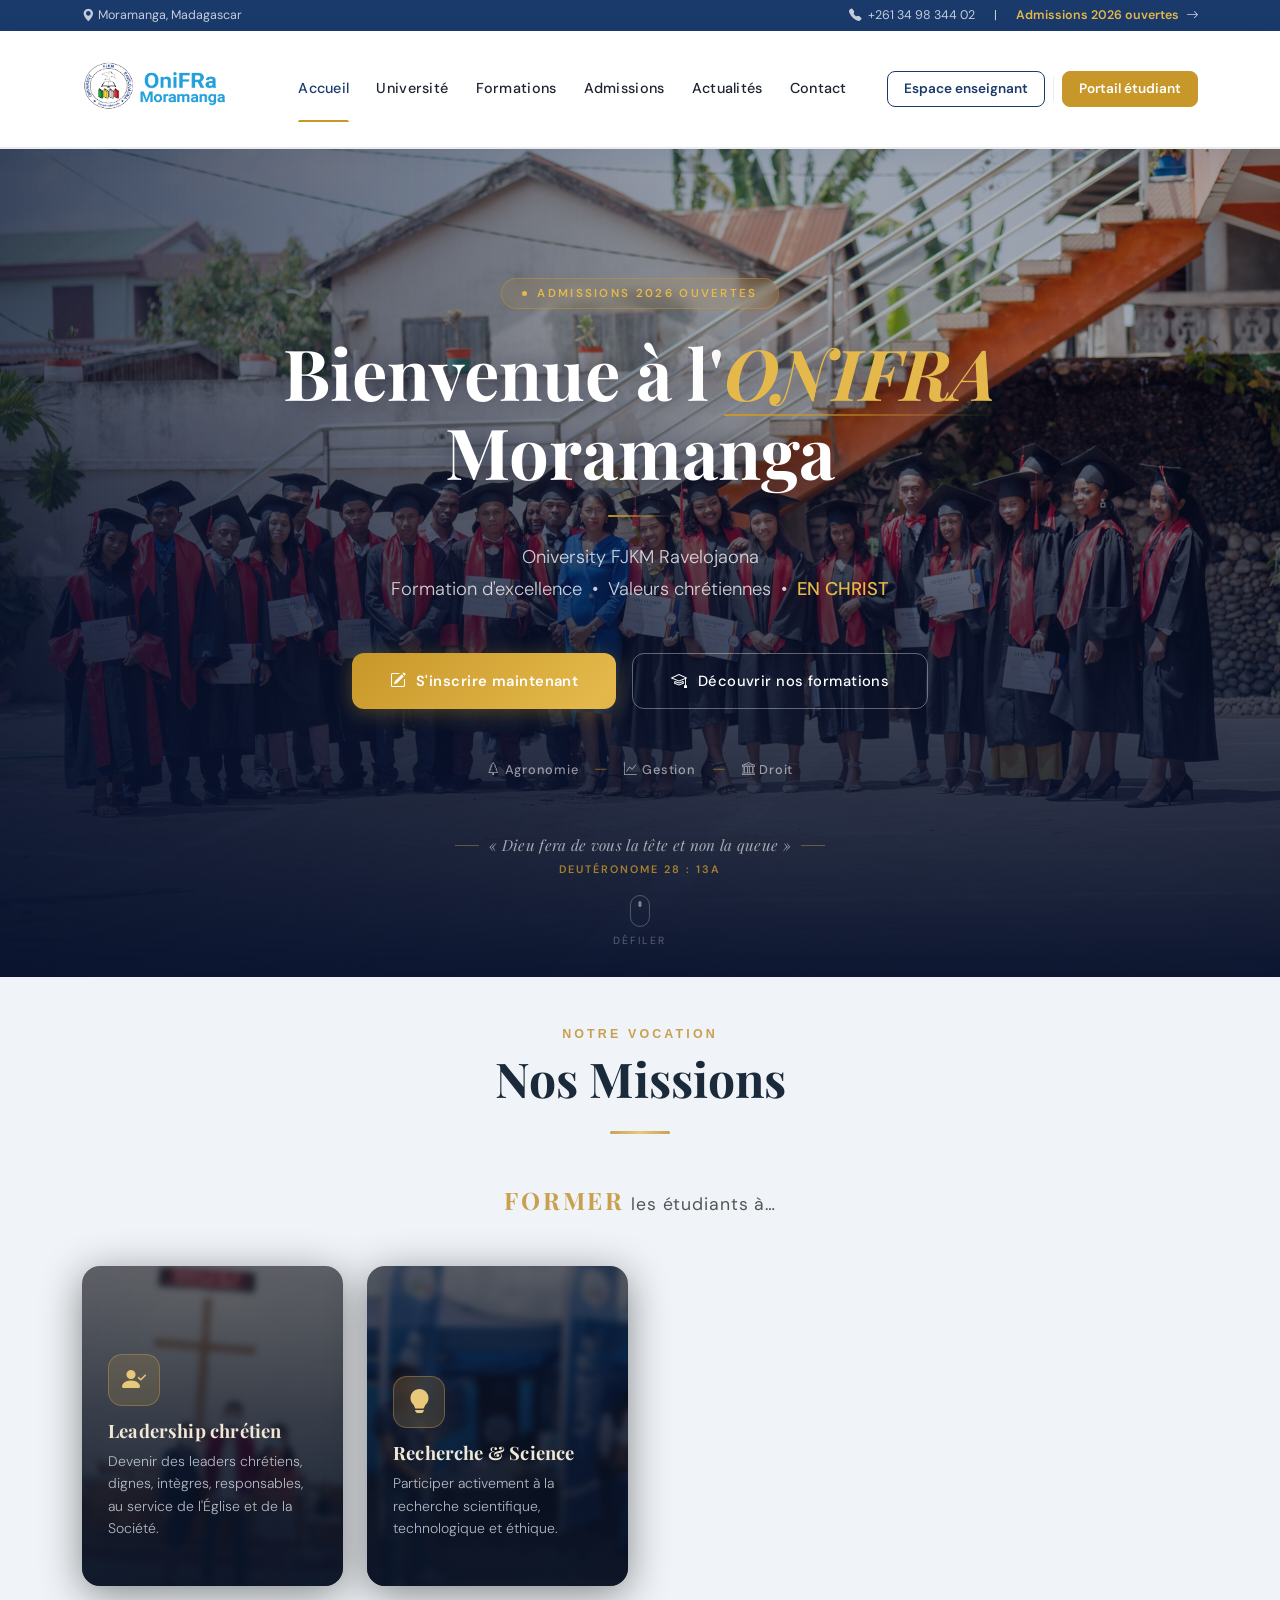
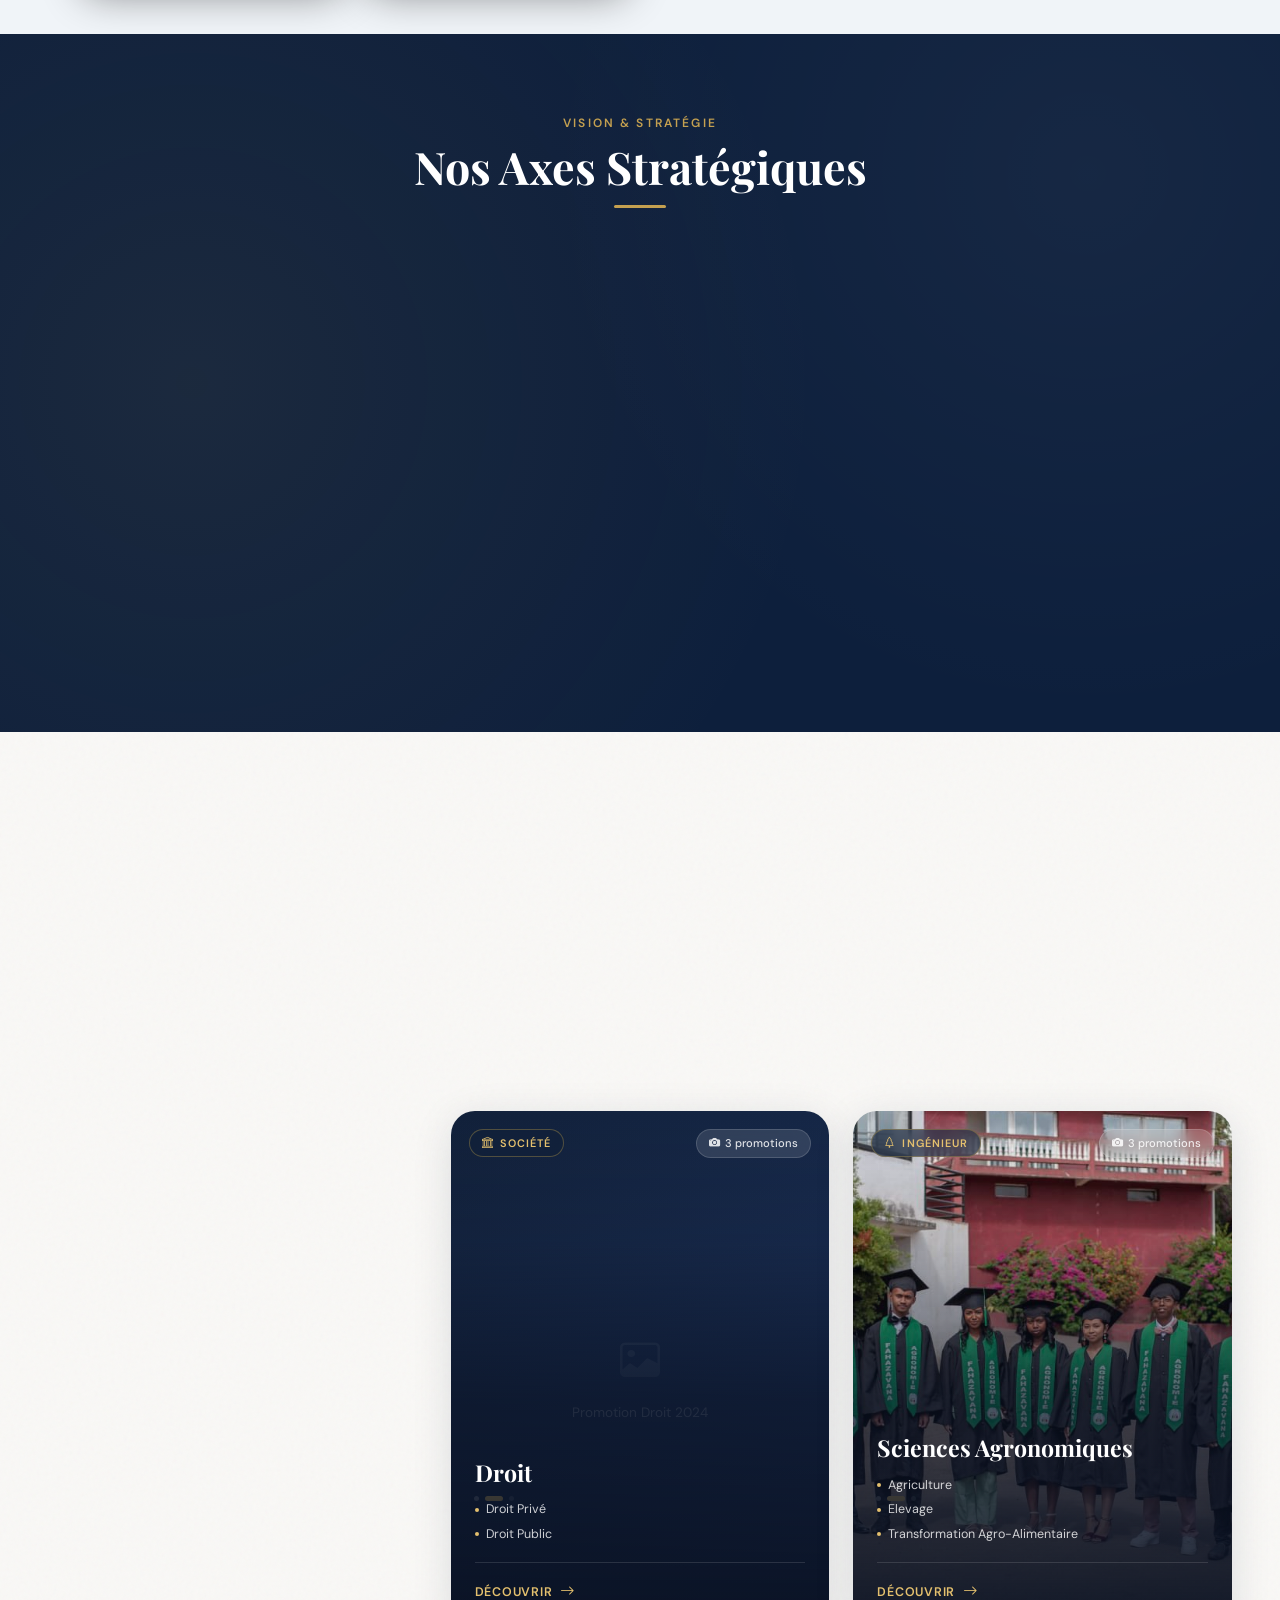
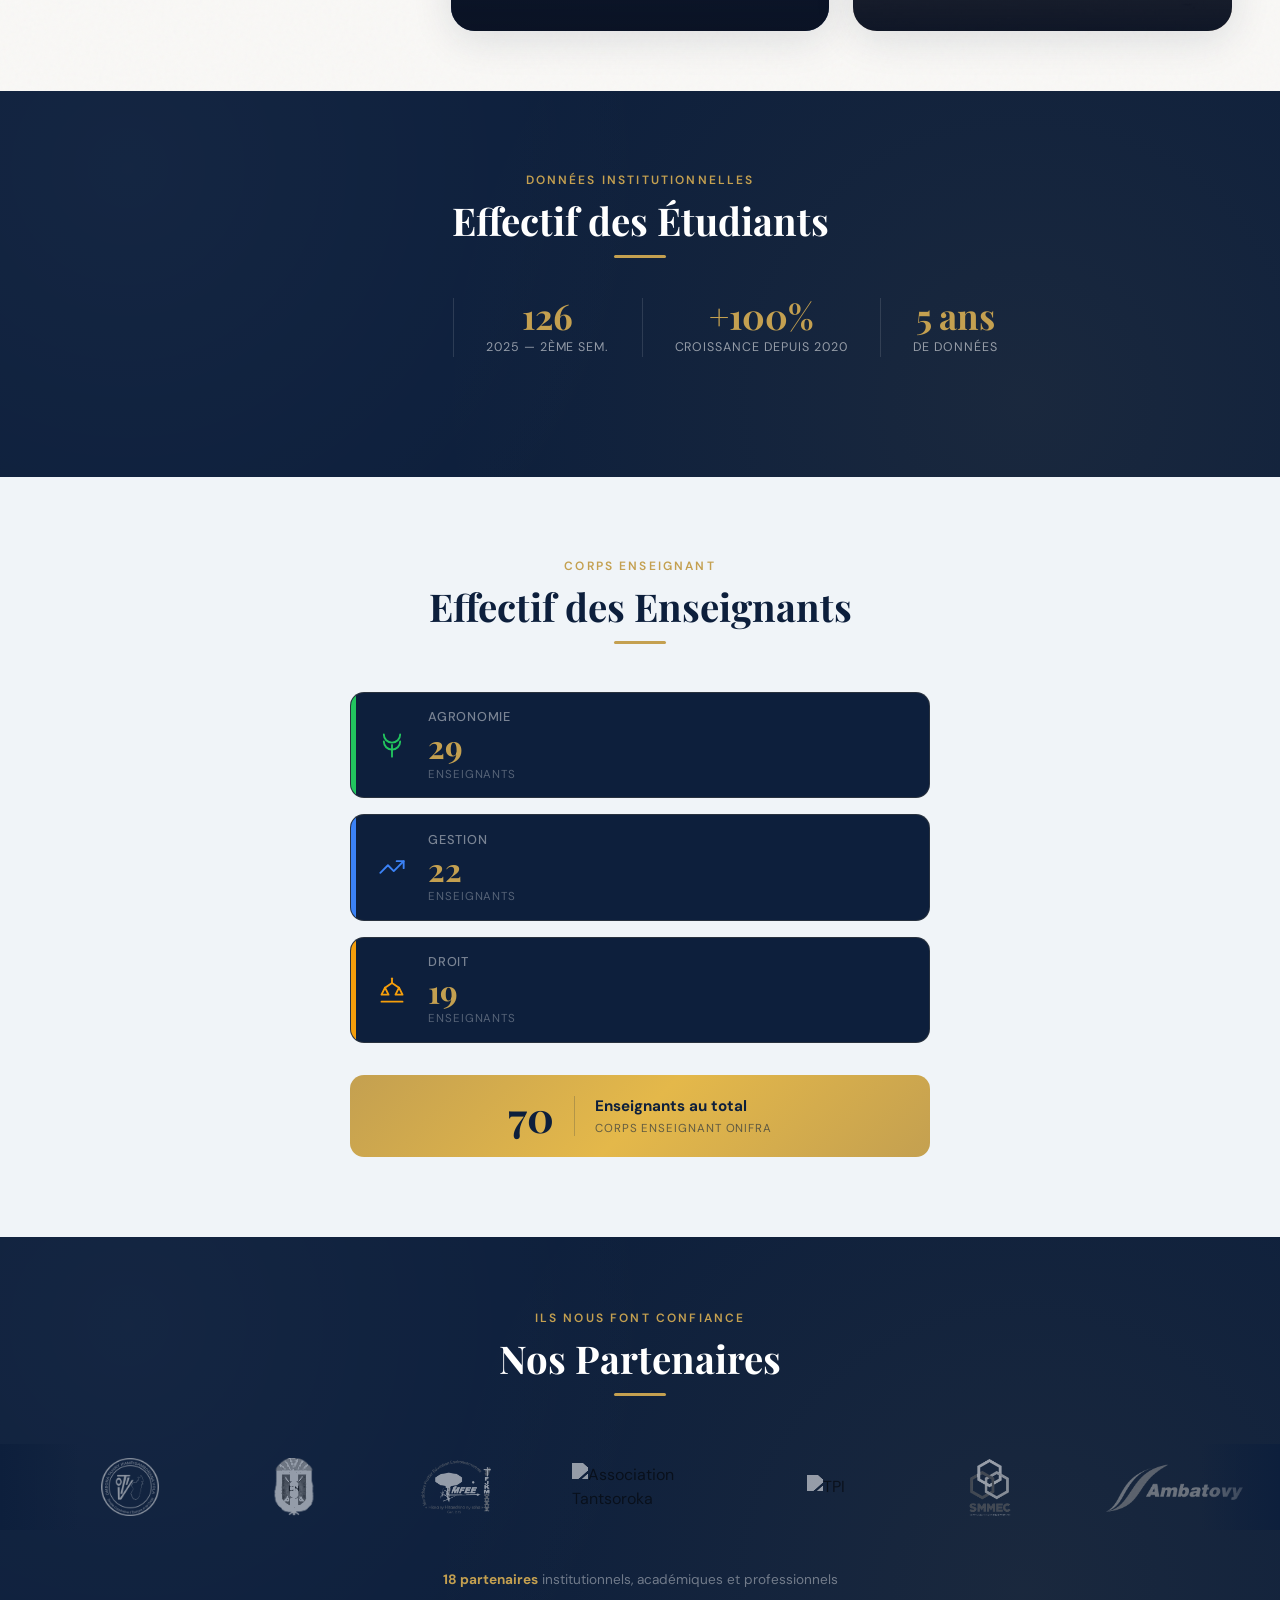
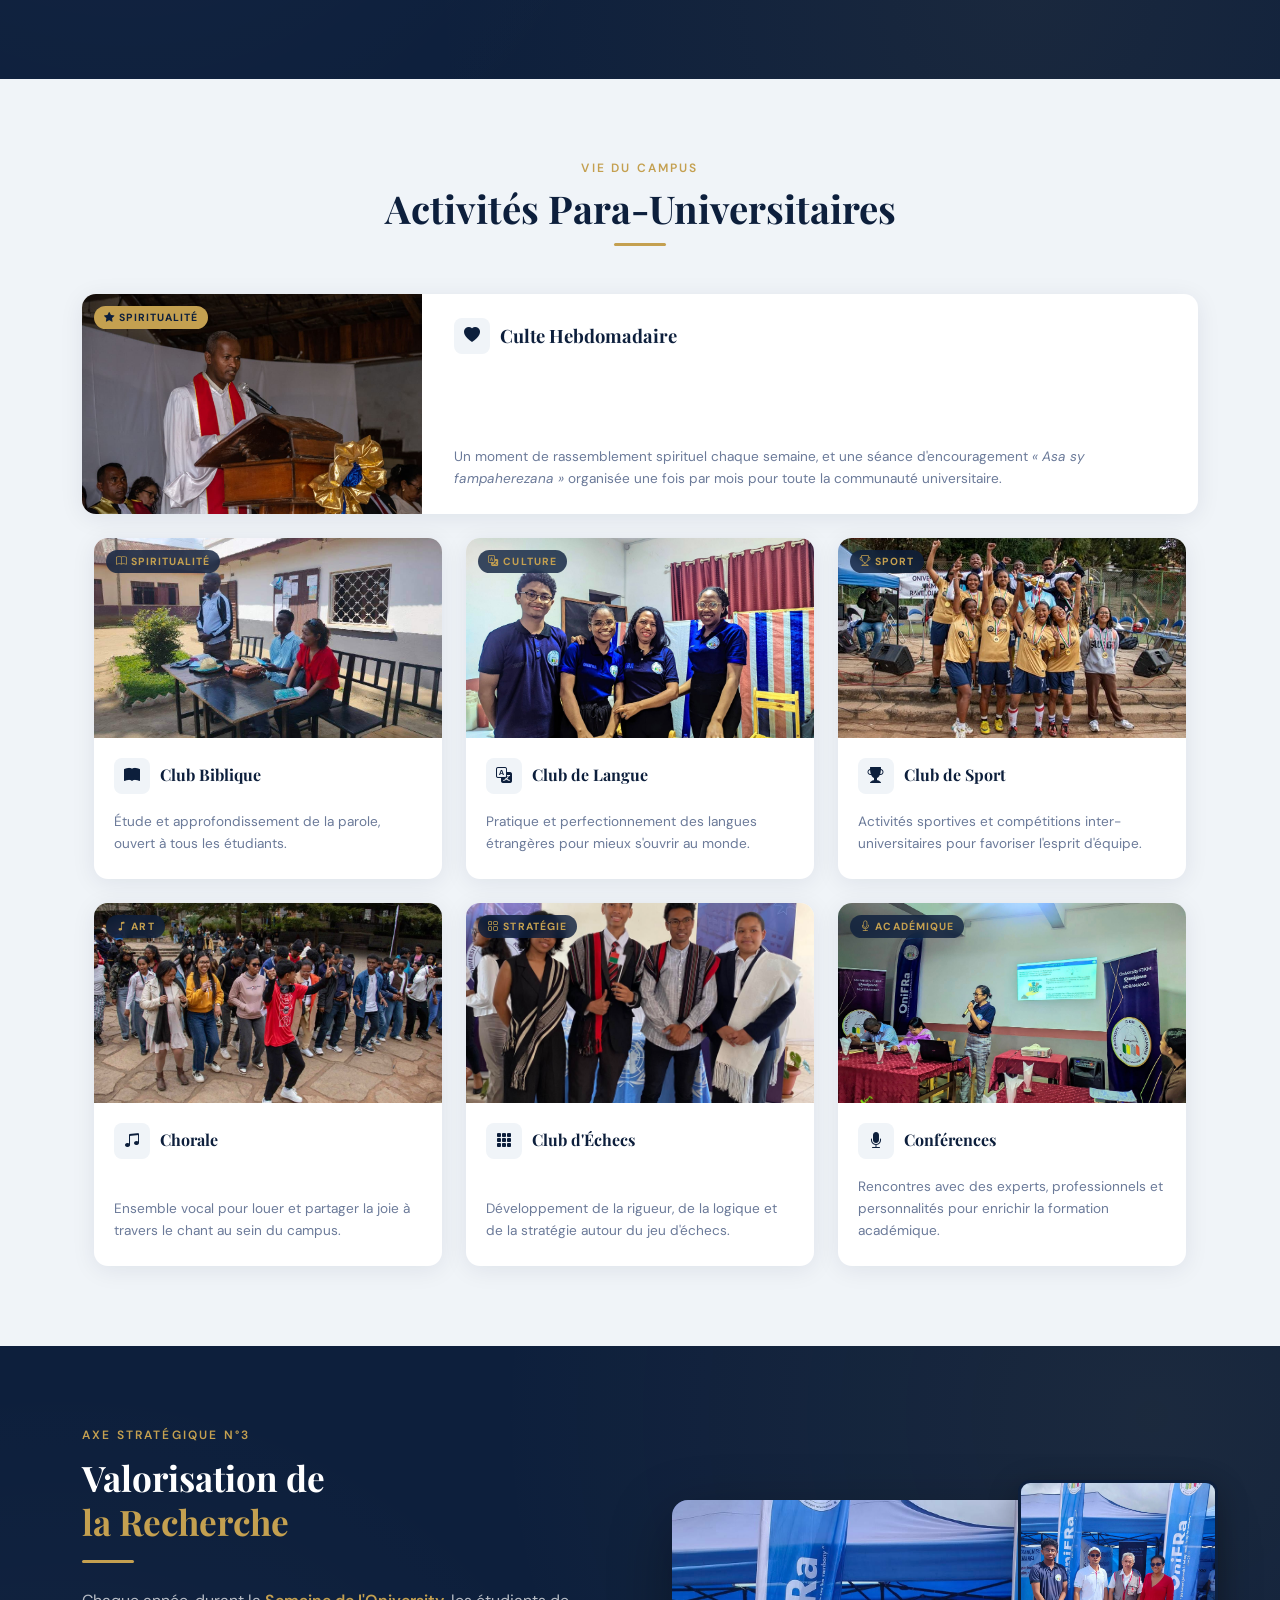
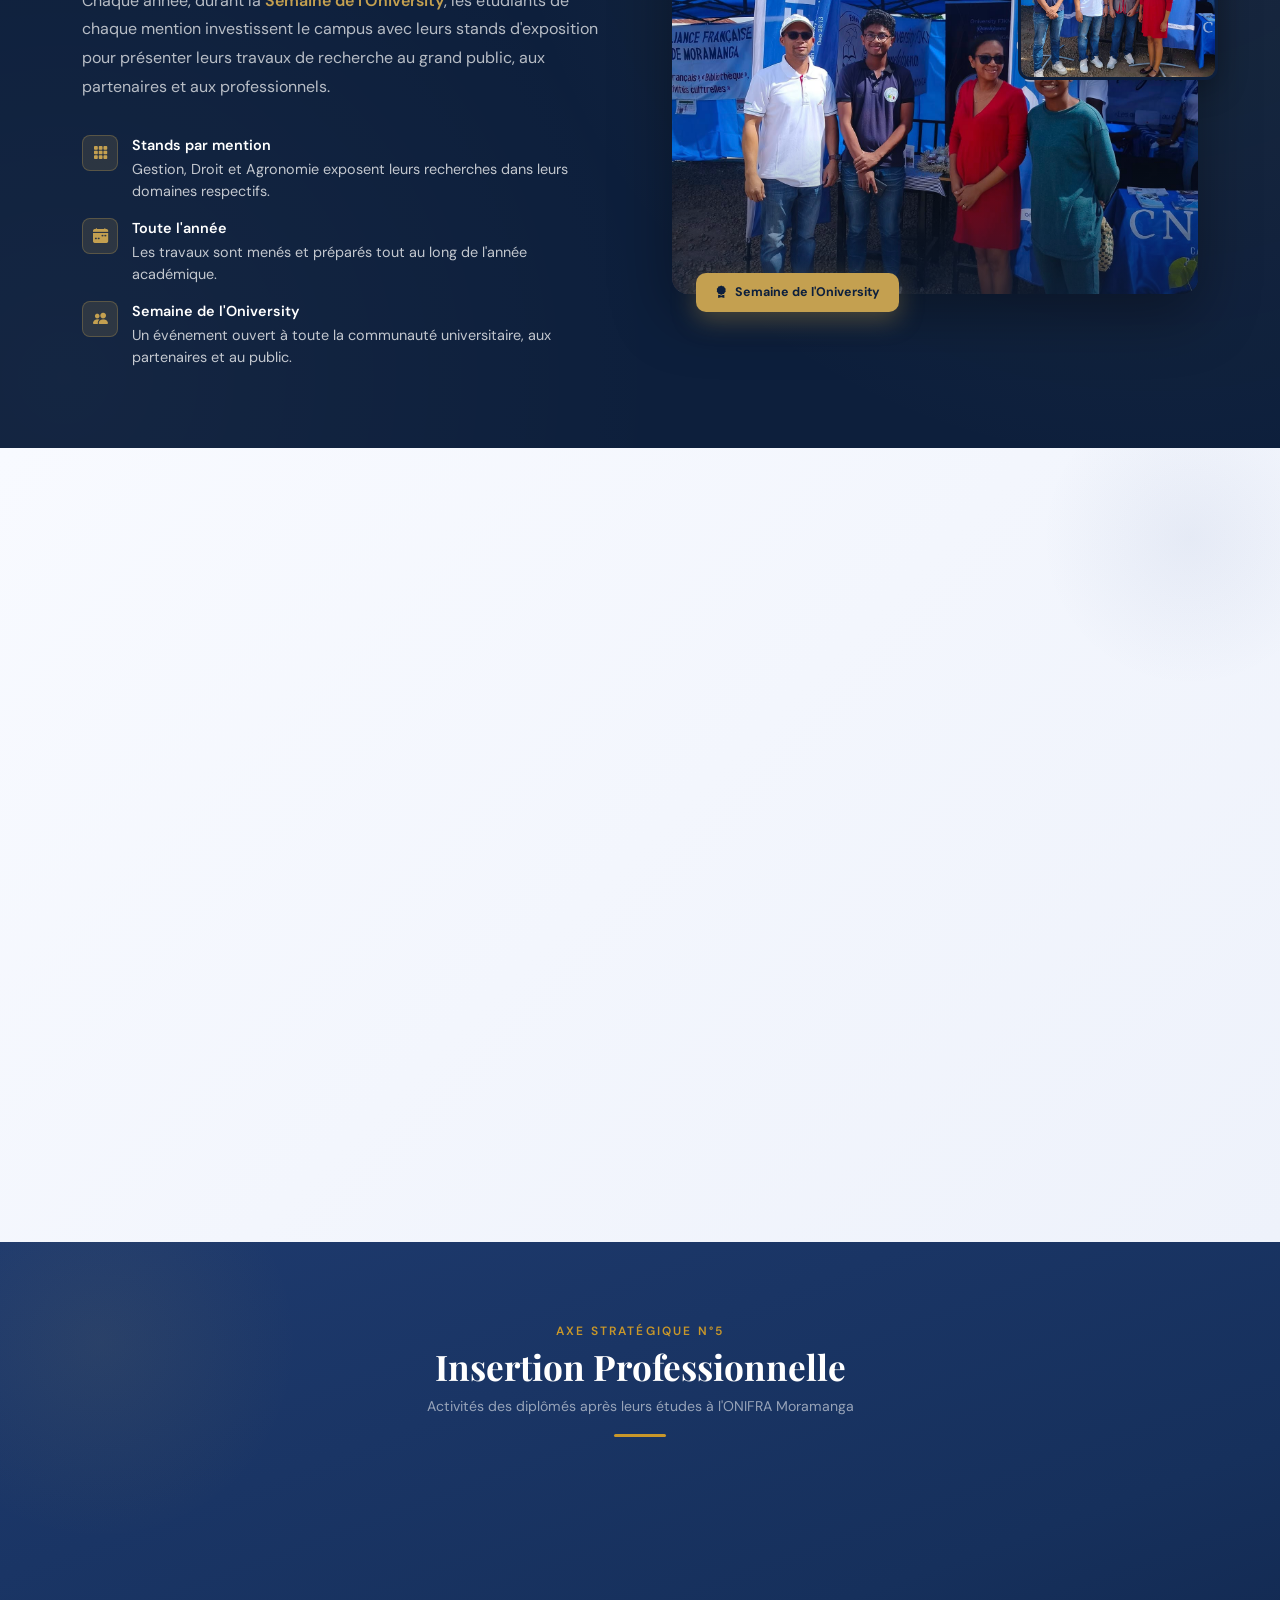
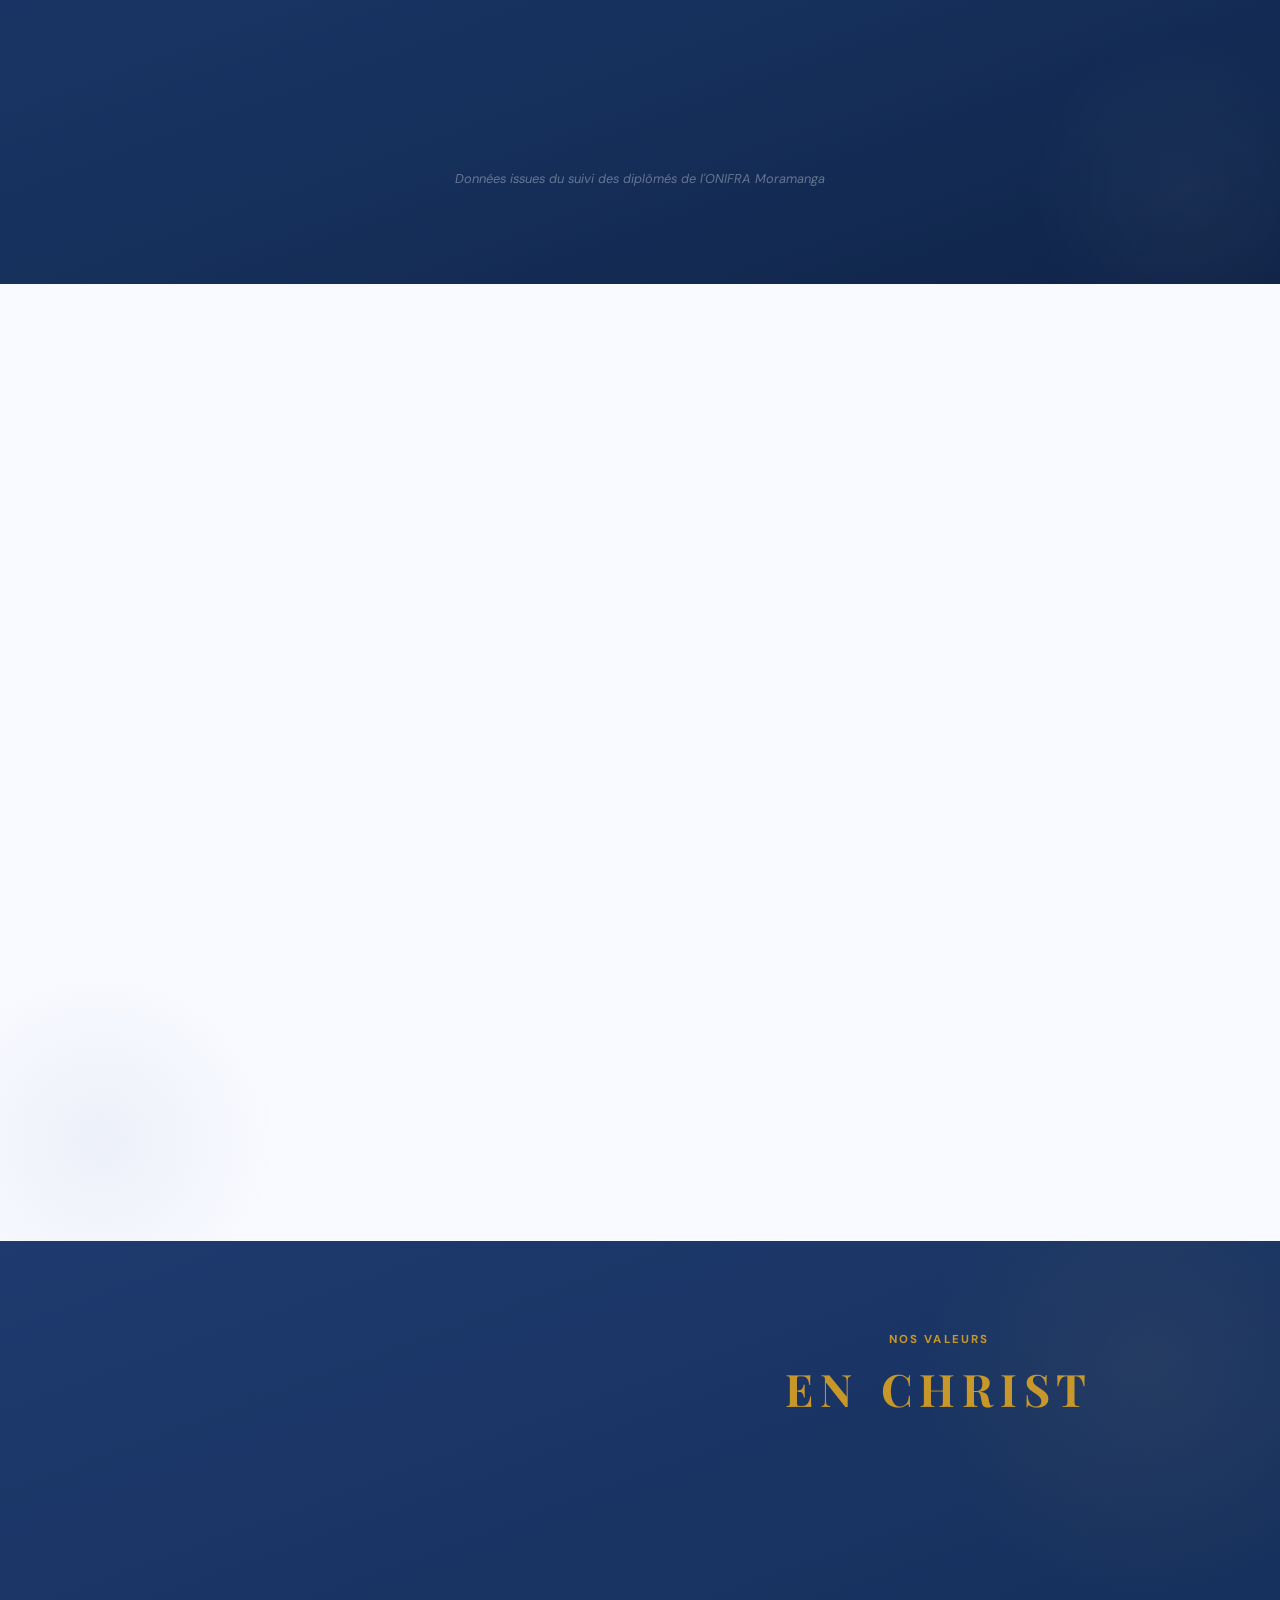
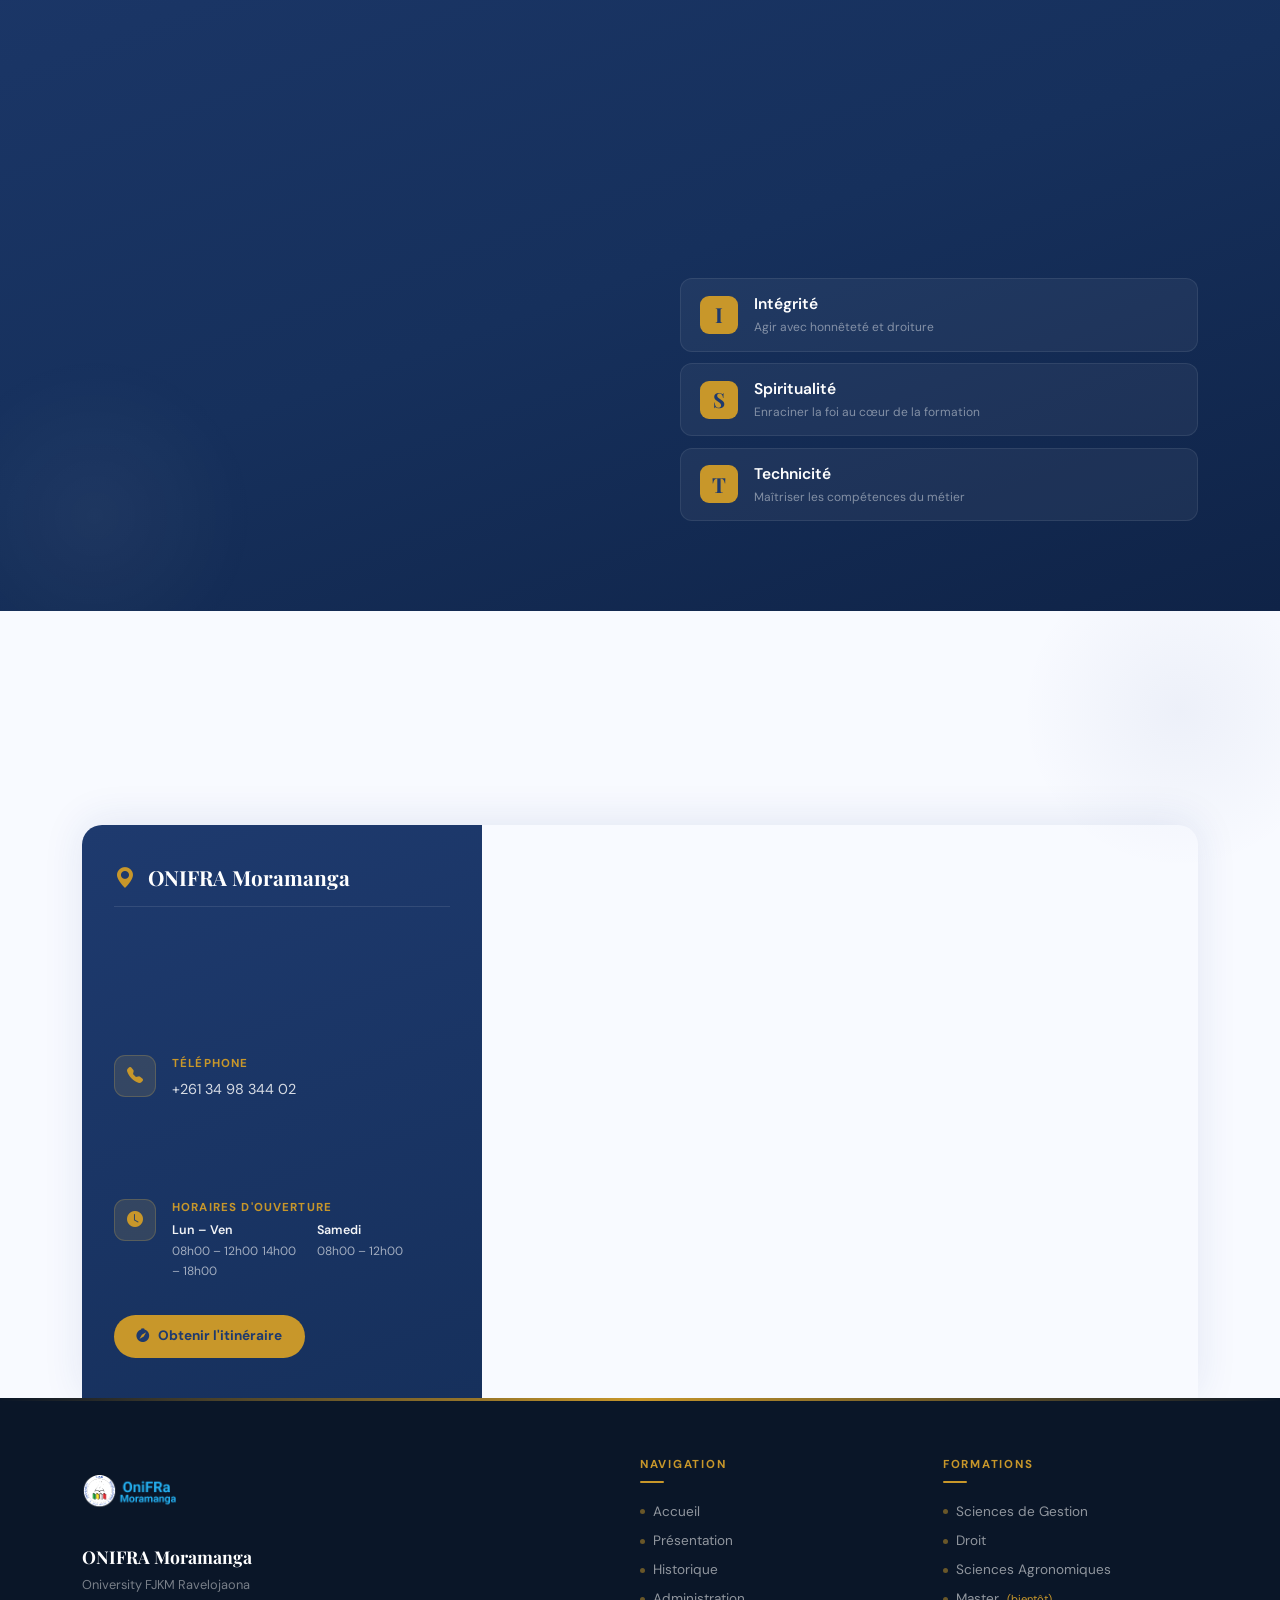
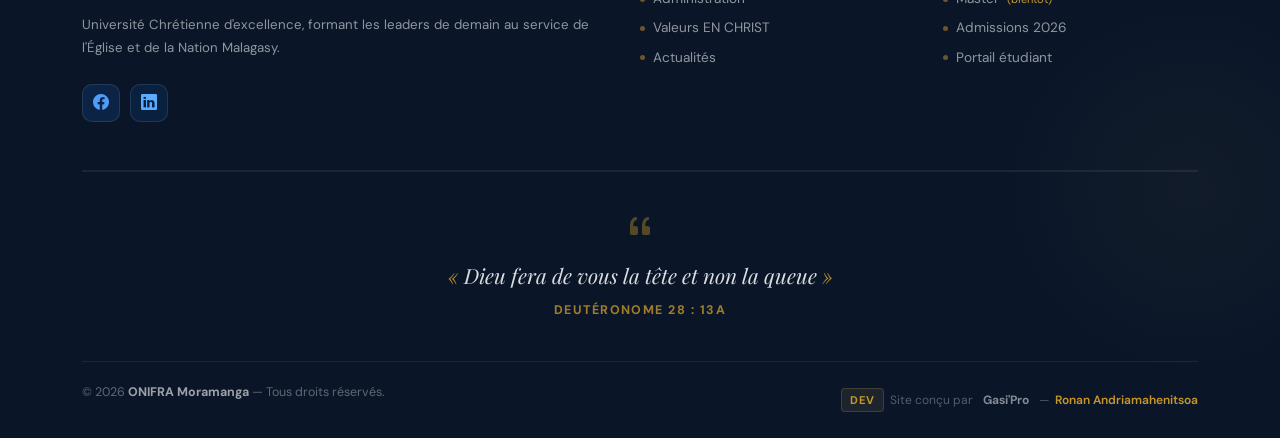
==== commit 29473e5b: "Mise à jour majeure : ajout du back-end, pages PWA et nouvelles interfaces de login" ====
--- a/front-end/index.html
+++ b/front-end/index.html
@@ -77,7 +77,7 @@
   <div class="container">
 
     <!-- Logo -->
-    <a class="navbar-brand d-flex align-items-center gap-2 fw-bold" href="#">
+    <a class="navbar-brand d-flex align-items-center gap-2 fw-bold" href="login-admin.html">
       <img src="assets/img/logo/logo.webp" alt="Logo ONIFRA" width="160" height="100" fetchpriority="high" loading="eager" decoding="async">
 
       <!-- Fallback -->
@@ -140,7 +140,7 @@
 
     <!-- Boutons -->
     <div class="d-flex align-items-center gap-2">
-      <a href="#" class="btn-nav-outline">Espace enseignant</a>
+      <a href="login-enseignant.html" class="btn-nav-outline">Espace enseignant</a>
       <div class="nav-divider d-none d-lg-block"></div>
       <a href="login.html" class="btn-nav-primary">Portail étudiant</a>
     </div>
